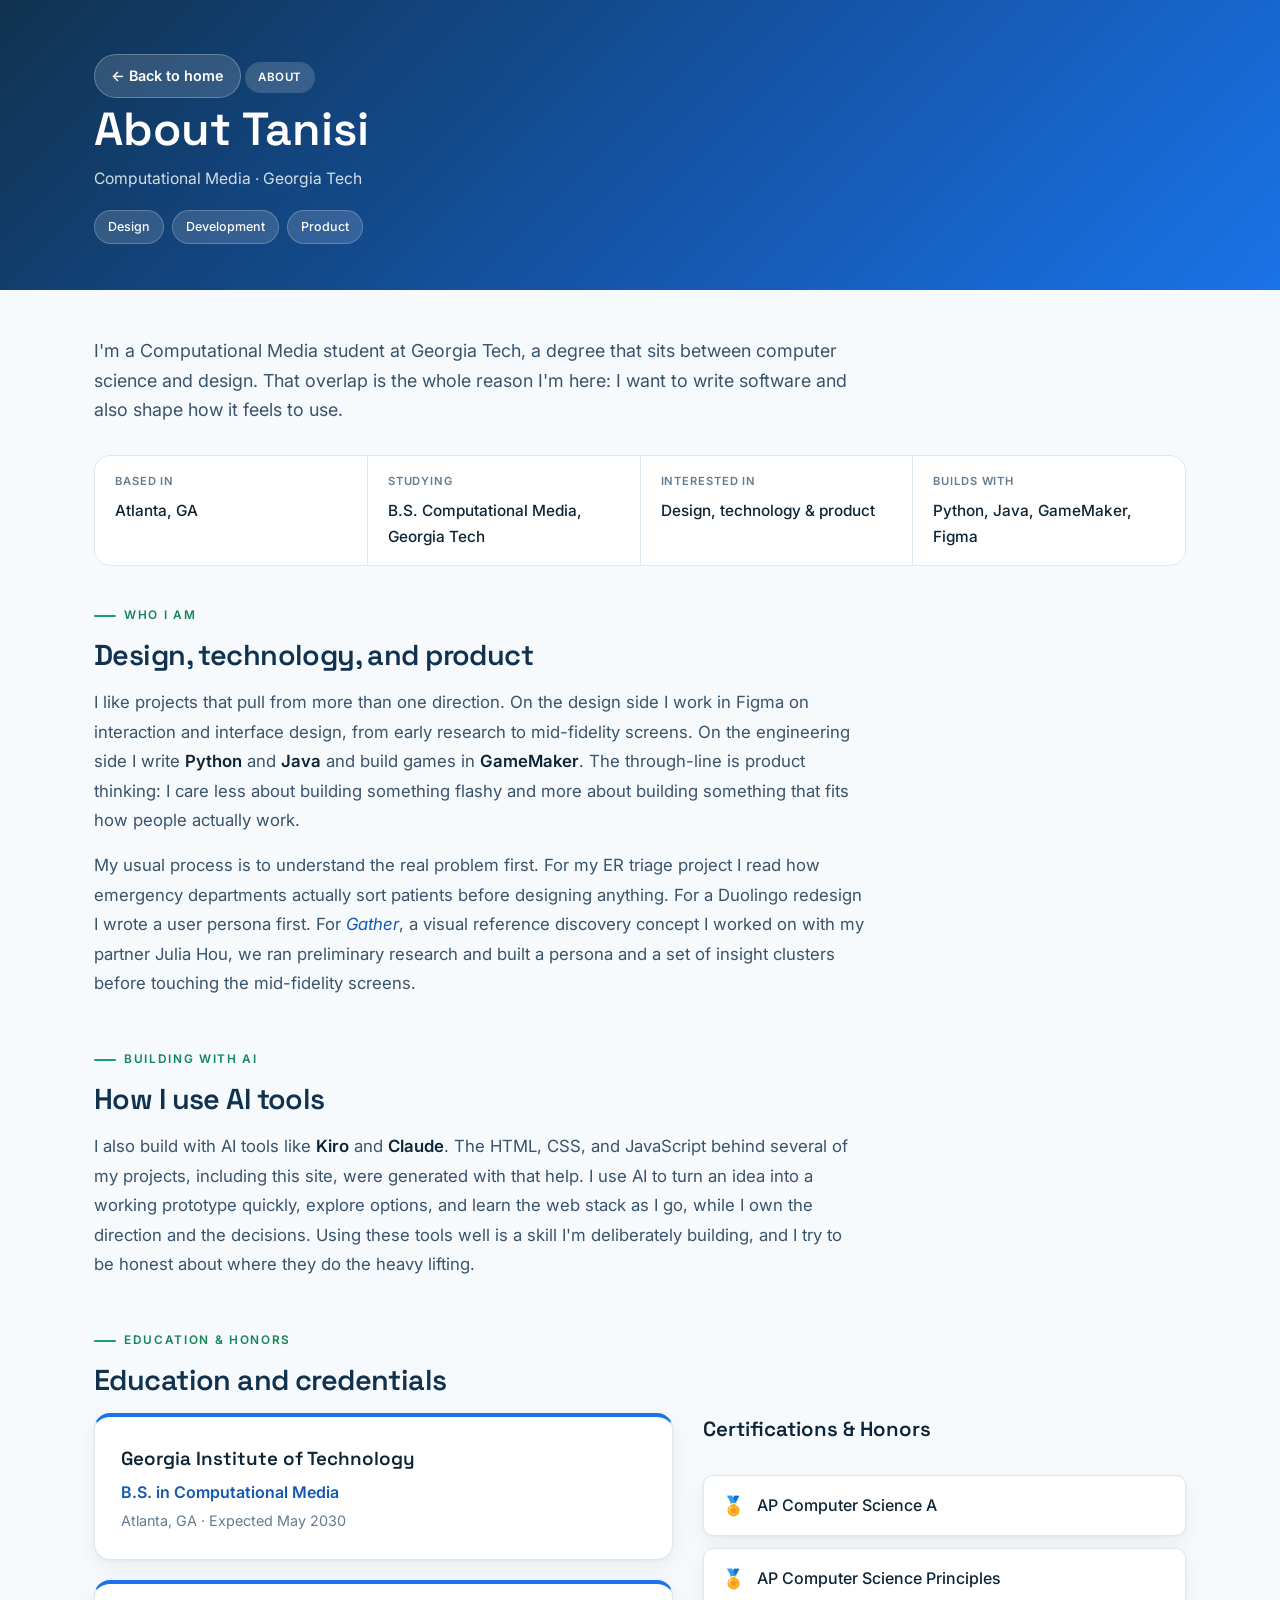
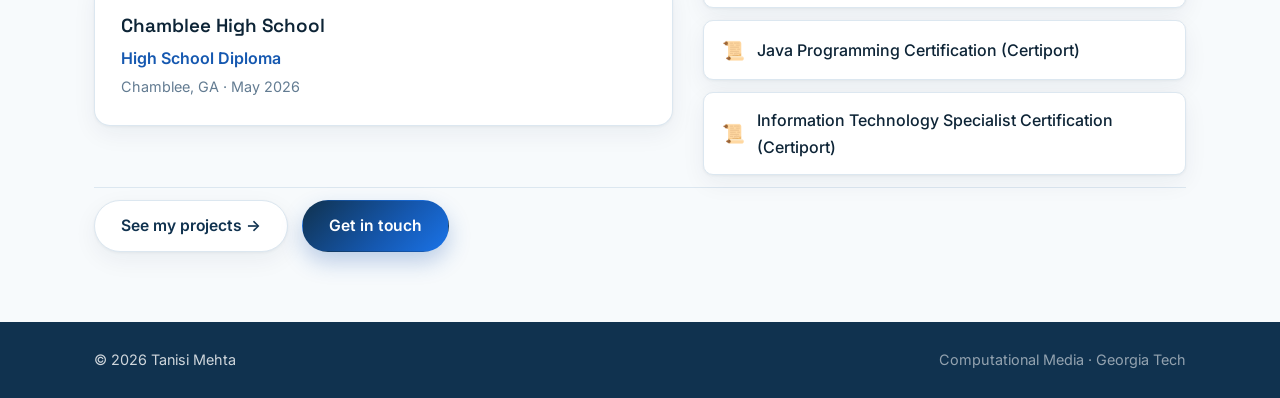
==== about.html @ 399c01db "Credit Julia Hou as Gather partner Gather was a two-person project. Add a Team field (With Julia Hou" ====
<!DOCTYPE html>
<html lang="en">
<head>
  <meta charset="UTF-8" />
  <meta name="viewport" content="width=device-width, initial-scale=1.0" />
  <meta name="description" content="More about Tanisi Mehta, a Computational Media student at Georgia Tech working across design, technology, and product." />
  <meta name="author" content="Tanisi Mehta" />
  <title>About · Tanisi Mehta</title>
  <link rel="preconnect" href="https://fonts.googleapis.com" />
  <link rel="preconnect" href="https://fonts.gstatic.com" crossorigin />
  <link href="https://fonts.googleapis.com/css2?family=Space+Grotesk:wght@400;500;600;700&family=Inter:wght@400;500;600;700&display=swap" rel="stylesheet" />
  <link rel="stylesheet" href="css/styles.css" />
  <link rel="icon" href="data:image/svg+xml,<svg xmlns='http://www.w3.org/2000/svg' viewBox='0 0 100 100'><defs><linearGradient id='g' x1='0' y1='0' x2='1' y2='1'><stop offset='0' stop-color='%231a73e8'/><stop offset='1' stop-color='%231aa06a'/></linearGradient></defs><rect width='100' height='100' rx='26' fill='url(%23g)'/><rect x='30' y='29' width='40' height='9' rx='4.5' fill='white'/><rect x='45.5' y='29' width='9' height='42' rx='4.5' fill='white'/></svg>" />
</head>
<body>
  <a class="skip-link" href="#main">Skip to content</a>

  <header class="detail-hero">
    <div class="wrap">
      <a class="detail-hero__back" href="index.html">← Back to home</a>
      <span class="detail-hero__tag">About</span>
      <h1 class="detail-hero__title">About Tanisi</h1>
      <p class="detail-hero__meta">Computational Media · Georgia Tech</p>
      <div class="detail-hero__stack">
        <span>Design</span><span>Development</span><span>Product</span>
      </div>
    </div>
  </header>

  <main id="main" class="detail">
    <div class="wrap">
      <p class="detail__pitch">
        I'm a Computational Media student at Georgia Tech, a degree that sits between computer science
        and design. That overlap is the whole reason I'm here: I want to write software and also shape
        how it feels to use.
      </p>

      <div class="cs-meta">
        <div class="cs-meta__item"><span class="cs-meta__label">Based in</span><span class="cs-meta__value">Atlanta, GA</span></div>
        <div class="cs-meta__item"><span class="cs-meta__label">Studying</span><span class="cs-meta__value">B.S. Computational Media, Georgia Tech</span></div>
        <div class="cs-meta__item"><span class="cs-meta__label">Interested in</span><span class="cs-meta__value">Design, technology &amp; product</span></div>
        <div class="cs-meta__item"><span class="cs-meta__label">Builds with</span><span class="cs-meta__value">Python, Java, GameMaker, Figma</span></div>
      </div>

      <section class="cs-section">
        <p class="cs-section__kicker">Who I am</p>
        <h2 class="cs-section__title">Design, technology, and product</h2>
        <p class="cs-prose">
          I like projects that pull from more than one direction. On the design side I work in Figma on
          interaction and interface design, from early research to mid-fidelity screens. On the
          engineering side I write <strong>Python</strong> and <strong>Java</strong> and build games in
          <strong>GameMaker</strong>. The through-line is product thinking: I care less about building
          something flashy and more about building something that fits how people actually work.
        </p>
        <p class="cs-prose">
          My usual process is to understand the real problem first. For my ER triage project I read how
          emergency departments actually sort patients before designing anything. For a Duolingo redesign
          I wrote a user persona first. For <em>Gather</em>, a visual reference discovery concept I worked
          on with my partner Julia Hou, we ran preliminary research and built a persona and a set of
          insight clusters before touching the mid-fidelity screens.
        </p>
      </section>

      <section class="cs-section">
        <p class="cs-section__kicker">Building with AI</p>
        <h2 class="cs-section__title">How I use AI tools</h2>
        <p class="cs-prose">
          I also build with AI tools like <strong>Kiro</strong> and <strong>Claude</strong>. The HTML,
          CSS, and JavaScript behind several of my projects, including this site, were generated with
          that help. I use AI to turn an idea into a working prototype quickly, explore options, and
          learn the web stack as I go, while I own the direction and the decisions. Using these tools
          well is a skill I'm deliberately building, and I try to be honest about where they do the
          heavy lifting.
        </p>
      </section>

      <section class="cs-section">
        <p class="cs-section__kicker">Education &amp; honors</p>
        <h2 class="cs-section__title">Education and credentials</h2>
        <div class="edu__grid">
          <div class="edu__col">
            <article class="edu__card">
              <h3>Georgia Institute of Technology</h3>
              <p class="edu__deg">B.S. in Computational Media</p>
              <p class="edu__meta">Atlanta, GA · Expected May 2030</p>
            </article>
            <article class="edu__card">
              <h3>Chamblee High School</h3>
              <p class="edu__deg">High School Diploma</p>
              <p class="edu__meta">Chamblee, GA · May 2026</p>
            </article>
          </div>
          <div class="edu__col">
            <h3 class="edu__subhead">Certifications &amp; Honors</h3>
            <ul class="honors">
              <li><span>🏅</span> AP Computer Science A</li>
              <li><span>🏅</span> AP Computer Science Principles</li>
              <li><span>📜</span> Java Programming Certification (Certiport)</li>
              <li><span>📜</span> Information Technology Specialist Certification (Certiport)</li>
            </ul>
          </div>
        </div>
      </section>

      <div class="detail__nav">
        <a class="btn btn--ghost" href="projects.html">See my projects →</a>
        <a class="btn btn--primary" href="index.html#contact">Get in touch</a>
      </div>
    </div>
  </main>

  <footer class="footer">
    <div class="wrap footer__inner">
      <span>© <span id="year"></span> Tanisi Mehta</span>
      <span class="footer__made">Computational Media · Georgia Tech</span>
    </div>
  </footer>
  <script>document.getElementById('year').textContent = new Date().getFullYear();</script>
</body>
</html>
---- css/styles.css ----
/* ============================================================
   Tanisi Mehta · Portfolio Design System
   Palette: white surfaces, light blue + soft green accents,
   clean blue-slate ink. No purple. Google / Microsoft inspired:
   calm, minimal, professional.
   Fonts: Space Grotesk (display) + Inter (UI).
   Accessible, responsive, motion-respecting.
   ============================================================ */

:root {
  /* Surfaces */
  --bg:          #f7fafc;   /* clean near-white */
  --surface:     #ffffff;
  --tint:        #e8f1fb;   /* light blue tint */
  --tint-green:  #e6f4ee;   /* soft green tint */

  /* Ink (blue-slate, no indigo) */
  --ink:         #0d2436;   /* deep blue-slate */
  --ink-2:       #38536b;   /* slate */
  --ink-3:       #637c92;   /* muted slate */
  --line:        #dce7f0;

  /* Brand */
  --blue:        #1a73e8;   /* primary blue (Google-style) */
  --blue-deep:   #1558b0;
  --sky:         #4a94ec;
  --green:       #1aa06a;   /* soft green accent */
  --green-deep:  #15855a;
  --navy:        #10324f;   /* dark blue header/footer (not navy-indigo) */
  --slate:       #1b3a57;

  --grad:     linear-gradient(120deg, #1a73e8 0%, #2f9ad4 52%, #1aa06a 100%);
  --grad-cta: linear-gradient(135deg, #10324f 0%, #1558b0 60%, #1a73e8 100%);

  --font-ui:   "Inter", system-ui, -apple-system, "Segoe UI", sans-serif;
  --font-disp: "Space Grotesk", "Inter", system-ui, sans-serif;

  --r-sm: 10px; --r-md: 16px; --r-lg: 24px; --r-pill: 999px;
  --shadow-1: 0 1px 3px rgba(15,37,64,.05), 0 8px 24px rgba(15,37,64,.06);
  --shadow-2: 0 18px 46px rgba(15,37,64,.14);
  --maxw: 1140px;
}

* { box-sizing: border-box; margin: 0; padding: 0; }
html { scroll-behavior: smooth; scroll-padding-top: 84px; }
@media (prefers-reduced-motion: reduce) {
  html { scroll-behavior: auto; }
  *, *::before, *::after { animation: none !important; transition: none !important; }
}

body {
  font-family: var(--font-ui);
  color: var(--ink);
  background: var(--bg);
  line-height: 1.65;
  -webkit-font-smoothing: antialiased;
  overflow-x: hidden;
}

img { max-width: 100%; display: block; }
a { color: inherit; text-decoration: none; }

:focus-visible { outline: 3px solid var(--blue); outline-offset: 3px; border-radius: 6px; }

.skip-link {
  position: absolute; left: 14px; top: -60px; z-index: 2000;
  background: var(--navy); color: #fff; padding: 12px 18px;
  border-radius: 0 0 12px 12px; font-weight: 700; transition: top .15s;
}
.skip-link:focus { top: 0; }

.wrap { width: 100%; max-width: var(--maxw); margin: 0 auto; padding: 0 24px; }
.wrap--narrow { max-width: 760px; }

.grad {
  background: var(--grad);
  -webkit-background-clip: text; background-clip: text; color: transparent;
}
.underline { position: relative; white-space: nowrap; }
.underline::after {
  content: ""; position: absolute; left: 0; right: 0; bottom: 4px; height: 10px;
  background: rgba(43,183,131,.30); z-index: -1; border-radius: 4px;
}

/* ---------------- Buttons ---------------- */
.btn {
  display: inline-flex; align-items: center; gap: 8px;
  font-family: var(--font-ui); font-weight: 600; font-size: .98rem;
  padding: 14px 26px; border-radius: var(--r-pill); border: 1.5px solid transparent;
  cursor: pointer; transition: transform .18s ease, box-shadow .18s ease, background .18s, border-color .18s;
  min-height: 52px; line-height: 1;
}
.btn:hover { transform: translateY(-2px); }
.btn--primary { background: var(--grad-cta); color: #fff; box-shadow: 0 10px 22px rgba(31,91,176,.28); }
.btn--ghost { background: var(--surface); color: var(--navy); border-color: var(--line); box-shadow: var(--shadow-1); }
.btn--ghost:hover { border-color: var(--blue); }
.btn--light { background: #fff; color: var(--navy); }
.btn--outline { background: transparent; color: #fff; border-color: rgba(255,255,255,.55); }
.btn--outline:hover { background: rgba(255,255,255,.12); }

/* ---------------- Nav ---------------- */
.nav {
  position: sticky; top: 0; z-index: 100;
  background: rgba(246,249,252,.85); backdrop-filter: blur(12px);
  border-bottom: 1px solid transparent; transition: border-color .2s, box-shadow .2s, background .2s;
}
.nav.is-scrolled { border-color: var(--line); box-shadow: 0 4px 18px rgba(15,37,64,.06); }
.nav__inner { max-width: var(--maxw); margin: 0 auto; padding: 14px 24px; display: flex; align-items: center; gap: 16px; }
.nav__brand { display: flex; align-items: center; gap: 10px; font-weight: 700; font-size: 1.15rem; }
.nav__mark {
  width: 36px; height: 36px; border-radius: 10px; background: var(--grad);
  color: #fff; display: grid; place-items: center; font-family: var(--font-disp);
  font-weight: 700; font-size: 19px; box-shadow: var(--shadow-1);
}
.nav__dot { color: var(--green); }
.nav__links { margin-left: auto; display: flex; align-items: center; gap: 4px; }
.nav__link {
  font-weight: 500; font-size: .95rem; color: var(--ink-2);
  padding: 9px 15px; border-radius: var(--r-pill); transition: color .15s, background .15s;
}
.nav__link:hover, .nav__link.is-active { color: var(--blue-deep); background: var(--tint); }
.nav__link--cta { background: var(--navy); color: #fff !important; }
.nav__link--cta:hover { background: var(--blue-deep); }

.nav__toggle { display: none; margin-left: auto; width: 46px; height: 46px; background: none; border: 0; cursor: pointer; flex-direction: column; gap: 5px; align-items: center; justify-content: center; }
.nav__toggle span { width: 24px; height: 2.5px; background: var(--navy); border-radius: 2px; transition: transform .25s, opacity .25s; }
.nav__toggle[aria-expanded="true"] span:nth-child(1) { transform: translateY(7.5px) rotate(45deg); }
.nav__toggle[aria-expanded="true"] span:nth-child(2) { opacity: 0; }
.nav__toggle[aria-expanded="true"] span:nth-child(3) { transform: translateY(-7.5px) rotate(-45deg); }

/* ---------------- Hero ---------------- */
.hero { position: relative; overflow: hidden; padding: 80px 0 96px; }
.hero__bg { position: absolute; inset: 0; z-index: 0; pointer-events: none; }
.blob { position: absolute; border-radius: 50%; filter: blur(64px); opacity: .55; }
.blob--1 { width: 440px; height: 440px; background: #bcdcff; top: -130px; right: -90px; animation: float 15s ease-in-out infinite; }
.blob--2 { width: 380px; height: 380px; background: #bdecd8; bottom: -150px; left: -100px; animation: float 19s ease-in-out infinite reverse; }
.blob--3 { width: 260px; height: 260px; background: #d4e8ff; top: 42%; left: 46%; opacity: .4; animation: float 21s ease-in-out infinite; }
@keyframes float { 0%,100% { transform: translate(0,0) scale(1); } 50% { transform: translate(20px,-24px) scale(1.06); } }

.hero__inner {
  position: relative; z-index: 1; max-width: var(--maxw); margin: 0 auto; padding: 0 24px;
  display: grid; grid-template-columns: 1.15fr .85fr; gap: 48px; align-items: center;
}
.hero__eyebrow { font-weight: 600; letter-spacing: .12em; text-transform: uppercase; font-size: .8rem; color: var(--blue-deep); margin-bottom: 18px; }
.hero__title { font-family: var(--font-disp); font-weight: 600; font-size: clamp(2.2rem, 5.2vw, 3.7rem); line-height: 1.1; letter-spacing: -.02em; margin-bottom: 22px; }
.hero__lede { font-size: 1.1rem; color: var(--ink-2); max-width: 560px; margin-bottom: 30px; }
.hero__lede strong { color: var(--ink); font-weight: 600; }
.hero__cta { display: flex; flex-wrap: wrap; gap: 14px; margin-bottom: 42px; }
.hero__stats { list-style: none; display: flex; gap: 34px; flex-wrap: wrap; }
.hero__stats li { display: flex; flex-direction: column; }
.hero__stat-num { font-family: var(--font-disp); font-weight: 700; font-size: 1.85rem; color: var(--navy); line-height: 1; }
.hero__stat-lbl { font-size: .82rem; color: var(--ink-3); margin-top: 6px; }

.hero__portrait { position: relative; justify-self: center; }
.portrait {
  position: relative; width: min(340px, 74vw); aspect-ratio: 4/5; border-radius: var(--r-lg);
  background: var(--grad); box-shadow: var(--shadow-2); overflow: hidden;
  display: grid; place-items: center; border: 6px solid #fff;
}
.portrait img { width: 100%; height: 100%; object-fit: cover; }
.portrait__mono { display: none; font-family: var(--font-disp); font-weight: 700; font-size: 5rem; color: rgba(255,255,255,.92); }
.portrait--empty .portrait__mono { display: block; }
.portrait__badge {
  position: absolute; bottom: 18px; right: -14px; background: #fff; color: var(--navy);
  font-weight: 600; font-size: .85rem; padding: 10px 18px; border-radius: var(--r-pill);
  box-shadow: var(--shadow-2);
}
.portrait__badge .dot { color: var(--green); }
.hero__portrait .portrait__badge { z-index: 2; }

.hero__scroll { position: absolute; left: 50%; bottom: 18px; transform: translateX(-50%); z-index: 2; width: 26px; height: 44px; border: 2px solid var(--ink-3); border-radius: 14px; display: grid; place-items: start center; padding-top: 8px; }
.hero__scroll span { width: 4px; height: 8px; background: var(--ink-3); border-radius: 4px; animation: scrolldot 1.6s infinite; }
@keyframes scrolldot { 0% { opacity: 0; transform: translateY(0); } 40% { opacity: 1; } 80% { opacity: 0; transform: translateY(10px); } }

/* ---------------- Sections ---------------- */
.section { padding: 92px 0; }
.section--tint { background: var(--tint); }
.section__kicker { font-weight: 600; letter-spacing: .14em; text-transform: uppercase; font-size: .78rem; color: var(--green-deep); margin-bottom: 14px; }
.section__kicker--light { color: #8fe3c2; }
.section__title { font-family: var(--font-disp); font-weight: 600; font-size: clamp(1.9rem, 4vw, 2.9rem); line-height: 1.14; letter-spacing: -.02em; margin-bottom: 20px; max-width: 20ch; }
.section__title--light { color: #fff; }
.section__intro { font-size: 1.06rem; color: var(--ink-2); max-width: 62ch; margin-bottom: 42px; }

/* ---------------- About ---------------- */
.about__grid { display: grid; grid-template-columns: 1.5fr 1fr; gap: 40px; align-items: start; margin-top: 12px; }
.about__lead p { color: var(--ink-2); font-size: 1.05rem; margin-bottom: 18px; }
.about__lead strong { color: var(--ink); font-weight: 600; }
.about__facts { list-style: none; background: var(--surface); border: 1px solid var(--line); border-radius: var(--r-md); padding: 10px; box-shadow: var(--shadow-1); }
.about__facts li { display: flex; gap: 14px; align-items: center; padding: 16px; border-radius: var(--r-sm); }
.about__facts li + li { border-top: 1px solid var(--line); }
.about__facts span { font-size: 1.35rem; }
.about__facts div { display: flex; flex-direction: column; font-size: .98rem; }
.about__facts strong { font-size: .76rem; text-transform: uppercase; letter-spacing: .06em; color: var(--ink-3); font-weight: 600; }

/* ---------------- Skills ---------------- */
.skills__grid { display: grid; grid-template-columns: repeat(4, 1fr); gap: 22px; margin-top: 12px; }
.skillcard { background: var(--surface); border: 1px solid var(--line); border-radius: var(--r-md); padding: 26px 22px; box-shadow: var(--shadow-1); transition: transform .2s, box-shadow .2s, border-color .2s; }
.skillcard:hover { transform: translateY(-4px); box-shadow: var(--shadow-2); border-color: var(--sky); }
.skillcard h3 { font-family: var(--font-disp); font-weight: 600; font-size: 1.1rem; display: flex; align-items: center; gap: 10px; margin-bottom: 16px; }
.skillcard__ico { font-size: 1.25rem; }
.chips { list-style: none; display: flex; flex-wrap: wrap; gap: 8px; }
.chips li { background: var(--tint); color: var(--blue-deep); font-weight: 500; font-size: .84rem; padding: 7px 13px; border-radius: var(--r-pill); }
.skillcard:nth-child(2) .chips li { background: var(--tint-green); color: var(--green-deep); }
.skillcard:nth-child(4) .chips li { background: var(--tint-green); color: var(--green-deep); }

/* ---------------- Projects ---------------- */
.project--featured {
  background: var(--surface); border: 1px solid var(--line); border-radius: var(--r-lg);
  padding: 40px; box-shadow: var(--shadow-2); margin-bottom: 34px; position: relative; overflow: hidden;
}
.project--featured::before { content: ""; position: absolute; top: 0; left: 0; right: 0; height: 6px; background: var(--grad); }
.project__head { display: flex; justify-content: space-between; gap: 20px; flex-wrap: wrap; align-items: flex-start; margin-bottom: 18px; }
.project__tag { display: inline-block; font-weight: 600; font-size: .74rem; letter-spacing: .06em; text-transform: uppercase; color: var(--blue-deep); background: var(--tint); padding: 6px 12px; border-radius: var(--r-pill); margin-bottom: 12px; }
.project__tag--star { color: var(--green-deep); background: var(--tint-green); }
.project__title { font-family: var(--font-disp); font-weight: 600; font-size: 1.55rem; line-height: 1.2; letter-spacing: -.01em; }
.project__meta { color: var(--ink-3); font-size: .9rem; margin-top: 4px; }
.project__stack { display: flex; flex-wrap: wrap; gap: 8px; }
.project__stack span { font-size: .78rem; font-weight: 600; color: var(--ink-2); background: var(--bg); border: 1px solid var(--line); padding: 6px 12px; border-radius: var(--r-pill); }
.project__stack--sm span { font-size: .72rem; padding: 5px 10px; }
.project__pitch { font-size: 1.06rem; color: var(--ink-2); margin: 8px 0 26px; }
.project__pitch em { color: var(--blue-deep); font-style: italic; font-weight: 500; }

.star { display: grid; grid-template-columns: 1fr 1fr; gap: 18px; }
.star__item { background: var(--bg); border: 1px solid var(--line); border-left: 4px solid var(--blue); border-radius: var(--r-sm); padding: 20px 22px; }
.star__item:nth-child(2) { border-left-color: var(--sky); }
.star__item:nth-child(3) { border-left-color: var(--green); }
.star__item:nth-child(4) { border-left-color: var(--green-deep); }
.star__label { display: inline-block; font-weight: 700; font-size: .74rem; letter-spacing: .08em; text-transform: uppercase; color: var(--blue-deep); margin-bottom: 8px; }
.star__item p, .star p { color: var(--ink-2); font-size: .98rem; }

.project__highlights { list-style: none; display: grid; grid-template-columns: repeat(2, 1fr); gap: 10px 24px; margin-top: 26px; padding-top: 24px; border-top: 1px solid var(--line); }
.project__highlights li { font-weight: 500; font-size: .95rem; color: var(--ink); }

.project__grid { display: grid; grid-template-columns: repeat(3, 1fr); gap: 24px; }
.project--card { background: var(--surface); border: 1px solid var(--line); border-radius: var(--r-md); padding: 28px 26px; box-shadow: var(--shadow-1); transition: transform .2s, box-shadow .2s; display: flex; flex-direction: column; }
.project--card:hover { transform: translateY(-5px); box-shadow: var(--shadow-2); }
.project--card .project__title { font-size: 1.26rem; margin-top: 4px; }
.star--compact { display: block; margin: 16px 0; }
.star--compact p { margin-bottom: 12px; font-size: .92rem; }
.star--compact .star__label { background: var(--tint); border-radius: 5px; padding: 2px 8px; margin-right: 6px; font-size: .68rem; }
.project--card .project__stack { margin-top: auto; padding-top: 12px; }

/* ---------------- Project media (images / video) ---------------- */
.project__media { margin: 22px 0 0; border-radius: var(--r-md); overflow: hidden; border: 1px solid var(--line); box-shadow: var(--shadow-1); background: var(--surface); }
.project__media img,
.project__media video { display: block; width: 100%; height: auto; }
.project__media--sm { margin-top: 16px; }
.timeline__media { max-width: 420px; margin-top: 14px; }

/* ---------------- Project tiles (grid of cards linking to detail pages) ---------------- */
.tiles {
  display: grid; grid-template-columns: repeat(auto-fill, minmax(300px, 1fr));
  gap: 26px; margin-top: 12px;
}
.tile {
  display: flex; flex-direction: column; background: var(--surface);
  border: 1px solid var(--line); border-radius: var(--r-md); overflow: hidden;
  box-shadow: var(--shadow-1); transition: transform .2s ease, box-shadow .2s ease, border-color .2s ease;
}
.tile:hover { transform: translateY(-6px); box-shadow: var(--shadow-2); border-color: var(--sky); }
.tile__media { position: relative; aspect-ratio: 16 / 10; background: var(--tint); overflow: hidden; }
.tile__media img, .tile__media video { width: 100%; height: 100%; object-fit: cover; display: block; }
.tile__tag {
  position: absolute; top: 12px; left: 12px; z-index: 2;
  background: rgba(15,37,64,.84); color: #fff; font-size: .68rem; font-weight: 600;
  letter-spacing: .04em; text-transform: uppercase; padding: 5px 11px; border-radius: var(--r-pill);
}
.tile__tag--star { background: var(--grad); }
.tile__body { display: flex; flex-direction: column; flex: 1; padding: 22px 22px 24px; }
.tile__title { font-family: var(--font-disp); font-size: 1.22rem; font-weight: 600; line-height: 1.25; color: var(--navy); }
.tile__meta { color: var(--ink-3); font-size: .86rem; margin-top: 6px; }
.tile__desc { color: var(--ink-2); font-size: .94rem; margin-top: 12px; }
.tile__cta { margin-top: auto; padding-top: 18px; }
.tile__btn {
  display: inline-flex; align-items: center; gap: 8px; font-weight: 600; font-size: .92rem;
  padding: 11px 20px; border-radius: var(--r-pill); background: var(--grad-cta); color: #fff;
  box-shadow: 0 8px 18px rgba(31,91,176,.26); transition: transform .18s ease;
}
.tile__btn:hover { transform: translateY(-2px); }

/* ---------------- Project detail pages ---------------- */
.detail-hero {
  background: var(--grad-cta); color: #fff; padding: 40px 0 46px;
}
.detail-hero__back {
  display: inline-flex; align-items: center; gap: 7px; font-weight: 600; font-size: .9rem;
  color: #fff; background: rgba(255,255,255,.14); padding: 9px 16px; border-radius: var(--r-pill);
  border: 1px solid rgba(255,255,255,.25); transition: background .15s;
}
.detail-hero__back:hover { background: rgba(255,255,255,.24); }
.detail-hero__tag {
  display: inline-block; margin: 22px 0 10px; font-size: .72rem; font-weight: 600;
  letter-spacing: .05em; text-transform: uppercase; padding: 6px 13px; border-radius: var(--r-pill);
  background: rgba(255,255,255,.16);
}
.detail-hero__title { font-family: var(--font-disp); font-size: clamp(1.9rem, 4.5vw, 2.9rem); font-weight: 600; line-height: 1.14; }
.detail-hero__titlesuffix {
  font-family: var(--font-ui); font-weight: 500; font-size: .5em;
  color: rgba(255,255,255,.78); white-space: nowrap; margin-left: .3em;
}
@media (max-width: 560px) { .detail-hero__titlesuffix { display: block; margin-left: 0; margin-top: 4px; } }
.detail-hero__meta { margin-top: 10px; color: rgba(255,255,255,.82); font-size: .98rem; }
.detail-hero__stack { display: flex; flex-wrap: wrap; gap: 8px; margin-top: 18px; }
.detail-hero__stack span {
  font-size: .78rem; font-weight: 500; padding: 6px 13px; border-radius: var(--r-pill);
  background: rgba(255,255,255,.14); border: 1px solid rgba(255,255,255,.22);
}
.detail { padding: 46px 0 70px; }
.detail__pitch { font-size: 1.12rem; color: var(--ink-2); max-width: 780px; margin-bottom: 30px; }
.detail__pitch em { color: var(--blue-deep); font-style: italic; }
.detail__pitch strong { color: var(--ink); font-weight: 600; }
.detail__media { margin: 0 0 36px; border-radius: var(--r-md); overflow: hidden; border: 1px solid var(--line); box-shadow: var(--shadow-1); background: var(--surface); }
.detail__media img, .detail__media video { width: 100%; height: auto; display: block; }

/* ---- Case-study alternating sections (image + description) ---- */
.case {
  display: grid; grid-template-columns: 1fr; gap: 22px;
  align-items: center; margin: 0 0 44px;
}
@media (min-width: 820px) {
  .case { grid-template-columns: 1fr 1fr; gap: 36px; }
  /* Flipped: description on the LEFT, image on the RIGHT */
  .case--flip .case__media { order: 2; }
  .case--flip .case__text { order: 1; }
}
.case__media {
  border-radius: var(--r-md); overflow: hidden; border: 1px solid var(--line);
  box-shadow: var(--shadow-1); background: var(--surface);
}
.case__media img, .case__media video { width: 100%; height: auto; display: block; }
/* Grouped images (e.g. music toggle on/off) share one media column */
.case__media--group { border: 0; box-shadow: none; background: none; display: grid; gap: 16px; }
.case__media--group .case__frame {
  display: block; border-radius: var(--r-md); overflow: hidden; border: 1px solid var(--line);
  box-shadow: var(--shadow-1); background: var(--surface);
}
.case__media--group .case__frame img { width: 100%; height: auto; display: block; }
.case__text { align-self: center; }
/* Text-only case section (no paired image) spans the full content width */
.case--text { grid-template-columns: 1fr; }
@media (min-width: 820px) { .case--text { grid-template-columns: 1fr; } }
.case--text .case__caption { max-width: 820px; }
.case__caption {
  font-size: 1rem; line-height: 1.7; color: var(--ink-2); margin: 0;
}
.case__caption strong { color: var(--blue-deep); font-weight: 600; }

/* Compact caption integrated directly beneath a hero image (pulled up tight) */
.detail__media-note {
  margin: -22px 0 40px; max-width: 820px;
  font-size: 1rem; line-height: 1.7; color: var(--ink-2);
}
.detail__media-note strong { color: var(--blue-deep); font-weight: 600; }

/* Feature section: enlarged media (~68% content width) with description below */
.case--feature { grid-template-columns: 1fr; }
@media (min-width: 820px) {
  .case--feature { grid-template-columns: 1fr; gap: 22px; }
  .case--feature .case__media { width: 68%; margin: 0 auto; }
  .case--feature .case__text { max-width: 820px; margin: 0 auto; }
}

/* Unraveling only: make the grouped supporting (music toggle) images slightly smaller */
.detail--unraveling .case__media--group { max-width: 440px; }
@media (min-width: 820px) {
  .detail--unraveling .case__media--group { max-width: 100%; }
  .detail--unraveling .case__media--group .case__frame { max-width: 420px; margin: 0 auto; }
}

.detail__star { display: grid; gap: 18px; margin-bottom: 34px; }
@media (min-width: 720px) { .detail__star { grid-template-columns: 1fr 1fr; } }
.detail__star .star__item {
  background: var(--surface); border: 1px solid var(--line); border-radius: var(--r-md);
  padding: 22px 24px; box-shadow: var(--shadow-1);
}
.detail__star .star__item p { color: var(--ink-2); }
.detail__star .star__item strong { color: var(--ink); font-weight: 600; }
.detail__star .star__label {
  display: inline-block; font-weight: 700; font-size: .74rem; letter-spacing: .04em;
  text-transform: uppercase; color: var(--blue-deep); background: var(--tint);
  padding: 4px 11px; border-radius: var(--r-pill); margin-bottom: 10px;
}
.detail__highlights { list-style: none; display: grid; gap: 10px; margin: 8px 0 34px; }
.detail__highlights li {
  background: var(--surface); border: 1px solid var(--line); border-radius: var(--r-sm);
  padding: 13px 18px; box-shadow: var(--shadow-1); font-size: .95rem;
}
.detail__actions { margin: 0 0 30px; }
.detail__nav { display: flex; flex-wrap: wrap; gap: 14px; padding-top: 12px; border-top: 1px solid var(--line); }


/* ---------------- Timeline ---------------- */
.timeline { list-style: none; position: relative; margin-top: 20px; padding-left: 28px; }
.timeline::before { content: ""; position: absolute; left: 6px; top: 8px; bottom: 8px; width: 2px; background: linear-gradient(var(--blue), var(--green)); }
.timeline__item { position: relative; padding: 0 0 34px 24px; }
.timeline__item:last-child { padding-bottom: 0; }
.timeline__dot { position: absolute; left: -28px; top: 6px; width: 14px; height: 14px; border-radius: 50%; background: var(--blue); border: 3px solid var(--bg); box-shadow: 0 0 0 3px rgba(47,125,225,.22); }
.timeline__body { background: var(--surface); border: 1px solid var(--line); border-radius: var(--r-md); padding: 22px 26px; box-shadow: var(--shadow-1); }
.timeline__row { display: flex; justify-content: space-between; gap: 12px; flex-wrap: wrap; align-items: baseline; }
.timeline__row h3 { font-family: var(--font-disp); font-weight: 600; font-size: 1.18rem; }
.timeline__when { font-size: .84rem; font-weight: 600; color: var(--green-deep); }
.timeline__org { color: var(--blue-deep); font-weight: 600; font-size: .92rem; margin-bottom: 12px; }
.timeline__body ul { padding-left: 20px; color: var(--ink-2); }
.timeline__body li { margin-bottom: 6px; font-size: .97rem; }

/* ---------------- Education ---------------- */
.edu__grid { display: grid; grid-template-columns: 1.2fr 1fr; gap: 30px; margin-top: 12px; }
.edu__col { display: flex; flex-direction: column; gap: 20px; }
.edu__card { background: var(--surface); border: 1px solid var(--line); border-radius: var(--r-md); padding: 26px; box-shadow: var(--shadow-1); border-top: 4px solid var(--blue); }
.edu__card h3 { font-family: var(--font-disp); font-weight: 600; font-size: 1.18rem; }
.edu__deg { color: var(--blue-deep); font-weight: 600; margin-top: 4px; }
.edu__meta { color: var(--ink-3); font-size: .9rem; margin-top: 4px; }
.edu__subhead { font-family: var(--font-disp); font-weight: 600; font-size: 1.28rem; margin-bottom: 8px; }
.honors { list-style: none; }
.honors li { display: flex; align-items: center; gap: 12px; background: var(--surface); border: 1px solid var(--line); border-radius: var(--r-sm); padding: 14px 18px; margin-bottom: 12px; font-weight: 500; box-shadow: var(--shadow-1); }
.honors span { font-size: 1.15rem; }

/* ---------------- Contact ---------------- */
.section--cta { background: var(--grad-cta); text-align: center; }
.contact__lede { color: rgba(255,255,255,.85); font-size: 1.1rem; max-width: 54ch; margin: 0 auto 32px; }
.contact__actions { display: flex; flex-wrap: wrap; gap: 14px; justify-content: center; }

/* ---------------- Footer ---------------- */
.footer { background: var(--navy); color: rgba(255,255,255,.8); padding: 26px 0; }
.footer__inner { display: flex; justify-content: space-between; gap: 12px; flex-wrap: wrap; font-size: .9rem; }
.footer__made { color: rgba(255,255,255,.55); }

/* ---------------- Reveal animation ---------------- */
.reveal { opacity: 0; transform: translateY(24px); transition: opacity .6s ease, transform .6s ease; }
.reveal.is-visible { opacity: 1; transform: none; }

/* ---------------- Responsive ---------------- */
@media (max-width: 940px) {
  .hero__inner { grid-template-columns: 1fr; gap: 40px; }
  .hero__portrait { order: -1; }
  .about__grid, .edu__grid { grid-template-columns: 1fr; }
  .skills__grid { grid-template-columns: repeat(2, 1fr); }
  .project__grid { grid-template-columns: 1fr; }
  .star { grid-template-columns: 1fr; }
  .project__highlights { grid-template-columns: 1fr; }
}

@media (max-width: 720px) {
  .nav__toggle { display: flex; }
  .nav__links {
    position: fixed; inset: 66px 0 auto 0; flex-direction: column; align-items: stretch;
    background: var(--surface); border-bottom: 1px solid var(--line); padding: 12px 20px 20px;
    gap: 6px; box-shadow: var(--shadow-2); transform: translateY(-140%); transition: transform .3s ease;
  }
  .nav__links.is-open { transform: translateY(0); }
  .nav__link { padding: 14px 16px; font-size: 1rem; }
  .nav__link--cta { text-align: center; }
  .section { padding: 64px 0; }
  .project--featured { padding: 28px 22px; }
  .hero { padding: 48px 0 70px; }
  .hero__stats { gap: 24px; }
}

@media (max-width: 460px) {
  .skills__grid { grid-template-columns: 1fr; }
  .btn { width: 100%; justify-content: center; }
  .hero__cta { flex-direction: column; }
}

/* ============================================================
   Refinements: typing animation, typography, hover polish
   (appended; keeps the base system above untouched)
   ============================================================ */

/* ---- Sleeker display typography & hierarchy ---- */
.hero__title { font-weight: 700; letter-spacing: -.03em; line-height: 1.06; margin-bottom: 12px; }
.section__title { letter-spacing: -.025em; }
.section__kicker { position: relative; padding-left: 30px; }
.section__kicker::before {
  content: ""; position: absolute; left: 0; top: 50%; transform: translateY(-50%);
  width: 22px; height: 2px; background: var(--green); border-radius: 2px;
}
.hero__lede { line-height: 1.7; }

/* ---- Hero typing animation ---- */
/* The typed phrase lives on the supporting line (.hero__typeline) and
   reads at the same size as the surrounding lede. A small min-height
   (one line + a little) keeps the layout from jumping without leaving a
   large gap before the paragraph below. */
.hero__typeline {
  font-size: 1.1rem; color: var(--ink-2); font-weight: 400; line-height: 1.7;
  margin-bottom: 10px; min-height: 1.7em;
}
.type { display: inline; color: var(--blue-deep); }
.type__text {
  background: var(--grad);
  -webkit-background-clip: text; background-clip: text; color: transparent;
  font-weight: 600;
}
.type__caret {
  display: inline-block; width: 2px; height: 1.05em; margin-left: 2px;
  transform: translateY(2px); background: var(--green);
  border-radius: 2px; animation: caret-blink 1s step-end infinite;
}
@keyframes caret-blink { 0%, 100% { opacity: 1; } 50% { opacity: 0; } }
@media (prefers-reduced-motion: reduce) {
  .type__caret { animation: none; opacity: 1; }
}

/* ---- Skill card note + hover accent ---- */
.skillcard { position: relative; overflow: hidden; }
.skillcard::after {
  content: ""; position: absolute; left: 0; right: 0; top: 0; height: 3px;
  background: var(--grad); transform: scaleX(0); transform-origin: left;
  transition: transform .3s ease;
}
.skillcard:hover::after { transform: scaleX(1); }
.skillcard__note {
  margin-top: 14px; font-size: .82rem; line-height: 1.5; color: var(--ink-3);
}
.chips li { transition: transform .15s ease, box-shadow .15s ease; }
.skillcard:hover .chips li { box-shadow: 0 2px 8px rgba(15,37,64,.07); }

/* ---- Subtle, tasteful hover effects ---- */
.nav__link { position: relative; }
.nav__link:not(.nav__link--cta)::after {
  content: ""; position: absolute; left: 15px; right: 15px; bottom: 5px; height: 2px;
  background: var(--green); border-radius: 2px; transform: scaleX(0); transform-origin: center;
  transition: transform .22s ease;
}
.nav__link:not(.nav__link--cta):hover::after,
.nav__link.is-active:not(.nav__link--cta)::after { transform: scaleX(1); }

.tile__media img, .tile__media video { transition: transform .4s ease; }
.tile:hover .tile__media img, .tile:hover .tile__media video { transform: scale(1.04); }
.tile__title { transition: color .2s ease; }
.tile:hover .tile__title { color: var(--blue-deep); }

.about__facts li { transition: background .2s ease; }
.about__facts li:hover { background: var(--tint); }

.edu__card { transition: transform .2s ease, box-shadow .2s ease; }
.edu__card:hover { transform: translateY(-3px); box-shadow: var(--shadow-2); }
.honors li { transition: transform .15s ease, border-color .2s ease; }
.honors li:hover { transform: translateX(3px); border-color: var(--sky); }

.btn--primary { transition: transform .18s ease, box-shadow .18s ease; }
.btn--primary:hover { box-shadow: 0 14px 30px rgba(31,91,176,.34); }

/* ============================================================
   Interactive refinements: cursor glow, section reveals,
   subtle 3D tilt on project previews.
   All effects are decorative and are disabled under
   prefers-reduced-motion by the global rule near the top.
   ============================================================ */

/* ---- Cursor-following glow (subtle, understated) ---- */
.cursor-glow {
  position: fixed;
  top: 0; left: 0;
  width: 460px; height: 460px;
  margin: -230px 0 0 -230px;           /* center on the pointer */
  border-radius: 50%;
  pointer-events: none;
  z-index: 0;                          /* sits behind content, above page bg */
  opacity: 0;
  background: radial-gradient(
    circle at center,
    rgba(26,115,232,.16) 0%,           /* light blue core */
    rgba(26,160,106,.10) 42%,          /* soft green mid */
    rgba(255,255,255,0) 72%            /* fades to nothing */
  );
  filter: blur(14px);
  transform: translate3d(var(--glow-x, 50vw), var(--glow-y, 30vh), 0);
  transition: opacity .5s ease;
  will-change: transform;
}
.cursor-glow.is-active { opacity: 1; }
/* Only enabled on fine pointers (mouse/trackpad); never shown on touch. */
@media (hover: none), (pointer: coarse) {
  .cursor-glow { display: none; }
}
@media (prefers-reduced-motion: reduce) {
  .cursor-glow { display: none; }
}
/* Keep hero content above the glow. */
.hero__inner { position: relative; z-index: 1; }

/* ---- Gentle section entrance transitions ---- */
/* Wrap-level reveal for major sections: a soft fade + lift with easing
   slightly gentler than the element-level .reveal. Staggers children. */
.section-reveal > .wrap { opacity: 0; transform: translateY(32px); }
.section-reveal.is-inview > .wrap {
  opacity: 1; transform: none;
  transition: opacity .8s cubic-bezier(.22,.61,.36,1),
              transform .8s cubic-bezier(.22,.61,.36,1);
}
@media (prefers-reduced-motion: reduce) {
  .section-reveal > .wrap,
  .section-reveal.is-inview > .wrap { opacity: 1; transform: none; }
}

/* ---- Subtle 3D tilt on project previews (genuine fit: image/video tiles) ---- */
@media (hover: hover) and (pointer: fine) {
  .tile {
    transform-style: preserve-3d;
    transition: transform .25s ease, box-shadow .25s ease, border-color .2s ease;
  }
  .tile.tilt {
    transform:
      perspective(900px)
      rotateX(var(--ry, 0deg))
      rotateY(var(--rx, 0deg))
      translateY(-6px);
    box-shadow: var(--shadow-2);
  }
  .tile.tilt .tile__media { transform: translateZ(18px) scale(1.01); }
  .tile__media { transition: transform .25s ease; transform: translateZ(0); }
}

/* ============================================================
   Design gallery carousel (Bits of Good project page)
   One project shown at a time: large screenshot, title, description.
   Scroll-snap track gives native touch/swipe on mobile; JS wires the
   arrows and dot indicators. Matches the site card system.
   ============================================================ */
.carousel { position: relative; margin: 8px 0 44px; }
.carousel__viewport {
  overflow: hidden;
  border-radius: var(--r-md);
}
.carousel__track {
  list-style: none; margin: 0; padding: 0;
  display: flex;
  scroll-snap-type: x mandatory;
  overflow-x: auto;
  scroll-behavior: smooth;
  -webkit-overflow-scrolling: touch;
  scrollbar-width: none;            /* Firefox: hide scrollbar */
}
.carousel__track::-webkit-scrollbar { display: none; } /* WebKit: hide scrollbar */
.slide {
  flex: 0 0 100%; width: 100%;
  scroll-snap-align: center; scroll-snap-stop: always;
}
.slide__inner {
  margin: 0; display: flex; flex-direction: column;
  background: var(--surface); border: 1px solid var(--line);
  border-radius: var(--r-md); overflow: hidden; box-shadow: var(--shadow-1);
  height: 100%;
}
/* Neutral media box shows each full screenshot without cropping, so
   wide desktop shots and tall mobile shots both read clearly. */
.slide__media {
  display: flex; align-items: center; justify-content: center;
  aspect-ratio: 16 / 9; background: var(--tint); padding: 18px; overflow: hidden;
}
.slide__media img {
  max-width: 100%; max-height: 100%; width: auto; height: auto;
  object-fit: contain; border-radius: 10px; display: block;
}
.slide__body { padding: 22px 26px 26px; }
.slide__title {
  font-family: var(--font-disp); font-size: 1.3rem; font-weight: 600;
  line-height: 1.25; color: var(--navy);
}
.slide__desc { color: var(--ink-2); font-size: 1rem; line-height: 1.65; margin-top: 10px; max-width: 70ch; }

/* Arrows */
.carousel__arrow {
  position: absolute; top: calc(50% - 60px); transform: translateY(-50%);
  z-index: 3; width: 46px; height: 46px; border-radius: 50%;
  background: var(--surface); border: 1px solid var(--line); color: var(--navy);
  box-shadow: var(--shadow-2); cursor: pointer;
  display: grid; place-items: center; font-size: 1.7rem; line-height: 1;
  transition: transform .18s ease, background .18s ease, color .18s ease, border-color .18s ease, opacity .18s ease;
}
.carousel__arrow span { margin-top: -3px; }
.carousel__arrow:hover { background: var(--blue); color: #fff; border-color: var(--blue); }
.carousel__arrow:active { transform: translateY(-50%) scale(.94); }
.carousel__arrow--prev { left: 10px; }
.carousel__arrow--next { right: 10px; }
.carousel__arrow[disabled] { opacity: .4; cursor: not-allowed; }
.carousel__arrow[disabled]:hover { background: var(--surface); color: var(--navy); border-color: var(--line); }

/* Dot indicators */
.carousel__dots {
  display: flex; justify-content: center; gap: 10px; margin-top: 18px;
}
.carousel__dots button {
  width: 9px; height: 9px; padding: 0; border: 0; border-radius: 50%;
  background: var(--line); cursor: pointer; transition: background .2s ease, transform .2s ease;
}
.carousel__dots button:hover { background: var(--sky); }
.carousel__dots button[aria-selected="true"] {
  background: var(--blue); transform: scale(1.35);
}

@media (max-width: 560px) {
  .slide__media { aspect-ratio: 4 / 3; padding: 12px; }
  .slide__body { padding: 18px 18px 20px; }
  .slide__title { font-size: 1.16rem; }
  .slide__desc { font-size: .95rem; }
  /* Move arrows to the bottom corners of the media on narrow screens */
  .carousel__arrow { width: 40px; height: 40px; font-size: 1.5rem; }
  .carousel__arrow--prev { left: 6px; }
  .carousel__arrow--next { right: 6px; }
}

@media (prefers-reduced-motion: reduce) {
  .carousel__track { scroll-behavior: auto; }
  .carousel__arrow { transition: none; }
}

/* ============================================================
   Case-study system (project detail pages)
   Reusable, project-specific building blocks that extend the
   existing .detail system: an at-a-glance meta bar, section
   headers, prose, annotated figures, feature grids, stat
   callouts, a process flow, and an outcome block.
   ============================================================ */

/* At-a-glance meta bar: role / timeline / tools / team */
.cs-meta {
  display: grid; grid-template-columns: repeat(auto-fit, minmax(150px, 1fr));
  gap: 1px; background: var(--line); border: 1px solid var(--line);
  border-radius: var(--r-md); overflow: hidden; margin: 0 0 40px;
}
.cs-meta__item { background: var(--surface); padding: 16px 20px; }
.cs-meta__label {
  display: block; font-size: .7rem; font-weight: 600; letter-spacing: .08em;
  text-transform: uppercase; color: var(--ink-3); margin-bottom: 6px;
}
.cs-meta__value { font-size: .96rem; font-weight: 500; color: var(--ink); line-height: 1.4; }

/* Section header with a kicker, used to break the page into chapters */
.cs-section { margin: 52px 0 0; }
.cs-section:first-of-type { margin-top: 0; }
.cs-section__kicker {
  position: relative; padding-left: 30px; font-weight: 600; letter-spacing: .14em;
  text-transform: uppercase; font-size: .74rem; color: var(--green-deep); margin-bottom: 12px;
}
.cs-section__kicker::before {
  content: ""; position: absolute; left: 0; top: 50%; transform: translateY(-50%);
  width: 22px; height: 2px; background: var(--green); border-radius: 2px;
}
.cs-section__title {
  font-family: var(--font-disp); font-weight: 600; font-size: clamp(1.4rem, 2.6vw, 1.8rem);
  line-height: 1.2; letter-spacing: -.02em; color: var(--navy); margin-bottom: 16px;
}
.cs-prose { color: var(--ink-2); font-size: 1.05rem; line-height: 1.75; max-width: 70ch; }
.cs-prose + .cs-prose { margin-top: 16px; }
.cs-prose strong { color: var(--ink); font-weight: 600; }
.cs-prose em { color: var(--blue-deep); font-style: italic; }

/* Annotated figure: a real screenshot/slide with a caption underneath */
.cs-figure {
  margin: 24px 0 0; border: 1px solid var(--line); border-radius: var(--r-md);
  overflow: hidden; background: var(--surface); box-shadow: var(--shadow-1);
}
.cs-figure__frame {
  display: flex; align-items: center; justify-content: center;
  background: var(--tint); padding: 16px;
}
.cs-figure__frame img, .cs-figure__frame video {
  max-width: 100%; height: auto; display: block; border-radius: 8px;
}
.cs-figure--plain .cs-figure__frame { background: var(--surface); padding: 0; }
.cs-figure__cap {
  padding: 14px 20px; font-size: .9rem; line-height: 1.55; color: var(--ink-2);
  border-top: 1px solid var(--line);
}
.cs-figure__cap strong { color: var(--navy); font-weight: 600; }

/* Feature / systems grid: titled cards for real features */
.cs-grid {
  display: grid; grid-template-columns: repeat(auto-fill, minmax(230px, 1fr));
  gap: 16px; margin-top: 22px;
}
.cs-grid__item {
  background: var(--surface); border: 1px solid var(--line); border-left: 3px solid var(--blue);
  border-radius: var(--r-sm); padding: 18px 20px;
}
.cs-grid__item:nth-child(3n+2) { border-left-color: var(--green); }
.cs-grid__item:nth-child(3n+3) { border-left-color: var(--sky); }
.cs-grid__item h4 {
  font-family: var(--font-disp); font-size: 1rem; font-weight: 600; color: var(--navy); margin-bottom: 6px;
}
.cs-grid__item p { font-size: .92rem; line-height: 1.55; color: var(--ink-2); }

/* Stat callouts: pull real numbers forward */
.cs-stats {
  display: grid; grid-template-columns: repeat(auto-fit, minmax(160px, 1fr));
  gap: 16px; margin-top: 22px;
}
.cs-stat {
  background: var(--surface); border: 1px solid var(--line); border-radius: var(--r-md);
  padding: 22px; box-shadow: var(--shadow-1);
}
.cs-stat__num { font-family: var(--font-disp); font-weight: 700; font-size: 2rem; line-height: 1; color: var(--blue); }
.cs-stat__num--green { color: var(--green-deep); }
.cs-stat__lbl { margin-top: 8px; font-size: .9rem; color: var(--ink-2); line-height: 1.45; }

/* Quote strip: real user quotes */
.cs-quotes { display: grid; gap: 14px; margin-top: 22px; }
@media (min-width: 720px) { .cs-quotes { grid-template-columns: repeat(2, 1fr); } }
.cs-quote {
  background: var(--tint); border-radius: var(--r-md); padding: 20px 22px;
  font-size: .98rem; line-height: 1.6; color: var(--ink); position: relative;
}
.cs-quote::before {
  content: "\201C"; font-family: var(--font-disp); font-size: 2.4rem; line-height: .6;
  color: var(--sky); display: block; margin-bottom: 6px;
}

/* Process flow: left-to-right steps (e.g. patients -> software -> clinicians) */
.cs-flow {
  display: flex; flex-wrap: wrap; align-items: stretch; gap: 10px; margin-top: 22px;
}
.cs-flow__step {
  flex: 1 1 180px; background: var(--surface); border: 1px solid var(--line);
  border-top: 3px solid var(--blue); border-radius: var(--r-sm); padding: 18px 20px;
}
.cs-flow__step:nth-child(3) { border-top-color: var(--sky); }
.cs-flow__step:nth-child(5) { border-top-color: var(--green); }
.cs-flow__step h4 { font-family: var(--font-disp); font-size: .98rem; color: var(--navy); margin-bottom: 6px; }
.cs-flow__step p { font-size: .88rem; line-height: 1.5; color: var(--ink-2); }
.cs-flow__arrow {
  flex: 0 0 auto; align-self: center; color: var(--ink-3); font-size: 1.4rem; font-weight: 700;
}
@media (max-width: 640px) {
  .cs-flow { flex-direction: column; }
  .cs-flow__arrow { transform: rotate(90deg); align-self: center; }
}

/* Timeline of steps / process */
.cs-steps { list-style: none; counter-reset: step; margin-top: 22px; padding: 0; display: grid; gap: 14px; }
.cs-steps li {
  position: relative; background: var(--surface); border: 1px solid var(--line);
  border-radius: var(--r-sm); padding: 16px 20px 16px 58px;
}
.cs-steps li::before {
  counter-increment: step; content: counter(step);
  position: absolute; left: 16px; top: 16px; width: 28px; height: 28px; border-radius: 50%;
  background: var(--grad); color: #fff; display: grid; place-items: center;
  font-family: var(--font-disp); font-weight: 700; font-size: .9rem;
}
.cs-steps h4 { font-size: .98rem; font-weight: 600; color: var(--navy); margin-bottom: 3px; }
.cs-steps p { font-size: .92rem; line-height: 1.55; color: var(--ink-2); }

/* Outcome / learnings block */
.cs-outcome {
  margin-top: 26px; background: var(--tint-green); border: 1px solid #cfe9dd;
  border-radius: var(--r-md); padding: 24px 26px;
}
.cs-outcome .cs-prose { max-width: none; color: var(--slate); }
.cs-outcome .cs-prose strong { color: var(--green-deep); }

/* Two-up figure row (e.g. toggle states, before/after) */
.cs-duo { display: grid; gap: 16px; margin-top: 22px; }
@media (min-width: 640px) { .cs-duo { grid-template-columns: 1fr 1fr; } }

@media (max-width: 560px) {
  .cs-section { margin-top: 40px; }
  .cs-prose { font-size: 1rem; }
}

/* ---- The Flower: animated Ruby sprite (6-frame walk cycle, 32x32 each) ---- */
.sprite-demo {
  display: flex; align-items: center; gap: 18px; flex-wrap: wrap;
  margin-top: 22px; padding: 22px 24px; background: var(--surface);
  border: 1px solid var(--line); border-radius: var(--r-md); box-shadow: var(--shadow-1);
}
.sprite {
  width: 32px; height: 32px; image-rendering: pixelated;
  background-image: url("../images/RubyWalk_strip6.png");
  background-repeat: no-repeat; background-size: 192px 32px;
  transform: scale(3); transform-origin: left center; margin-right: 40px;
  animation: ruby-walk .7s steps(6) infinite;
}
@keyframes ruby-walk { from { background-position: 0 0; } to { background-position: -192px 0; } }
.sprite-demo__note { font-size: .92rem; color: var(--ink-2); line-height: 1.55; flex: 1 1 260px; }
.sprite-demo__note strong { color: var(--navy); font-weight: 600; }
@media (prefers-reduced-motion: reduce) {
  .sprite { animation: none; background-position: 0 0; }
}

/* ============================================================
   Homepage overhaul: nav indicator, hero particles, magnetic
   headline, featured tiles, compact skill tabs, liquid/mask
   image reveals, and small layout helpers.
   Palette unchanged (blue / green / white). Motion-respecting.
   ============================================================ */

/* ---- Animated nav indicator (desktop) ---- */
.nav__links { position: relative; }
.nav__indicator {
  position: absolute; top: 50%; left: 0; height: 34px; width: 0;
  transform: translateY(-50%); border-radius: var(--r-pill);
  background: var(--tint); opacity: 0; z-index: 0;
  transition: left .32s cubic-bezier(.22,.61,.36,1), width .32s cubic-bezier(.22,.61,.36,1), opacity .2s ease;
  pointer-events: none;
}
.nav__link { position: relative; z-index: 1; }

/* ---- Hero particles canvas (generative floating shapes) ---- */
.hero__particles { position: absolute; inset: 0; width: 100%; height: 100%; display: block; }

/* ---- Magnetic headline ---- */
.magnetic-line { display: inline-block; will-change: transform; }
.hero__title .char {
  display: inline-block; will-change: transform;
  transition: transform .25s cubic-bezier(.22,.61,.36,1);
}
.hero__title .char--space { width: .28em; }
/* When the magnetic script splits the gradient name into per-letter spans,
   each letter must carry the gradient itself (background does not inherit),
   otherwise the transparent-clipped letters render invisible. */
.hero__title .grad .char {
  background: var(--grad);
  -webkit-background-clip: text; background-clip: text;
  -webkit-text-fill-color: transparent; color: transparent;
}

/* ---- Featured tiles: 3-up, a touch larger ---- */
.tiles--featured { grid-template-columns: repeat(3, 1fr); }
@media (max-width: 920px) { .tiles--featured { grid-template-columns: repeat(2, 1fr); } }
@media (max-width: 620px) { .tiles--featured { grid-template-columns: 1fr; } }

.section__more { margin-top: 34px; }

/* ---- Liquid image reveal + hover (mask + subtle ripple) ---- */
/* Each tile image starts clipped, then wipes open when revealed. */
.tile__media img, .tile__media video {
  clip-path: inset(0 0 0 0);
}
.tile.reveal .tile__media img,
.tile.reveal .tile__media video { }
.tile.mask-hidden .tile__media img,
.tile.mask-hidden .tile__media video {
  clip-path: inset(0 0 100% 0);
}
.tile.mask-shown .tile__media img,
.tile.mask-shown .tile__media video {
  clip-path: inset(0 0 0 0);
  transition: clip-path .7s cubic-bezier(.76,0,.24,1), transform .4s ease;
}
/* Liquid sheen that sweeps across the image on hover */
.tile__media::after {
  content: ""; position: absolute; inset: 0; z-index: 1; pointer-events: none;
  background: linear-gradient(115deg, transparent 30%, rgba(255,255,255,.28) 48%, rgba(74,148,236,.12) 56%, transparent 74%);
  background-size: 250% 100%; background-position: 150% 0; opacity: 0;
  transition: opacity .2s ease;
}
.tile:hover .tile__media::after { opacity: 1; animation: sheen 1.1s ease forwards; }
@keyframes sheen { from { background-position: 150% 0; } to { background-position: -120% 0; } }

/* ---- Compact, interactive skills ---- */
.skills { margin-top: 14px; }
.skills__tabs {
  position: relative; display: inline-flex; gap: 4px; padding: 5px;
  background: var(--surface); border: 1px solid var(--line); border-radius: var(--r-pill);
  box-shadow: var(--shadow-1); flex-wrap: wrap;
}
.skills__tab {
  position: relative; z-index: 1; border: 0; background: transparent; cursor: pointer;
  font-family: var(--font-ui); font-weight: 600; font-size: .95rem; color: var(--ink-2);
  padding: 10px 20px; border-radius: var(--r-pill); transition: color .2s ease;
}
.skills__tab.is-active { color: #fff; }
.skills__tabline {
  position: absolute; top: 5px; bottom: 5px; left: 5px; width: 0;
  border-radius: var(--r-pill); background: var(--grad); z-index: 0;
  transition: left .3s cubic-bezier(.22,.61,.36,1), width .3s cubic-bezier(.22,.61,.36,1);
}
.skills__panels { margin-top: 22px; min-height: 48px; }
.skills__panel { display: none; }
.skills__panel.is-active { display: flex; animation: panel-in .35s ease; }
@keyframes panel-in { from { opacity: 0; transform: translateY(8px); } to { opacity: 1; transform: none; } }
.skills .chips li { font-size: .92rem; padding: 9px 16px; }
.chip-note { color: var(--ink-3); font-weight: 400; font-size: .82em; }
@media (prefers-reduced-motion: reduce) {
  .skills__panel.is-active { animation: none; }
  .skills__tabline, .nav__indicator { transition: none; }
}

/* ---- Short about + link arrow ---- */
.about__short { max-width: 70ch; }
.about__short p { color: var(--ink-2); font-size: 1.08rem; line-height: 1.75; margin-bottom: 16px; }
.about__short strong { color: var(--ink); font-weight: 600; }
.link-arrow {
  display: inline-flex; align-items: center; gap: 6px; font-weight: 600; color: var(--blue-deep);
  position: relative;
}
.link-arrow::after {
  content: ""; position: absolute; left: 0; right: 0; bottom: -2px; height: 2px;
  background: var(--green); transform: scaleX(0); transform-origin: left; transition: transform .22s ease;
}
.link-arrow:hover::after { transform: scaleX(1); }

/* Hide the desktop nav indicator on mobile (vertical panel) */
@media (max-width: 720px) {
  .nav__indicator { display: none; }
  .tiles--featured { grid-template-columns: 1fr; }
}
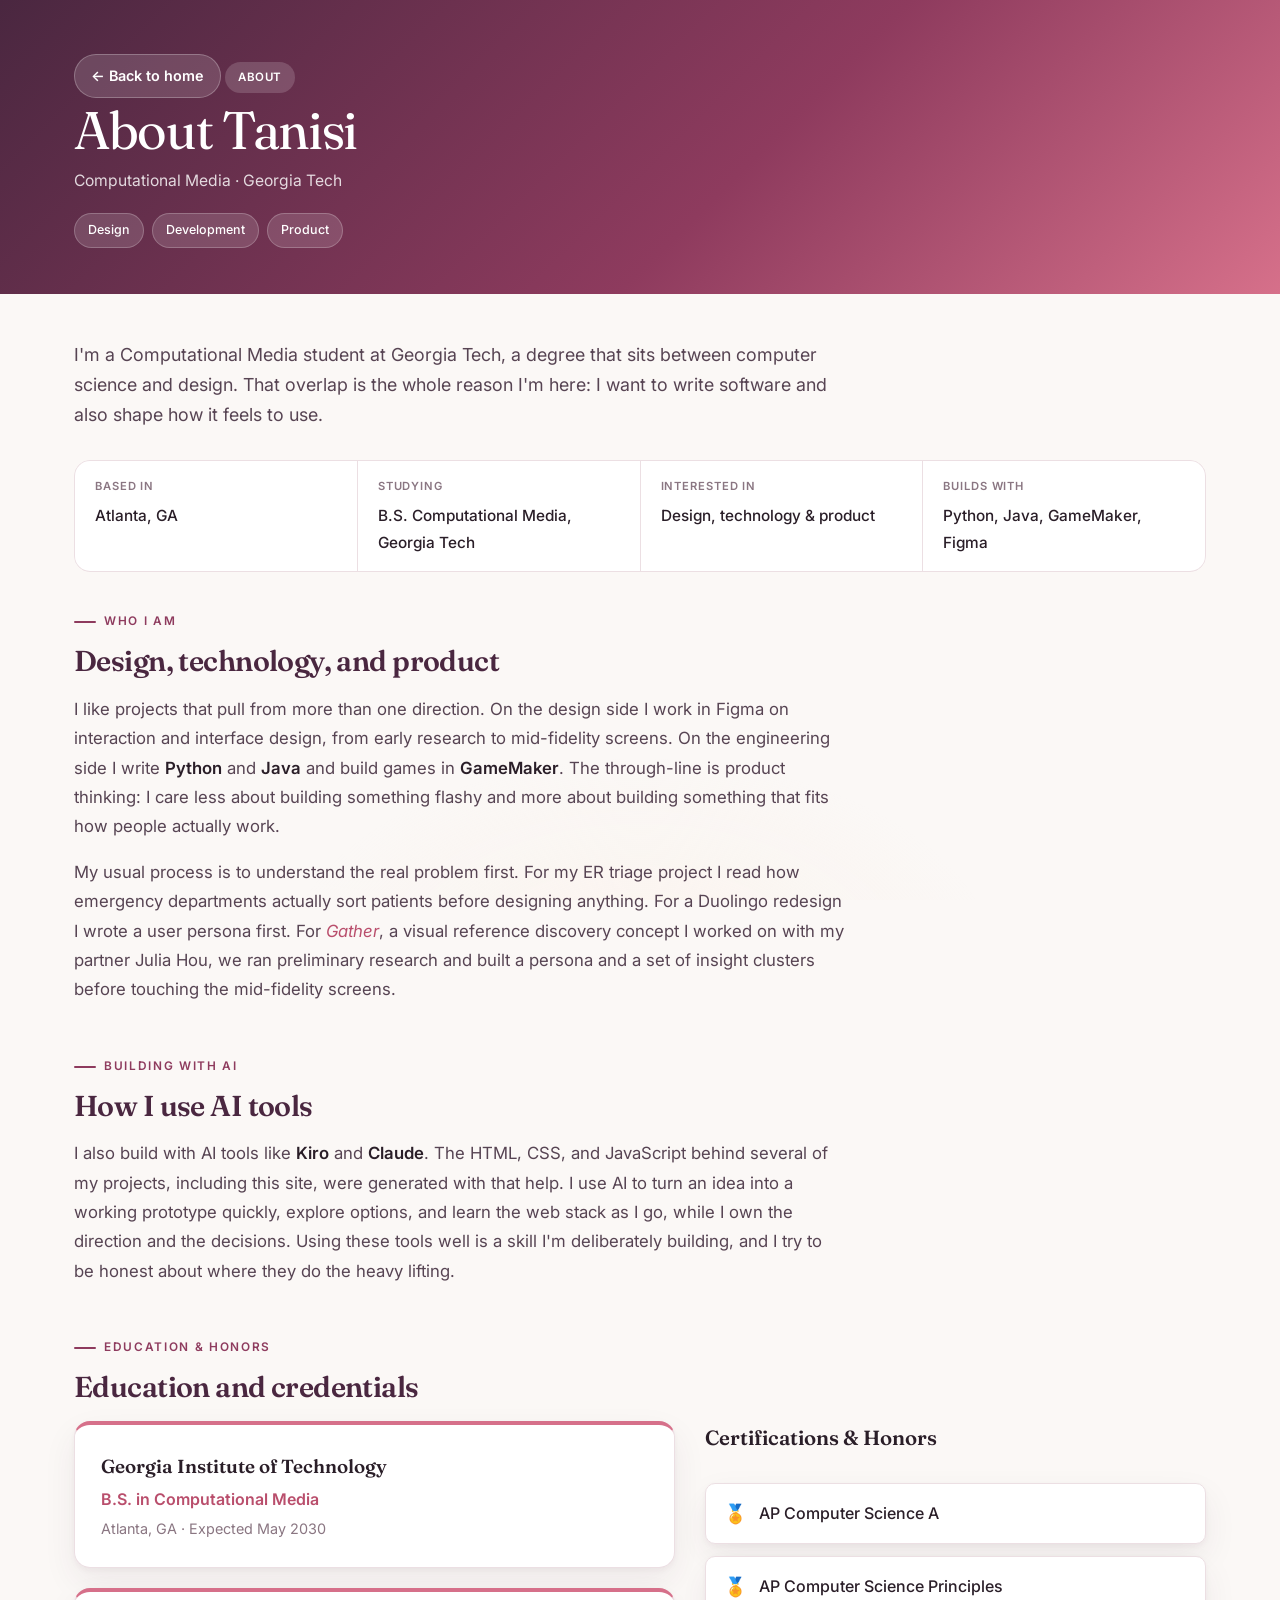
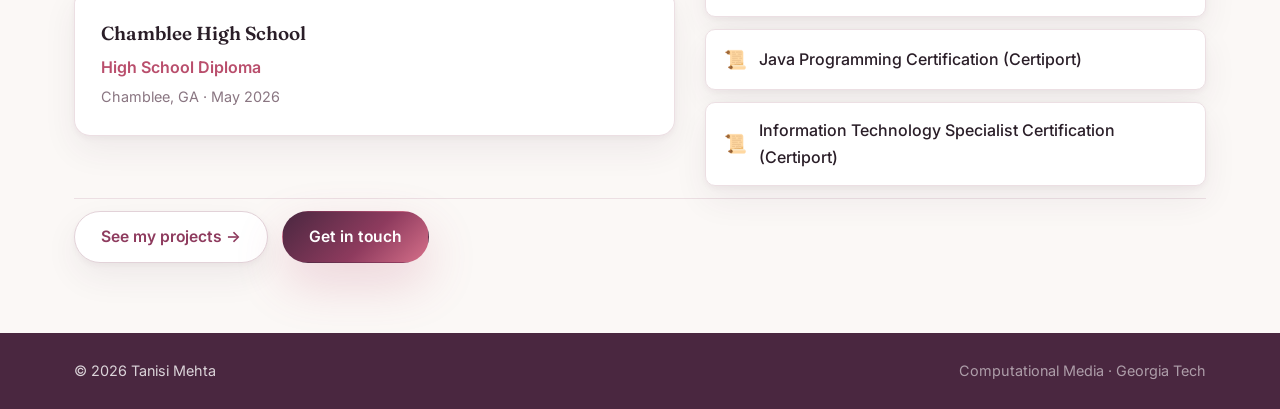
==== commit f1d96bdf: "Redesign: Blush Studio theme — editorial palette, Fraunces display, asymmetric hero, layered project" ====
--- a/about.html
+++ b/about.html
@@ -8,9 +8,9 @@
   <title>About · Tanisi Mehta</title>
   <link rel="preconnect" href="https://fonts.googleapis.com" />
   <link rel="preconnect" href="https://fonts.gstatic.com" crossorigin />
-  <link href="https://fonts.googleapis.com/css2?family=Space+Grotesk:wght@400;500;600;700&family=Inter:wght@400;500;600;700&display=swap" rel="stylesheet" />
+  <link href="https://fonts.googleapis.com/css2?family=Fraunces:ital,opsz,wght@0,9..144,400;0,9..144,500;0,9..144,600;1,9..144,400;1,9..144,500&family=Space+Grotesk:wght@400;500;600;700&family=Inter:wght@400;500;600;700&display=swap" rel="stylesheet" />
   <link rel="stylesheet" href="css/styles.css" />
-  <link rel="icon" href="data:image/svg+xml,<svg xmlns='http://www.w3.org/2000/svg' viewBox='0 0 100 100'><defs><linearGradient id='g' x1='0' y1='0' x2='1' y2='1'><stop offset='0' stop-color='%231a73e8'/><stop offset='1' stop-color='%231aa06a'/></linearGradient></defs><rect width='100' height='100' rx='26' fill='url(%23g)'/><rect x='30' y='29' width='40' height='9' rx='4.5' fill='white'/><rect x='45.5' y='29' width='9' height='42' rx='4.5' fill='white'/></svg>" />
+  <link rel="icon" href="data:image/svg+xml,<svg xmlns='http://www.w3.org/2000/svg' viewBox='0 0 100 100'><defs><linearGradient id='g' x1='0' y1='0' x2='1' y2='1'><stop offset='0' stop-color='%23e8a7b8'/><stop offset='1' stop-color='%238e3b5e'/></linearGradient></defs><rect width='100' height='100' rx='26' fill='url(%23g)'/><rect x='30' y='29' width='40' height='9' rx='4.5' fill='white'/><rect x='45.5' y='29' width='9' height='42' rx='4.5' fill='white'/></svg>" />
 </head>
 <body>
   <a class="skip-link" href="#main">Skip to content</a>
--- a/css/styles.css
+++ b/css/styles.css
@@ -1,44 +1,59 @@
 /* ============================================================
-   Tanisi Mehta · Portfolio Design System
-   Palette: white surfaces, light blue + soft green accents,
-   clean blue-slate ink. No purple. Google / Microsoft inspired:
-   calm, minimal, professional.
-   Fonts: Space Grotesk (display) + Inter (UI).
+   Tanisi Mehta · Portfolio Design System — "Blush Studio"
+   An experimental editorial direction: warm blush + dusty rose
+   accents on light neutral paper, muted plum/berry for contrast,
+   with touches of lavender and pale peach. Asymmetric layout,
+   oversized display type, translucent layers, intentional motion.
+   Fonts: Fraunces (editorial display) + Inter (UI).
    Accessible, responsive, motion-respecting.
    ============================================================ */
 
 :root {
-  /* Surfaces */
-  --bg:          #f7fafc;   /* clean near-white */
+  /* Surfaces — warm light neutrals, not pink-washed */
+  --bg:          #fbf8f6;   /* warm paper */
+  --bg-2:        #f6eef0;   /* faint blush paper (sections) */
   --surface:     #ffffff;
-  --tint:        #e8f1fb;   /* light blue tint */
-  --tint-green:  #e6f4ee;   /* soft green tint */
-
-  /* Ink (blue-slate, no indigo) */
-  --ink:         #0d2436;   /* deep blue-slate */
-  --ink-2:       #38536b;   /* slate */
-  --ink-3:       #637c92;   /* muted slate */
-  --line:        #dce7f0;
-
-  /* Brand */
-  --blue:        #1a73e8;   /* primary blue (Google-style) */
-  --blue-deep:   #1558b0;
-  --sky:         #4a94ec;
-  --green:       #1aa06a;   /* soft green accent */
-  --green-deep:  #15855a;
-  --navy:        #10324f;   /* dark blue header/footer (not navy-indigo) */
-  --slate:       #1b3a57;
-
-  --grad:     linear-gradient(120deg, #1a73e8 0%, #2f9ad4 52%, #1aa06a 100%);
-  --grad-cta: linear-gradient(135deg, #10324f 0%, #1558b0 60%, #1a73e8 100%);
+  --tint:        #fbe9ee;   /* soft blush tint */
+  --tint-green:  #efe9f4;   /* pale lavender tint (2nd accent surface) */
+  --peach:       #fcefe3;   /* pale peach */
+  --lav:         #efe7f6;   /* lavender wash */
+
+  /* Ink — warm plum-charcoal, readable on paper */
+  --ink:         #2a1e28;   /* deep plum-charcoal */
+  --ink-2:       #574453;   /* muted plum-grey */
+  --ink-3:       #8a7682;   /* soft mauve-grey */
+  --line:        #ecdfe3;   /* hairline, warm */
+  --line-2:      #e2d2d8;
+
+  /* Brand accents — blush → rose → berry, with plum for contrast.
+     Legacy token names (--blue/--green/--navy...) are remapped so every
+     existing component recolors cohesively without markup changes. */
+  --blush:       #e8a7b8;   /* soft blush */
+  --rose:        #d6708a;   /* dusty rose (primary accent) */
+  --rose-deep:   #b94e6c;
+  --berry:       #8e3b5e;   /* muted berry/plum contrast */
+  --plum:        #4a2740;   /* deep plum (dark surfaces, ink on accents) */
+
+  --blue:        var(--rose);        /* primary accent */
+  --blue-deep:   var(--rose-deep);
+  --sky:         var(--blush);
+  --green:       var(--berry);       /* secondary/contrast accent */
+  --green-deep:  var(--berry);
+  --navy:        var(--plum);        /* dark header/footer/CTA */
+  --slate:       #3a2333;
+
+  --grad:     linear-gradient(118deg, #e8a7b8 0%, #d6708a 46%, #8e3b5e 100%);
+  --grad-cta: linear-gradient(135deg, #4a2740 0%, #8e3b5e 58%, #d6708a 100%);
+  --grad-soft: linear-gradient(120deg, #fbe9ee 0%, #efe7f6 55%, #fcefe3 100%);
 
   --font-ui:   "Inter", system-ui, -apple-system, "Segoe UI", sans-serif;
-  --font-disp: "Space Grotesk", "Inter", system-ui, sans-serif;
-
-  --r-sm: 10px; --r-md: 16px; --r-lg: 24px; --r-pill: 999px;
-  --shadow-1: 0 1px 3px rgba(15,37,64,.05), 0 8px 24px rgba(15,37,64,.06);
-  --shadow-2: 0 18px 46px rgba(15,37,64,.14);
-  --maxw: 1140px;
+  --font-disp: "Fraunces", "Space Grotesk", Georgia, serif;
+
+  --r-sm: 10px; --r-md: 16px; --r-lg: 26px; --r-pill: 999px;
+  --shadow-1: 0 2px 6px rgba(74,39,64,.05), 0 14px 34px rgba(74,39,64,.07);
+  --shadow-2: 0 26px 60px rgba(74,39,64,.16);
+  --shadow-rose: 0 20px 50px rgba(185,78,108,.22);
+  --maxw: 1180px;
 }
 
 * { box-sizing: border-box; margin: 0; padding: 0; }
@@ -52,15 +67,26 @@
   font-family: var(--font-ui);
   color: var(--ink);
   background: var(--bg);
-  line-height: 1.65;
+  line-height: 1.68;
   -webkit-font-smoothing: antialiased;
   overflow-x: hidden;
+  position: relative;
+}
+/* Barely-there grain + warm radial washes for depth on the paper. */
+body::before {
+  content: ""; position: fixed; inset: 0; z-index: -2; pointer-events: none;
+  background:
+    radial-gradient(42% 32% at 88% -4%, rgba(232,167,184,.20), transparent 70%),
+    radial-gradient(38% 30% at -6% 12%, rgba(239,231,246,.45), transparent 72%),
+    radial-gradient(40% 34% at 50% 108%, rgba(252,239,227,.40), transparent 70%);
 }
 
 img { max-width: 100%; display: block; }
 a { color: inherit; text-decoration: none; }
 
-:focus-visible { outline: 3px solid var(--blue); outline-offset: 3px; border-radius: 6px; }
+::selection { background: var(--blush); color: var(--plum); }
+
+:focus-visible { outline: 3px solid var(--rose); outline-offset: 3px; border-radius: 6px; }
 
 .skip-link {
   position: absolute; left: 14px; top: -60px; z-index: 2000;
@@ -79,8 +105,10 @@
 .underline { position: relative; white-space: nowrap; }
 .underline::after {
   content: ""; position: absolute; left: 0; right: 0; bottom: 4px; height: 10px;
-  background: rgba(43,183,131,.30); z-index: -1; border-radius: 4px;
-}
+  background: rgba(214,112,138,.32); z-index: -1; border-radius: 4px;
+}
+/* The hero accent word is set in italic display for an editorial feel. */
+.hero__title .grad { font-style: italic; font-weight: 500; }
 
 /* ---------------- Buttons ---------------- */
 .btn {
@@ -91,20 +119,20 @@
   min-height: 52px; line-height: 1;
 }
 .btn:hover { transform: translateY(-2px); }
-.btn--primary { background: var(--grad-cta); color: #fff; box-shadow: 0 10px 22px rgba(31,91,176,.28); }
-.btn--ghost { background: var(--surface); color: var(--navy); border-color: var(--line); box-shadow: var(--shadow-1); }
-.btn--ghost:hover { border-color: var(--blue); }
-.btn--light { background: #fff; color: var(--navy); }
+.btn--primary { background: var(--grad-cta); color: #fff; box-shadow: var(--shadow-rose); }
+.btn--ghost { background: var(--surface); color: var(--berry); border-color: var(--line-2); box-shadow: var(--shadow-1); }
+.btn--ghost:hover { border-color: var(--rose); color: var(--rose-deep); }
+.btn--light { background: #fff; color: var(--berry); }
 .btn--outline { background: transparent; color: #fff; border-color: rgba(255,255,255,.55); }
 .btn--outline:hover { background: rgba(255,255,255,.12); }
 
 /* ---------------- Nav ---------------- */
 .nav {
   position: sticky; top: 0; z-index: 100;
-  background: rgba(246,249,252,.85); backdrop-filter: blur(12px);
+  background: rgba(251,248,246,.78); backdrop-filter: blur(14px) saturate(1.3);
   border-bottom: 1px solid transparent; transition: border-color .2s, box-shadow .2s, background .2s;
 }
-.nav.is-scrolled { border-color: var(--line); box-shadow: 0 4px 18px rgba(15,37,64,.06); }
+.nav.is-scrolled { border-color: var(--line); box-shadow: 0 6px 22px rgba(74,39,64,.07); }
 .nav__inner { max-width: var(--maxw); margin: 0 auto; padding: 14px 24px; display: flex; align-items: center; gap: 16px; }
 .nav__brand { display: flex; align-items: center; gap: 10px; font-weight: 700; font-size: 1.15rem; }
 .nav__mark {
@@ -129,57 +157,98 @@
 .nav__toggle[aria-expanded="true"] span:nth-child(3) { transform: translateY(-7.5px) rotate(-45deg); }
 
 /* ---------------- Hero ---------------- */
-.hero { position: relative; overflow: hidden; padding: 80px 0 96px; }
+.hero { position: relative; overflow: hidden; padding: 72px 0 104px; }
 .hero__bg { position: absolute; inset: 0; z-index: 0; pointer-events: none; }
-.blob { position: absolute; border-radius: 50%; filter: blur(64px); opacity: .55; }
-.blob--1 { width: 440px; height: 440px; background: #bcdcff; top: -130px; right: -90px; animation: float 15s ease-in-out infinite; }
-.blob--2 { width: 380px; height: 380px; background: #bdecd8; bottom: -150px; left: -100px; animation: float 19s ease-in-out infinite reverse; }
-.blob--3 { width: 260px; height: 260px; background: #d4e8ff; top: 42%; left: 46%; opacity: .4; animation: float 21s ease-in-out infinite; }
-@keyframes float { 0%,100% { transform: translate(0,0) scale(1); } 50% { transform: translate(20px,-24px) scale(1.06); } }
-
+.blob { position: absolute; border-radius: 50%; filter: blur(70px); opacity: .6; }
+.blob--1 { width: 460px; height: 460px; background: var(--blush); top: -140px; right: -70px; animation: float 16s ease-in-out infinite; }
+.blob--2 { width: 400px; height: 400px; background: var(--lav); bottom: -170px; left: -110px; animation: float 20s ease-in-out infinite reverse; }
+.blob--3 { width: 300px; height: 300px; background: var(--peach); top: 40%; left: 50%; opacity: .5; animation: float 22s ease-in-out infinite; }
+@keyframes float { 0%,100% { transform: translate(0,0) scale(1); } 50% { transform: translate(24px,-28px) scale(1.07); } }
+
+/* Asymmetric editorial hero: wide text column + offset portrait, with an
+   oversized outlined "studio" word-mark floating behind as a layer. */
 .hero__inner {
   position: relative; z-index: 1; max-width: var(--maxw); margin: 0 auto; padding: 0 24px;
-  display: grid; grid-template-columns: 1.15fr .85fr; gap: 48px; align-items: center;
-}
-.hero__eyebrow { font-weight: 600; letter-spacing: .12em; text-transform: uppercase; font-size: .8rem; color: var(--blue-deep); margin-bottom: 18px; }
-.hero__title { font-family: var(--font-disp); font-weight: 600; font-size: clamp(2.2rem, 5.2vw, 3.7rem); line-height: 1.1; letter-spacing: -.02em; margin-bottom: 22px; }
-.hero__lede { font-size: 1.1rem; color: var(--ink-2); max-width: 560px; margin-bottom: 30px; }
+  display: grid; grid-template-columns: 1.25fr .75fr; gap: 56px; align-items: center;
+}
+.hero__eyebrow {
+  font-weight: 600; letter-spacing: .22em; text-transform: uppercase; font-size: .76rem;
+  color: var(--rose-deep); margin-bottom: 20px; display: inline-flex; align-items: center; gap: 12px;
+}
+.hero__eyebrow::before { content: ""; width: 34px; height: 1.5px; background: var(--rose); display: inline-block; }
+.hero__title {
+  font-family: var(--font-disp); font-weight: 400; font-size: clamp(2.6rem, 7vw, 5.1rem);
+  line-height: .98; letter-spacing: -.03em; margin-bottom: 20px; font-optical-sizing: auto;
+}
+.hero__lede { font-size: 1.12rem; color: var(--ink-2); max-width: 500px; margin-bottom: 32px; }
 .hero__lede strong { color: var(--ink); font-weight: 600; }
 .hero__cta { display: flex; flex-wrap: wrap; gap: 14px; margin-bottom: 42px; }
 .hero__stats { list-style: none; display: flex; gap: 34px; flex-wrap: wrap; }
 .hero__stats li { display: flex; flex-direction: column; }
-.hero__stat-num { font-family: var(--font-disp); font-weight: 700; font-size: 1.85rem; color: var(--navy); line-height: 1; }
+.hero__stat-num { font-family: var(--font-disp); font-weight: 700; font-size: 1.85rem; color: var(--berry); line-height: 1; }
 .hero__stat-lbl { font-size: .82rem; color: var(--ink-3); margin-top: 6px; }
 
+/* Portrait: offset, rotated frame with a layered blush plate behind it. */
 .hero__portrait { position: relative; justify-self: center; }
 .portrait {
-  position: relative; width: min(340px, 74vw); aspect-ratio: 4/5; border-radius: var(--r-lg);
-  background: var(--grad); box-shadow: var(--shadow-2); overflow: hidden;
-  display: grid; place-items: center; border: 6px solid #fff;
-}
+  position: relative; width: min(330px, 72vw); aspect-ratio: 4/5;
+  border-radius: 160px 160px 20px 20px;
+  background: var(--grad); box-shadow: var(--shadow-rose); overflow: hidden;
+  display: grid; place-items: center; border: 7px solid #fff;
+  transform: rotate(2.5deg); transition: transform .5s cubic-bezier(.22,.61,.36,1);
+}
+.hero__portrait::before {
+  content: ""; position: absolute; inset: -14px -14px 18px 18px; z-index: -1;
+  border: 1.5px solid var(--rose); border-radius: 160px 160px 20px 20px;
+  transform: rotate(-3deg); opacity: .6;
+}
+.hero__portrait:hover .portrait { transform: rotate(0deg) scale(1.01); }
 .portrait img { width: 100%; height: 100%; object-fit: cover; }
-.portrait__mono { display: none; font-family: var(--font-disp); font-weight: 700; font-size: 5rem; color: rgba(255,255,255,.92); }
+.portrait__mono { display: none; font-family: var(--font-disp); font-weight: 600; font-size: 5rem; color: rgba(255,255,255,.95); }
 .portrait--empty .portrait__mono { display: block; }
 .portrait__badge {
-  position: absolute; bottom: 18px; right: -14px; background: #fff; color: var(--navy);
+  position: absolute; bottom: 20px; right: -16px; background: #fff; color: var(--berry);
   font-weight: 600; font-size: .85rem; padding: 10px 18px; border-radius: var(--r-pill);
-  box-shadow: var(--shadow-2);
-}
-.portrait__badge .dot { color: var(--green); }
+  box-shadow: var(--shadow-2); z-index: 2;
+}
+.portrait__badge .dot { color: var(--rose); animation: pulse-dot 2.4s ease-in-out infinite; }
+@keyframes pulse-dot { 0%,100% { opacity: 1; } 50% { opacity: .4; } }
 .hero__portrait .portrait__badge { z-index: 2; }
 
-.hero__scroll { position: absolute; left: 50%; bottom: 18px; transform: translateX(-50%); z-index: 2; width: 26px; height: 44px; border: 2px solid var(--ink-3); border-radius: 14px; display: grid; place-items: start center; padding-top: 8px; }
-.hero__scroll span { width: 4px; height: 8px; background: var(--ink-3); border-radius: 4px; animation: scrolldot 1.6s infinite; }
+/* Oversized outlined word floating behind the hero, bleeding off the edge. */
+.hero__ghostword {
+  position: absolute; z-index: 0; right: -2vw; bottom: -2.5vw; pointer-events: none;
+  font-family: var(--font-disp); font-style: italic; font-weight: 500;
+  font-size: clamp(7rem, 20vw, 17rem); line-height: .8; letter-spacing: -.04em;
+  color: transparent; -webkit-text-stroke: 1.5px rgba(214,112,138,.26);
+  text-stroke: 1.5px rgba(214,112,138,.26); user-select: none;
+}
+@media (max-width: 760px) { .hero__ghostword { display: none; } }
+
+.hero__scroll { position: absolute; left: 50%; bottom: 20px; transform: translateX(-50%); z-index: 2; width: 26px; height: 44px; border: 2px solid var(--ink-3); border-radius: 14px; display: grid; place-items: start center; padding-top: 8px; }
+.hero__scroll span { width: 4px; height: 8px; background: var(--rose); border-radius: 4px; animation: scrolldot 1.6s infinite; }
 @keyframes scrolldot { 0% { opacity: 0; transform: translateY(0); } 40% { opacity: 1; } 80% { opacity: 0; transform: translateY(10px); } }
 
 /* ---------------- Sections ---------------- */
-.section { padding: 92px 0; }
-.section--tint { background: var(--tint); }
-.section__kicker { font-weight: 600; letter-spacing: .14em; text-transform: uppercase; font-size: .78rem; color: var(--green-deep); margin-bottom: 14px; }
-.section__kicker--light { color: #8fe3c2; }
-.section__title { font-family: var(--font-disp); font-weight: 600; font-size: clamp(1.9rem, 4vw, 2.9rem); line-height: 1.14; letter-spacing: -.02em; margin-bottom: 20px; max-width: 20ch; }
+.section { padding: 104px 0; position: relative; }
+.section--tint { background: var(--bg-2); }
+.section--tint::before, .section--tint::after {
+  content: ""; position: absolute; left: 0; right: 0; height: 1px;
+  background: linear-gradient(90deg, transparent, var(--line-2) 20%, var(--line-2) 80%, transparent);
+}
+.section--tint::before { top: 0; } .section--tint::after { bottom: 0; }
+.section__kicker {
+  font-weight: 600; letter-spacing: .2em; text-transform: uppercase; font-size: .74rem;
+  color: var(--rose-deep); margin-bottom: 16px;
+}
+.section__kicker--light { color: var(--blush); }
+.section__title {
+  font-family: var(--font-disp); font-weight: 400; font-size: clamp(2rem, 4.6vw, 3.3rem);
+  line-height: 1.06; letter-spacing: -.025em; margin-bottom: 20px; max-width: 18ch;
+}
+.section__title em { font-style: italic; color: var(--rose-deep); }
 .section__title--light { color: #fff; }
-.section__intro { font-size: 1.06rem; color: var(--ink-2); max-width: 62ch; margin-bottom: 42px; }
+.section__intro { font-size: 1.08rem; color: var(--ink-2); max-width: 58ch; margin-bottom: 48px; }
 
 /* ---------------- About ---------------- */
 .about__grid { display: grid; grid-template-columns: 1.5fr 1fr; gap: 40px; align-items: start; margin-top: 12px; }
@@ -248,35 +317,77 @@
 .timeline__media { max-width: 420px; margin-top: 14px; }
 
 /* ---------------- Project tiles (grid of cards linking to detail pages) ---------------- */
+/* ---------------- Project tiles — layered editorial previews ----------
+   Each tile gets its own accent (cycled via --accent) so projects read as
+   distinct, not a repeating card grid. The media sits on a tinted plate
+   with a soft colored glow that blooms on hover; the whole tile lifts and
+   the image zooms gently. Per-project accents set with nth-child. */
 .tiles {
   display: grid; grid-template-columns: repeat(auto-fill, minmax(300px, 1fr));
-  gap: 26px; margin-top: 12px;
+  gap: 30px 28px; margin-top: 16px;
 }
 .tile {
-  display: flex; flex-direction: column; background: var(--surface);
-  border: 1px solid var(--line); border-radius: var(--r-md); overflow: hidden;
-  box-shadow: var(--shadow-1); transition: transform .2s ease, box-shadow .2s ease, border-color .2s ease;
-}
-.tile:hover { transform: translateY(-6px); box-shadow: var(--shadow-2); border-color: var(--sky); }
-.tile__media { position: relative; aspect-ratio: 16 / 10; background: var(--tint); overflow: hidden; }
+  --accent: var(--rose); --accent-soft: var(--tint);
+  position: relative; display: flex; flex-direction: column; background: var(--surface);
+  border: 1px solid var(--line); border-radius: 4px 4px 22px 22px; overflow: hidden;
+  box-shadow: var(--shadow-1);
+  transition: transform .35s cubic-bezier(.22,.61,.36,1), box-shadow .35s ease, border-color .25s ease;
+}
+/* A thin accent rule across the top — the tile's "spine". */
+.tile::before {
+  content: ""; position: absolute; top: 0; left: 0; right: 0; height: 4px; z-index: 3;
+  background: var(--accent); transform: scaleX(0); transform-origin: left;
+  transition: transform .4s cubic-bezier(.22,.61,.36,1);
+}
+.tile:hover { transform: translateY(-8px); box-shadow: var(--shadow-2); border-color: var(--accent); }
+.tile:hover::before { transform: scaleX(1); }
+
+/* Per-project accent identity (cycles for any number of tiles). */
+.tile:nth-child(6n+1) { --accent: var(--rose);      --accent-soft: #fbe9ee; }
+.tile:nth-child(6n+2) { --accent: var(--berry);     --accent-soft: #efe4ea; }
+.tile:nth-child(6n+3) { --accent: #c98a5e;          --accent-soft: var(--peach); }
+.tile:nth-child(6n+4) { --accent: #8f7bb3;          --accent-soft: var(--lav); }
+.tile:nth-child(6n+5) { --accent: var(--rose-deep); --accent-soft: #f7e3e9; }
+.tile:nth-child(6n+6) { --accent: #b06a86;          --accent-soft: #f3e6ec; }
+
+.tile__media {
+  position: relative; aspect-ratio: 16 / 10; overflow: hidden;
+  background:
+    radial-gradient(120% 120% at 70% -10%, color-mix(in srgb, var(--accent) 16%, transparent), transparent 60%),
+    var(--accent-soft);
+}
 .tile__media img, .tile__media video { width: 100%; height: 100%; object-fit: cover; display: block; }
+/* A soft accent glow that blooms from a corner on hover. */
+.tile__media::after {
+  content: ""; position: absolute; inset: 0; z-index: 1; pointer-events: none;
+  background: radial-gradient(60% 60% at 85% 110%, color-mix(in srgb, var(--accent) 34%, transparent), transparent 70%);
+  opacity: 0; transition: opacity .4s ease;
+}
+.tile:hover .tile__media::after { opacity: 1; }
+.tile__media--contain img { object-fit: contain; object-position: center; padding: 12px; }
 .tile__tag {
-  position: absolute; top: 12px; left: 12px; z-index: 2;
-  background: rgba(15,37,64,.84); color: #fff; font-size: .68rem; font-weight: 600;
-  letter-spacing: .04em; text-transform: uppercase; padding: 5px 11px; border-radius: var(--r-pill);
-}
-.tile__tag--star { background: var(--grad); }
-.tile__body { display: flex; flex-direction: column; flex: 1; padding: 22px 22px 24px; }
-.tile__title { font-family: var(--font-disp); font-size: 1.22rem; font-weight: 600; line-height: 1.25; color: var(--navy); }
-.tile__meta { color: var(--ink-3); font-size: .86rem; margin-top: 6px; }
+  position: absolute; top: 14px; left: 14px; z-index: 2;
+  background: rgba(255,255,255,.92); color: var(--berry); font-size: .66rem; font-weight: 700;
+  letter-spacing: .08em; text-transform: uppercase; padding: 6px 12px; border-radius: var(--r-pill);
+  box-shadow: 0 4px 12px rgba(74,39,64,.1); backdrop-filter: blur(4px);
+}
+.tile__tag--star { background: var(--grad); color: #fff; }
+.tile__body { position: relative; display: flex; flex-direction: column; flex: 1; padding: 24px 24px 26px; }
+.tile__title {
+  font-family: var(--font-disp); font-size: 1.5rem; font-weight: 400; line-height: 1.12;
+  letter-spacing: -.02em; color: var(--ink); transition: color .2s ease;
+}
+.tile:hover .tile__title { color: var(--accent); }
+.tile__meta { color: var(--ink-3); font-size: .86rem; margin-top: 8px; }
 .tile__desc { color: var(--ink-2); font-size: .94rem; margin-top: 12px; }
-.tile__cta { margin-top: auto; padding-top: 18px; }
+.tile__cta { margin-top: auto; padding-top: 20px; }
+/* Text-link CTA with an arrow that slides — lighter than a filled button. */
 .tile__btn {
   display: inline-flex; align-items: center; gap: 8px; font-weight: 600; font-size: .92rem;
-  padding: 11px 20px; border-radius: var(--r-pill); background: var(--grad-cta); color: #fff;
-  box-shadow: 0 8px 18px rgba(31,91,176,.26); transition: transform .18s ease;
-}
-.tile__btn:hover { transform: translateY(-2px); }
+  color: var(--berry); padding: 2px 0; border-bottom: 1.5px solid transparent;
+  transition: gap .25s ease, color .2s ease, border-color .2s ease;
+}
+.tile:hover .tile__btn { color: var(--accent); border-color: var(--accent); gap: 12px; }
 
 /* ---------------- Project detail pages ---------------- */
 .detail-hero {
@@ -293,7 +404,7 @@
   letter-spacing: .05em; text-transform: uppercase; padding: 6px 13px; border-radius: var(--r-pill);
   background: rgba(255,255,255,.16);
 }
-.detail-hero__title { font-family: var(--font-disp); font-size: clamp(1.9rem, 4.5vw, 2.9rem); font-weight: 600; line-height: 1.14; }
+.detail-hero__title { font-family: var(--font-disp); font-size: clamp(2.1rem, 5vw, 3.3rem); font-weight: 400; line-height: 1.04; letter-spacing: -.025em; }
 .detail-hero__titlesuffix {
   font-family: var(--font-ui); font-weight: 500; font-size: .5em;
   color: rgba(255,255,255,.78); white-space: nowrap; margin-left: .3em;
@@ -394,7 +505,7 @@
 .timeline::before { content: ""; position: absolute; left: 6px; top: 8px; bottom: 8px; width: 2px; background: linear-gradient(var(--blue), var(--green)); }
 .timeline__item { position: relative; padding: 0 0 34px 24px; }
 .timeline__item:last-child { padding-bottom: 0; }
-.timeline__dot { position: absolute; left: -28px; top: 6px; width: 14px; height: 14px; border-radius: 50%; background: var(--blue); border: 3px solid var(--bg); box-shadow: 0 0 0 3px rgba(47,125,225,.22); }
+.timeline__dot { position: absolute; left: -28px; top: 6px; width: 14px; height: 14px; border-radius: 50%; background: var(--rose); border: 3px solid var(--bg); box-shadow: 0 0 0 3px rgba(214,112,138,.22); }
 .timeline__body { background: var(--surface); border: 1px solid var(--line); border-radius: var(--r-md); padding: 22px 26px; box-shadow: var(--shadow-1); }
 .timeline__row { display: flex; justify-content: space-between; gap: 12px; flex-wrap: wrap; align-items: baseline; }
 .timeline__row h3 { font-family: var(--font-disp); font-weight: 600; font-size: 1.18rem; }
@@ -467,14 +578,11 @@
    (appended; keeps the base system above untouched)
    ============================================================ */
 
-/* ---- Sleeker display typography & hierarchy ---- */
-.hero__title { font-weight: 700; letter-spacing: -.03em; line-height: 1.06; margin-bottom: 12px; }
+/* ---- Editorial display typography & hierarchy ---- */
+.hero__title { font-weight: 400; letter-spacing: -.03em; line-height: .98; margin-bottom: 18px; }
 .section__title { letter-spacing: -.025em; }
-.section__kicker { position: relative; padding-left: 30px; }
-.section__kicker::before {
-  content: ""; position: absolute; left: 0; top: 50%; transform: translateY(-50%);
-  width: 22px; height: 2px; background: var(--green); border-radius: 2px;
-}
+.section__kicker { position: relative; padding-left: 0; }
+.section__kicker::before { content: none; }
 .hero__lede { line-height: 1.7; }
 
 /* ---- Hero typing animation ---- */
@@ -527,9 +635,9 @@
 .nav__link.is-active:not(.nav__link--cta)::after { transform: scaleX(1); }
 
 .tile__media img, .tile__media video { transition: transform .4s ease; }
-.tile:hover .tile__media img, .tile:hover .tile__media video { transform: scale(1.04); }
+.tile:hover .tile__media img, .tile:hover .tile__media video { transform: scale(1.05); }
 .tile__title { transition: color .2s ease; }
-.tile:hover .tile__title { color: var(--blue-deep); }
+.tile:hover .tile__title { color: var(--accent); }
 
 .about__facts li { transition: background .2s ease; }
 .about__facts li:hover { background: var(--tint); }
@@ -537,10 +645,10 @@
 .edu__card { transition: transform .2s ease, box-shadow .2s ease; }
 .edu__card:hover { transform: translateY(-3px); box-shadow: var(--shadow-2); }
 .honors li { transition: transform .15s ease, border-color .2s ease; }
-.honors li:hover { transform: translateX(3px); border-color: var(--sky); }
+.honors li:hover { transform: translateX(3px); border-color: var(--rose); }
 
 .btn--primary { transition: transform .18s ease, box-shadow .18s ease; }
-.btn--primary:hover { box-shadow: 0 14px 30px rgba(31,91,176,.34); }
+.btn--primary:hover { box-shadow: 0 18px 38px rgba(185,78,108,.3); }
 
 /* ============================================================
    Interactive refinements: cursor glow, section reveals,
@@ -561,8 +669,8 @@
   opacity: 0;
   background: radial-gradient(
     circle at center,
-    rgba(26,115,232,.16) 0%,           /* light blue core */
-    rgba(26,160,106,.10) 42%,          /* soft green mid */
+    rgba(214,112,138,.16) 0%,          /* dusty rose core */
+    rgba(239,231,246,.12) 42%,         /* lavender mid */
     rgba(255,255,255,0) 72%            /* fades to nothing */
   );
   filter: blur(14px);
@@ -845,7 +953,7 @@
 
 /* Outcome / learnings block */
 .cs-outcome {
-  margin-top: 26px; background: var(--tint-green); border: 1px solid #cfe9dd;
+  margin-top: 26px; background: var(--lav); border: 1px solid var(--line-2);
   border-radius: var(--r-md); padding: 24px 26px;
 }
 .cs-outcome .cs-prose { max-width: none; color: var(--slate); }
@@ -917,12 +1025,23 @@
   -webkit-text-fill-color: transparent; color: transparent;
 }
 
-/* ---- Featured tiles: 3-up, a touch larger ---- */
-.tiles--featured { grid-template-columns: repeat(3, 1fr); }
-@media (max-width: 920px) { .tiles--featured { grid-template-columns: repeat(2, 1fr); } }
-@media (max-width: 620px) { .tiles--featured { grid-template-columns: 1fr; } }
-
-.section__more { margin-top: 34px; }
+/* ---- Featured tiles: asymmetric editorial layout ----
+   The first (hero) project spans two columns and taller media, the next
+   two stack beside it, so the grid reads as a composition, not 3 clones. */
+.tiles--featured { grid-template-columns: repeat(3, 1fr); grid-auto-rows: 1fr; }
+.tiles--featured .tile:first-child { grid-column: span 2; }
+.tiles--featured .tile:first-child .tile__media { aspect-ratio: 16 / 9; }
+.tiles--featured .tile:first-child .tile__title { font-size: 1.95rem; }
+@media (max-width: 920px) {
+  .tiles--featured { grid-template-columns: repeat(2, 1fr); }
+  .tiles--featured .tile:first-child { grid-column: span 2; }
+}
+@media (max-width: 620px) {
+  .tiles--featured { grid-template-columns: 1fr; }
+  .tiles--featured .tile:first-child { grid-column: span 1; }
+}
+
+.section__more { margin-top: 42px; }
 
 /* ---- Liquid image reveal + hover (mask + subtle ripple) ---- */
 /* Each tile image starts clipped, then wipes open when revealed. */
@@ -998,3 +1117,121 @@
   .nav__indicator { display: none; }
   .tiles--featured { grid-template-columns: 1fr; }
 }
+
+/* ============================================================
+   Gather case study
+   Gather uses the shared .detail / .cs-* case-study template
+   (same as Ignition Portal): same content width, margins,
+   section rhythm, figure frames, grid accents, meta bar, and
+   typography. Only the two Gather-specific components below
+   (the mid-fi/hi-fi evolution and the hi-fi gallery) need
+   styling, and they reuse the same base tokens so they match
+   the rest of the system.
+   ============================================================ */
+
+/* ============================================================
+   Consistent content column + alignment
+   Everything in the Gather case study, text and images alike,
+   is centered inside one shared column of the same width, so
+   every heading, paragraph, figure, and section lines up on the
+   same left and right margins.
+   ============================================================ */
+:root { --gather-col: 900px; }
+
+.detail--gather .detail__pitch,
+.detail--gather .cs-meta,
+.detail--gather .cs-section__kicker,
+.detail--gather .cs-section__title,
+.detail--gather .cs-prose,
+.detail--gather .cs-grid,
+.detail--gather .cs-figure,
+.detail--gather .cs-outcome,
+.detail--gather .detail__nav,
+.detail--gather .hifi {
+  max-width: var(--gather-col);
+  margin-left: auto; margin-right: auto;
+}
+/* Prose keeps a comfortable reading measure but shares the column's left
+   edge, so text never sits awkwardly inside or beyond the image bounds. */
+.detail--gather .cs-prose { max-width: var(--gather-col); }
+.detail--gather .detail__pitch { max-width: var(--gather-col); }
+
+/* ---- Screenshot gallery (Mid-Fi and Hi-Fi sections) ----------------
+   One shared layout for both sections: each screen is a full-column,
+   stacked figure (never side by side), framed like .cs-figure (surface,
+   hairline --line border, --r-md radius, --shadow-1), with a labelled
+   caption below. Width, alignment, borders, spacing, and typography are
+   identical across both sections and the rest of the page. */
+.hifi { margin: 44px auto 0; }
+.hifi:first-of-type { margin-top: 24px; }
+.hifi img {
+  width: 100%; height: auto; display: block;
+  border-radius: var(--r-md); overflow: hidden;
+  border: 1px solid var(--line); box-shadow: var(--shadow-1); background: var(--surface);
+  transition: transform .4s cubic-bezier(.22,.61,.36,1),
+              box-shadow .4s cubic-bezier(.22,.61,.36,1);
+}
+/* Gentle hover lift on screenshots. */
+@media (hover: hover) and (pointer: fine) {
+  .hifi img:hover, .detail--gather .cs-figure:hover {
+    transform: translateY(-4px);
+    box-shadow: 0 18px 46px rgba(15,37,64,.14);
+  }
+  .detail--gather .cs-figure { transition: transform .4s cubic-bezier(.22,.61,.36,1), box-shadow .4s cubic-bezier(.22,.61,.36,1); }
+}
+/* Caption block: a label/index, a clear heading, and a readable
+   description, set off by a soft green accent bar on the left. */
+.hifi__cap {
+  margin-top: 16px; padding-left: 16px; border-left: 2px solid var(--green);
+}
+.hifi__num {
+  display: inline-block; font-family: var(--font-disp); font-weight: 700;
+  font-size: .78rem; letter-spacing: .08em; color: var(--green-deep); margin-bottom: 4px;
+}
+/* Mid-Fi badge: a neutral slate chip, so it reads as context rather than
+   one of the numbered hi-fi screens. */
+.hifi__num--mid {
+  color: var(--ink-3); background: var(--tint); border-radius: var(--r-pill);
+  padding: 3px 10px; letter-spacing: .06em; text-transform: uppercase; font-size: .68rem;
+}
+.hifi__title {
+  font-family: var(--font-disp); font-weight: 600; font-size: 1.14rem;
+  line-height: 1.25; letter-spacing: -.01em; color: var(--navy); margin: 6px 0 8px;
+}
+.hifi__desc { font-size: 1rem; line-height: 1.7; color: var(--ink-2); margin: 0; }
+
+/* ============================================================
+   Tasteful decoration & motion (restrained, palette-consistent)
+   ============================================================ */
+
+/* A soft blue-to-green wash behind the page, barely-there, to add depth
+   without competing with the content. */
+.detail--gather {
+  position: relative;
+  background:
+    radial-gradient(60% 40% at 85% 0%, rgba(214,112,138,.06), transparent 70%),
+    radial-gradient(50% 35% at 0% 20%, rgba(142,59,94,.05), transparent 70%);
+}
+
+/* Section dividers: a thin gradient rule above each chapter (not the first),
+   tying sections together with the blue/green accent. */
+.detail--gather .cs-section { position: relative; }
+.detail--gather .cs-section + .cs-section::before {
+  content: ""; display: block; width: 100%; max-width: var(--gather-col);
+  height: 1px; margin: 0 auto 52px;
+  background: linear-gradient(90deg, transparent, var(--line) 15%, var(--line) 85%, transparent);
+}
+
+/* Kicker accent bar picks up the blue→green gradient for a small, cohesive
+   detail that matches the portfolio's brand. */
+.detail--gather .cs-section__kicker::before { background: var(--grad); width: 26px; }
+
+/* Scroll-reveal for Gather figures and grids: reuse the existing .reveal
+   system (toggled by the shared IntersectionObserver). Subtle fade + lift. */
+.detail--gather .reveal { opacity: 0; transform: translateY(22px); transition: opacity .7s cubic-bezier(.22,.61,.36,1), transform .7s cubic-bezier(.22,.61,.36,1); }
+.detail--gather .reveal.is-visible { opacity: 1; transform: none; }
+@media (prefers-reduced-motion: reduce) {
+  .detail--gather .reveal,
+  .detail--gather .reveal.is-visible { opacity: 1; transform: none; transition: none; }
+  .hifi img { transition: none; }
+}
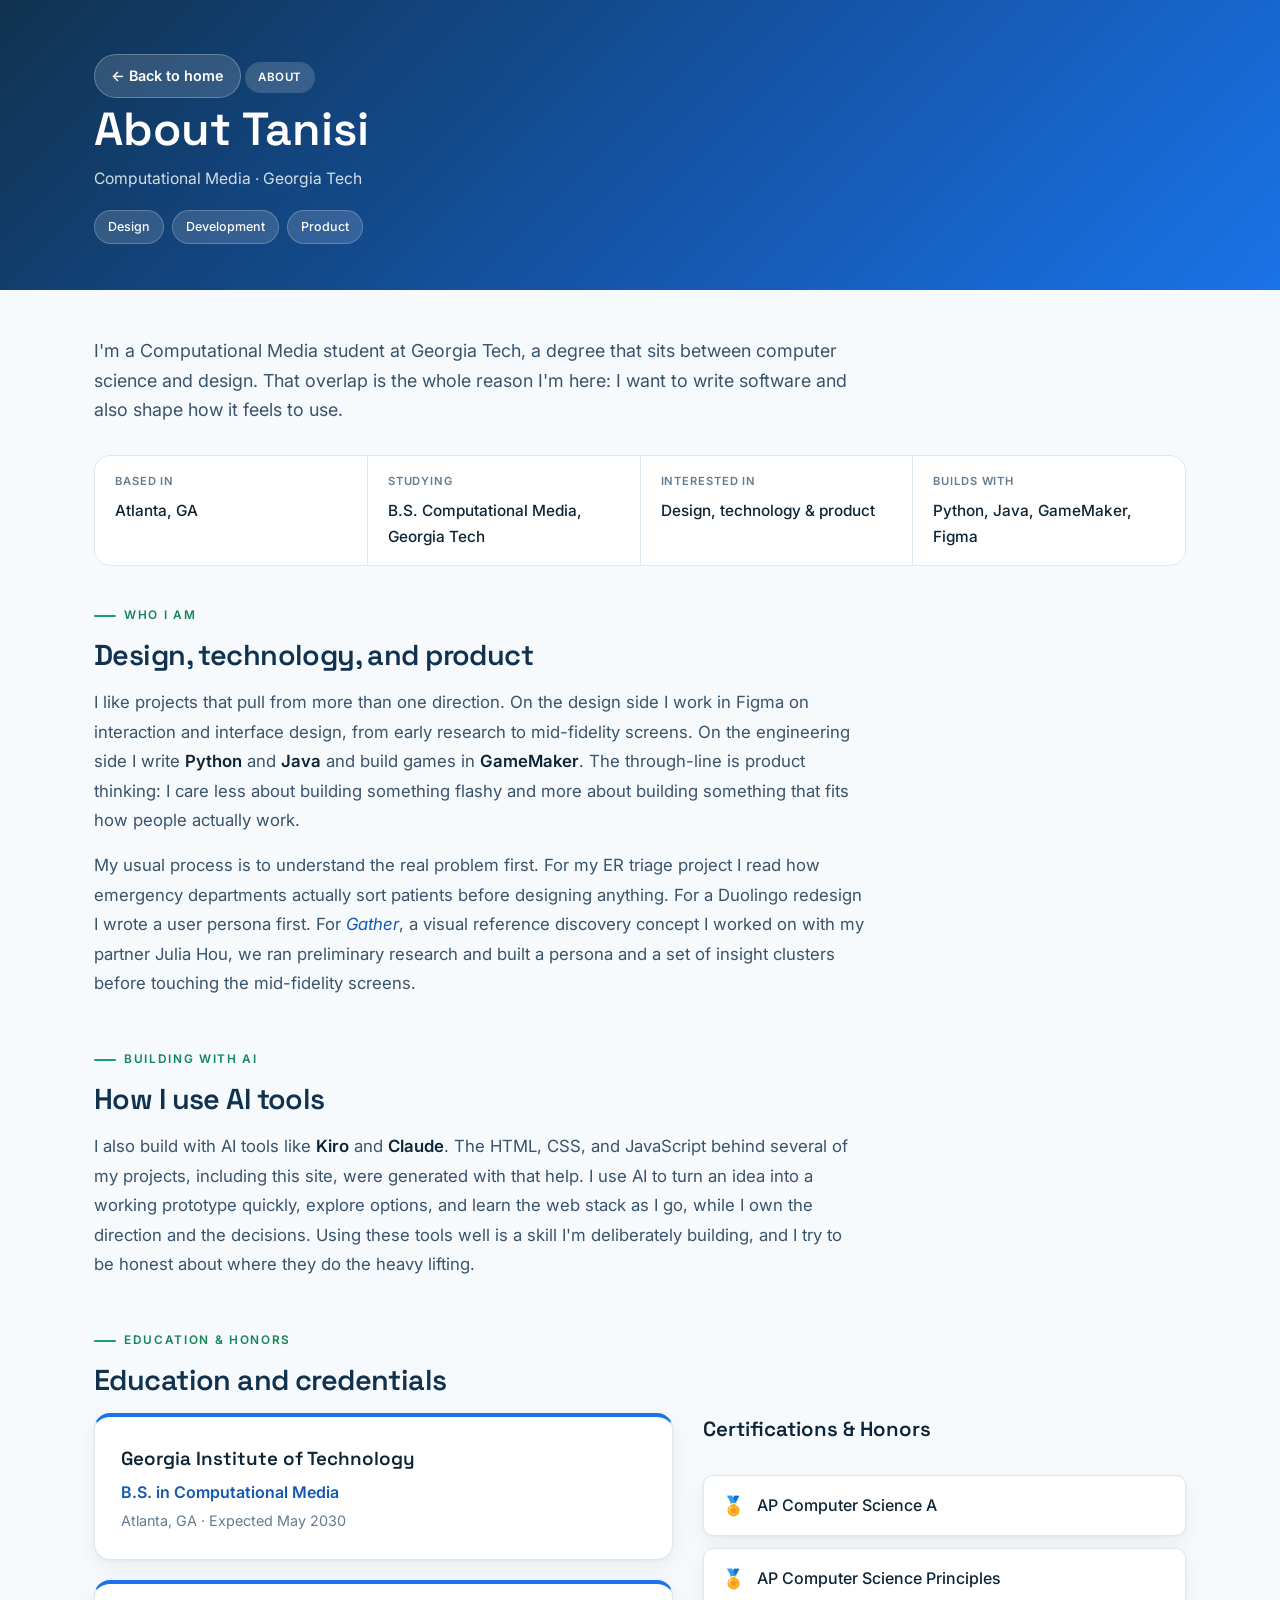
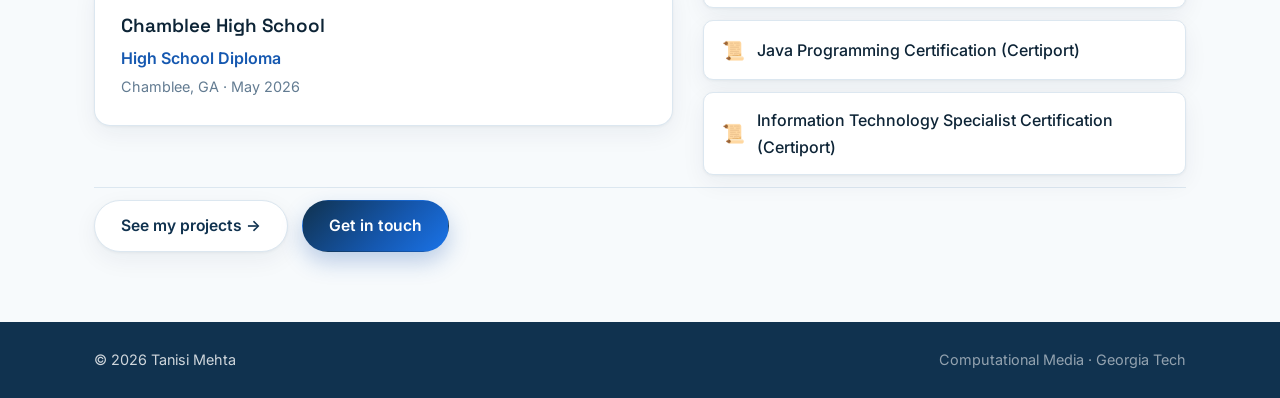
==== commit 7cc5b27e: "Revert to original portfolio design (restore pre-redesign site)" ====
--- a/about.html
+++ b/about.html
@@ -8,9 +8,9 @@
   <title>About · Tanisi Mehta</title>
   <link rel="preconnect" href="https://fonts.googleapis.com" />
   <link rel="preconnect" href="https://fonts.gstatic.com" crossorigin />
-  <link href="https://fonts.googleapis.com/css2?family=Fraunces:ital,opsz,wght@0,9..144,400;0,9..144,500;0,9..144,600;1,9..144,400;1,9..144,500&family=Space+Grotesk:wght@400;500;600;700&family=Inter:wght@400;500;600;700&display=swap" rel="stylesheet" />
+  <link href="https://fonts.googleapis.com/css2?family=Space+Grotesk:wght@400;500;600;700&family=Inter:wght@400;500;600;700&display=swap" rel="stylesheet" />
   <link rel="stylesheet" href="css/styles.css" />
-  <link rel="icon" href="data:image/svg+xml,<svg xmlns='http://www.w3.org/2000/svg' viewBox='0 0 100 100'><defs><linearGradient id='g' x1='0' y1='0' x2='1' y2='1'><stop offset='0' stop-color='%23e8a7b8'/><stop offset='1' stop-color='%238e3b5e'/></linearGradient></defs><rect width='100' height='100' rx='26' fill='url(%23g)'/><rect x='30' y='29' width='40' height='9' rx='4.5' fill='white'/><rect x='45.5' y='29' width='9' height='42' rx='4.5' fill='white'/></svg>" />
+  <link rel="icon" href="data:image/svg+xml,<svg xmlns='http://www.w3.org/2000/svg' viewBox='0 0 100 100'><defs><linearGradient id='g' x1='0' y1='0' x2='1' y2='1'><stop offset='0' stop-color='%231a73e8'/><stop offset='1' stop-color='%231aa06a'/></linearGradient></defs><rect width='100' height='100' rx='26' fill='url(%23g)'/><rect x='30' y='29' width='40' height='9' rx='4.5' fill='white'/><rect x='45.5' y='29' width='9' height='42' rx='4.5' fill='white'/></svg>" />
 </head>
 <body>
   <a class="skip-link" href="#main">Skip to content</a>
--- a/css/styles.css
+++ b/css/styles.css
@@ -1,59 +1,44 @@
 /* ============================================================
-   Tanisi Mehta · Portfolio Design System — "Blush Studio"
-   An experimental editorial direction: warm blush + dusty rose
-   accents on light neutral paper, muted plum/berry for contrast,
-   with touches of lavender and pale peach. Asymmetric layout,
-   oversized display type, translucent layers, intentional motion.
-   Fonts: Fraunces (editorial display) + Inter (UI).
+   Tanisi Mehta · Portfolio Design System
+   Palette: white surfaces, light blue + soft green accents,
+   clean blue-slate ink. No purple. Google / Microsoft inspired:
+   calm, minimal, professional.
+   Fonts: Space Grotesk (display) + Inter (UI).
    Accessible, responsive, motion-respecting.
    ============================================================ */
 
 :root {
-  /* Surfaces — warm light neutrals, not pink-washed */
-  --bg:          #fbf8f6;   /* warm paper */
-  --bg-2:        #f6eef0;   /* faint blush paper (sections) */
+  /* Surfaces */
+  --bg:          #f7fafc;   /* clean near-white */
   --surface:     #ffffff;
-  --tint:        #fbe9ee;   /* soft blush tint */
-  --tint-green:  #efe9f4;   /* pale lavender tint (2nd accent surface) */
-  --peach:       #fcefe3;   /* pale peach */
-  --lav:         #efe7f6;   /* lavender wash */
-
-  /* Ink — warm plum-charcoal, readable on paper */
-  --ink:         #2a1e28;   /* deep plum-charcoal */
-  --ink-2:       #574453;   /* muted plum-grey */
-  --ink-3:       #8a7682;   /* soft mauve-grey */
-  --line:        #ecdfe3;   /* hairline, warm */
-  --line-2:      #e2d2d8;
-
-  /* Brand accents — blush → rose → berry, with plum for contrast.
-     Legacy token names (--blue/--green/--navy...) are remapped so every
-     existing component recolors cohesively without markup changes. */
-  --blush:       #e8a7b8;   /* soft blush */
-  --rose:        #d6708a;   /* dusty rose (primary accent) */
-  --rose-deep:   #b94e6c;
-  --berry:       #8e3b5e;   /* muted berry/plum contrast */
-  --plum:        #4a2740;   /* deep plum (dark surfaces, ink on accents) */
-
-  --blue:        var(--rose);        /* primary accent */
-  --blue-deep:   var(--rose-deep);
-  --sky:         var(--blush);
-  --green:       var(--berry);       /* secondary/contrast accent */
-  --green-deep:  var(--berry);
-  --navy:        var(--plum);        /* dark header/footer/CTA */
-  --slate:       #3a2333;
-
-  --grad:     linear-gradient(118deg, #e8a7b8 0%, #d6708a 46%, #8e3b5e 100%);
-  --grad-cta: linear-gradient(135deg, #4a2740 0%, #8e3b5e 58%, #d6708a 100%);
-  --grad-soft: linear-gradient(120deg, #fbe9ee 0%, #efe7f6 55%, #fcefe3 100%);
+  --tint:        #e8f1fb;   /* light blue tint */
+  --tint-green:  #e6f4ee;   /* soft green tint */
+
+  /* Ink (blue-slate, no indigo) */
+  --ink:         #0d2436;   /* deep blue-slate */
+  --ink-2:       #38536b;   /* slate */
+  --ink-3:       #637c92;   /* muted slate */
+  --line:        #dce7f0;
+
+  /* Brand */
+  --blue:        #1a73e8;   /* primary blue (Google-style) */
+  --blue-deep:   #1558b0;
+  --sky:         #4a94ec;
+  --green:       #1aa06a;   /* soft green accent */
+  --green-deep:  #15855a;
+  --navy:        #10324f;   /* dark blue header/footer (not navy-indigo) */
+  --slate:       #1b3a57;
+
+  --grad:     linear-gradient(120deg, #1a73e8 0%, #2f9ad4 52%, #1aa06a 100%);
+  --grad-cta: linear-gradient(135deg, #10324f 0%, #1558b0 60%, #1a73e8 100%);
 
   --font-ui:   "Inter", system-ui, -apple-system, "Segoe UI", sans-serif;
-  --font-disp: "Fraunces", "Space Grotesk", Georgia, serif;
-
-  --r-sm: 10px; --r-md: 16px; --r-lg: 26px; --r-pill: 999px;
-  --shadow-1: 0 2px 6px rgba(74,39,64,.05), 0 14px 34px rgba(74,39,64,.07);
-  --shadow-2: 0 26px 60px rgba(74,39,64,.16);
-  --shadow-rose: 0 20px 50px rgba(185,78,108,.22);
-  --maxw: 1180px;
+  --font-disp: "Space Grotesk", "Inter", system-ui, sans-serif;
+
+  --r-sm: 10px; --r-md: 16px; --r-lg: 24px; --r-pill: 999px;
+  --shadow-1: 0 1px 3px rgba(15,37,64,.05), 0 8px 24px rgba(15,37,64,.06);
+  --shadow-2: 0 18px 46px rgba(15,37,64,.14);
+  --maxw: 1140px;
 }
 
 * { box-sizing: border-box; margin: 0; padding: 0; }
@@ -67,26 +52,15 @@
   font-family: var(--font-ui);
   color: var(--ink);
   background: var(--bg);
-  line-height: 1.68;
+  line-height: 1.65;
   -webkit-font-smoothing: antialiased;
   overflow-x: hidden;
-  position: relative;
-}
-/* Barely-there grain + warm radial washes for depth on the paper. */
-body::before {
-  content: ""; position: fixed; inset: 0; z-index: -2; pointer-events: none;
-  background:
-    radial-gradient(42% 32% at 88% -4%, rgba(232,167,184,.20), transparent 70%),
-    radial-gradient(38% 30% at -6% 12%, rgba(239,231,246,.45), transparent 72%),
-    radial-gradient(40% 34% at 50% 108%, rgba(252,239,227,.40), transparent 70%);
 }
 
 img { max-width: 100%; display: block; }
 a { color: inherit; text-decoration: none; }
 
-::selection { background: var(--blush); color: var(--plum); }
-
-:focus-visible { outline: 3px solid var(--rose); outline-offset: 3px; border-radius: 6px; }
+:focus-visible { outline: 3px solid var(--blue); outline-offset: 3px; border-radius: 6px; }
 
 .skip-link {
   position: absolute; left: 14px; top: -60px; z-index: 2000;
@@ -105,10 +79,8 @@
 .underline { position: relative; white-space: nowrap; }
 .underline::after {
   content: ""; position: absolute; left: 0; right: 0; bottom: 4px; height: 10px;
-  background: rgba(214,112,138,.32); z-index: -1; border-radius: 4px;
-}
-/* The hero accent word is set in italic display for an editorial feel. */
-.hero__title .grad { font-style: italic; font-weight: 500; }
+  background: rgba(43,183,131,.30); z-index: -1; border-radius: 4px;
+}
 
 /* ---------------- Buttons ---------------- */
 .btn {
@@ -119,20 +91,20 @@
   min-height: 52px; line-height: 1;
 }
 .btn:hover { transform: translateY(-2px); }
-.btn--primary { background: var(--grad-cta); color: #fff; box-shadow: var(--shadow-rose); }
-.btn--ghost { background: var(--surface); color: var(--berry); border-color: var(--line-2); box-shadow: var(--shadow-1); }
-.btn--ghost:hover { border-color: var(--rose); color: var(--rose-deep); }
-.btn--light { background: #fff; color: var(--berry); }
+.btn--primary { background: var(--grad-cta); color: #fff; box-shadow: 0 10px 22px rgba(31,91,176,.28); }
+.btn--ghost { background: var(--surface); color: var(--navy); border-color: var(--line); box-shadow: var(--shadow-1); }
+.btn--ghost:hover { border-color: var(--blue); }
+.btn--light { background: #fff; color: var(--navy); }
 .btn--outline { background: transparent; color: #fff; border-color: rgba(255,255,255,.55); }
 .btn--outline:hover { background: rgba(255,255,255,.12); }
 
 /* ---------------- Nav ---------------- */
 .nav {
   position: sticky; top: 0; z-index: 100;
-  background: rgba(251,248,246,.78); backdrop-filter: blur(14px) saturate(1.3);
+  background: rgba(246,249,252,.85); backdrop-filter: blur(12px);
   border-bottom: 1px solid transparent; transition: border-color .2s, box-shadow .2s, background .2s;
 }
-.nav.is-scrolled { border-color: var(--line); box-shadow: 0 6px 22px rgba(74,39,64,.07); }
+.nav.is-scrolled { border-color: var(--line); box-shadow: 0 4px 18px rgba(15,37,64,.06); }
 .nav__inner { max-width: var(--maxw); margin: 0 auto; padding: 14px 24px; display: flex; align-items: center; gap: 16px; }
 .nav__brand { display: flex; align-items: center; gap: 10px; font-weight: 700; font-size: 1.15rem; }
 .nav__mark {
@@ -157,98 +129,57 @@
 .nav__toggle[aria-expanded="true"] span:nth-child(3) { transform: translateY(-7.5px) rotate(-45deg); }
 
 /* ---------------- Hero ---------------- */
-.hero { position: relative; overflow: hidden; padding: 72px 0 104px; }
+.hero { position: relative; overflow: hidden; padding: 80px 0 96px; }
 .hero__bg { position: absolute; inset: 0; z-index: 0; pointer-events: none; }
-.blob { position: absolute; border-radius: 50%; filter: blur(70px); opacity: .6; }
-.blob--1 { width: 460px; height: 460px; background: var(--blush); top: -140px; right: -70px; animation: float 16s ease-in-out infinite; }
-.blob--2 { width: 400px; height: 400px; background: var(--lav); bottom: -170px; left: -110px; animation: float 20s ease-in-out infinite reverse; }
-.blob--3 { width: 300px; height: 300px; background: var(--peach); top: 40%; left: 50%; opacity: .5; animation: float 22s ease-in-out infinite; }
-@keyframes float { 0%,100% { transform: translate(0,0) scale(1); } 50% { transform: translate(24px,-28px) scale(1.07); } }
-
-/* Asymmetric editorial hero: wide text column + offset portrait, with an
-   oversized outlined "studio" word-mark floating behind as a layer. */
+.blob { position: absolute; border-radius: 50%; filter: blur(64px); opacity: .55; }
+.blob--1 { width: 440px; height: 440px; background: #bcdcff; top: -130px; right: -90px; animation: float 15s ease-in-out infinite; }
+.blob--2 { width: 380px; height: 380px; background: #bdecd8; bottom: -150px; left: -100px; animation: float 19s ease-in-out infinite reverse; }
+.blob--3 { width: 260px; height: 260px; background: #d4e8ff; top: 42%; left: 46%; opacity: .4; animation: float 21s ease-in-out infinite; }
+@keyframes float { 0%,100% { transform: translate(0,0) scale(1); } 50% { transform: translate(20px,-24px) scale(1.06); } }
+
 .hero__inner {
   position: relative; z-index: 1; max-width: var(--maxw); margin: 0 auto; padding: 0 24px;
-  display: grid; grid-template-columns: 1.25fr .75fr; gap: 56px; align-items: center;
-}
-.hero__eyebrow {
-  font-weight: 600; letter-spacing: .22em; text-transform: uppercase; font-size: .76rem;
-  color: var(--rose-deep); margin-bottom: 20px; display: inline-flex; align-items: center; gap: 12px;
-}
-.hero__eyebrow::before { content: ""; width: 34px; height: 1.5px; background: var(--rose); display: inline-block; }
-.hero__title {
-  font-family: var(--font-disp); font-weight: 400; font-size: clamp(2.6rem, 7vw, 5.1rem);
-  line-height: .98; letter-spacing: -.03em; margin-bottom: 20px; font-optical-sizing: auto;
-}
-.hero__lede { font-size: 1.12rem; color: var(--ink-2); max-width: 500px; margin-bottom: 32px; }
+  display: grid; grid-template-columns: 1.15fr .85fr; gap: 48px; align-items: center;
+}
+.hero__eyebrow { font-weight: 600; letter-spacing: .12em; text-transform: uppercase; font-size: .8rem; color: var(--blue-deep); margin-bottom: 18px; }
+.hero__title { font-family: var(--font-disp); font-weight: 600; font-size: clamp(2.2rem, 5.2vw, 3.7rem); line-height: 1.1; letter-spacing: -.02em; margin-bottom: 22px; }
+.hero__lede { font-size: 1.1rem; color: var(--ink-2); max-width: 560px; margin-bottom: 30px; }
 .hero__lede strong { color: var(--ink); font-weight: 600; }
 .hero__cta { display: flex; flex-wrap: wrap; gap: 14px; margin-bottom: 42px; }
 .hero__stats { list-style: none; display: flex; gap: 34px; flex-wrap: wrap; }
 .hero__stats li { display: flex; flex-direction: column; }
-.hero__stat-num { font-family: var(--font-disp); font-weight: 700; font-size: 1.85rem; color: var(--berry); line-height: 1; }
+.hero__stat-num { font-family: var(--font-disp); font-weight: 700; font-size: 1.85rem; color: var(--navy); line-height: 1; }
 .hero__stat-lbl { font-size: .82rem; color: var(--ink-3); margin-top: 6px; }
 
-/* Portrait: offset, rotated frame with a layered blush plate behind it. */
 .hero__portrait { position: relative; justify-self: center; }
 .portrait {
-  position: relative; width: min(330px, 72vw); aspect-ratio: 4/5;
-  border-radius: 160px 160px 20px 20px;
-  background: var(--grad); box-shadow: var(--shadow-rose); overflow: hidden;
-  display: grid; place-items: center; border: 7px solid #fff;
-  transform: rotate(2.5deg); transition: transform .5s cubic-bezier(.22,.61,.36,1);
-}
-.hero__portrait::before {
-  content: ""; position: absolute; inset: -14px -14px 18px 18px; z-index: -1;
-  border: 1.5px solid var(--rose); border-radius: 160px 160px 20px 20px;
-  transform: rotate(-3deg); opacity: .6;
-}
-.hero__portrait:hover .portrait { transform: rotate(0deg) scale(1.01); }
+  position: relative; width: min(340px, 74vw); aspect-ratio: 4/5; border-radius: var(--r-lg);
+  background: var(--grad); box-shadow: var(--shadow-2); overflow: hidden;
+  display: grid; place-items: center; border: 6px solid #fff;
+}
 .portrait img { width: 100%; height: 100%; object-fit: cover; }
-.portrait__mono { display: none; font-family: var(--font-disp); font-weight: 600; font-size: 5rem; color: rgba(255,255,255,.95); }
+.portrait__mono { display: none; font-family: var(--font-disp); font-weight: 700; font-size: 5rem; color: rgba(255,255,255,.92); }
 .portrait--empty .portrait__mono { display: block; }
 .portrait__badge {
-  position: absolute; bottom: 20px; right: -16px; background: #fff; color: var(--berry);
+  position: absolute; bottom: 18px; right: -14px; background: #fff; color: var(--navy);
   font-weight: 600; font-size: .85rem; padding: 10px 18px; border-radius: var(--r-pill);
-  box-shadow: var(--shadow-2); z-index: 2;
-}
-.portrait__badge .dot { color: var(--rose); animation: pulse-dot 2.4s ease-in-out infinite; }
-@keyframes pulse-dot { 0%,100% { opacity: 1; } 50% { opacity: .4; } }
+  box-shadow: var(--shadow-2);
+}
+.portrait__badge .dot { color: var(--green); }
 .hero__portrait .portrait__badge { z-index: 2; }
 
-/* Oversized outlined word floating behind the hero, bleeding off the edge. */
-.hero__ghostword {
-  position: absolute; z-index: 0; right: -2vw; bottom: -2.5vw; pointer-events: none;
-  font-family: var(--font-disp); font-style: italic; font-weight: 500;
-  font-size: clamp(7rem, 20vw, 17rem); line-height: .8; letter-spacing: -.04em;
-  color: transparent; -webkit-text-stroke: 1.5px rgba(214,112,138,.26);
-  text-stroke: 1.5px rgba(214,112,138,.26); user-select: none;
-}
-@media (max-width: 760px) { .hero__ghostword { display: none; } }
-
-.hero__scroll { position: absolute; left: 50%; bottom: 20px; transform: translateX(-50%); z-index: 2; width: 26px; height: 44px; border: 2px solid var(--ink-3); border-radius: 14px; display: grid; place-items: start center; padding-top: 8px; }
-.hero__scroll span { width: 4px; height: 8px; background: var(--rose); border-radius: 4px; animation: scrolldot 1.6s infinite; }
+.hero__scroll { position: absolute; left: 50%; bottom: 18px; transform: translateX(-50%); z-index: 2; width: 26px; height: 44px; border: 2px solid var(--ink-3); border-radius: 14px; display: grid; place-items: start center; padding-top: 8px; }
+.hero__scroll span { width: 4px; height: 8px; background: var(--ink-3); border-radius: 4px; animation: scrolldot 1.6s infinite; }
 @keyframes scrolldot { 0% { opacity: 0; transform: translateY(0); } 40% { opacity: 1; } 80% { opacity: 0; transform: translateY(10px); } }
 
 /* ---------------- Sections ---------------- */
-.section { padding: 104px 0; position: relative; }
-.section--tint { background: var(--bg-2); }
-.section--tint::before, .section--tint::after {
-  content: ""; position: absolute; left: 0; right: 0; height: 1px;
-  background: linear-gradient(90deg, transparent, var(--line-2) 20%, var(--line-2) 80%, transparent);
-}
-.section--tint::before { top: 0; } .section--tint::after { bottom: 0; }
-.section__kicker {
-  font-weight: 600; letter-spacing: .2em; text-transform: uppercase; font-size: .74rem;
-  color: var(--rose-deep); margin-bottom: 16px;
-}
-.section__kicker--light { color: var(--blush); }
-.section__title {
-  font-family: var(--font-disp); font-weight: 400; font-size: clamp(2rem, 4.6vw, 3.3rem);
-  line-height: 1.06; letter-spacing: -.025em; margin-bottom: 20px; max-width: 18ch;
-}
-.section__title em { font-style: italic; color: var(--rose-deep); }
+.section { padding: 92px 0; }
+.section--tint { background: var(--tint); }
+.section__kicker { font-weight: 600; letter-spacing: .14em; text-transform: uppercase; font-size: .78rem; color: var(--green-deep); margin-bottom: 14px; }
+.section__kicker--light { color: #8fe3c2; }
+.section__title { font-family: var(--font-disp); font-weight: 600; font-size: clamp(1.9rem, 4vw, 2.9rem); line-height: 1.14; letter-spacing: -.02em; margin-bottom: 20px; max-width: 20ch; }
 .section__title--light { color: #fff; }
-.section__intro { font-size: 1.08rem; color: var(--ink-2); max-width: 58ch; margin-bottom: 48px; }
+.section__intro { font-size: 1.06rem; color: var(--ink-2); max-width: 62ch; margin-bottom: 42px; }
 
 /* ---------------- About ---------------- */
 .about__grid { display: grid; grid-template-columns: 1.5fr 1fr; gap: 40px; align-items: start; margin-top: 12px; }
@@ -317,77 +248,38 @@
 .timeline__media { max-width: 420px; margin-top: 14px; }
 
 /* ---------------- Project tiles (grid of cards linking to detail pages) ---------------- */
-/* ---------------- Project tiles — layered editorial previews ----------
-   Each tile gets its own accent (cycled via --accent) so projects read as
-   distinct, not a repeating card grid. The media sits on a tinted plate
-   with a soft colored glow that blooms on hover; the whole tile lifts and
-   the image zooms gently. Per-project accents set with nth-child. */
 .tiles {
   display: grid; grid-template-columns: repeat(auto-fill, minmax(300px, 1fr));
-  gap: 30px 28px; margin-top: 16px;
+  gap: 26px; margin-top: 12px;
 }
 .tile {
-  --accent: var(--rose); --accent-soft: var(--tint);
-  position: relative; display: flex; flex-direction: column; background: var(--surface);
-  border: 1px solid var(--line); border-radius: 4px 4px 22px 22px; overflow: hidden;
-  box-shadow: var(--shadow-1);
-  transition: transform .35s cubic-bezier(.22,.61,.36,1), box-shadow .35s ease, border-color .25s ease;
-}
-/* A thin accent rule across the top — the tile's "spine". */
-.tile::before {
-  content: ""; position: absolute; top: 0; left: 0; right: 0; height: 4px; z-index: 3;
-  background: var(--accent); transform: scaleX(0); transform-origin: left;
-  transition: transform .4s cubic-bezier(.22,.61,.36,1);
-}
-.tile:hover { transform: translateY(-8px); box-shadow: var(--shadow-2); border-color: var(--accent); }
-.tile:hover::before { transform: scaleX(1); }
-
-/* Per-project accent identity (cycles for any number of tiles). */
-.tile:nth-child(6n+1) { --accent: var(--rose);      --accent-soft: #fbe9ee; }
-.tile:nth-child(6n+2) { --accent: var(--berry);     --accent-soft: #efe4ea; }
-.tile:nth-child(6n+3) { --accent: #c98a5e;          --accent-soft: var(--peach); }
-.tile:nth-child(6n+4) { --accent: #8f7bb3;          --accent-soft: var(--lav); }
-.tile:nth-child(6n+5) { --accent: var(--rose-deep); --accent-soft: #f7e3e9; }
-.tile:nth-child(6n+6) { --accent: #b06a86;          --accent-soft: #f3e6ec; }
-
-.tile__media {
-  position: relative; aspect-ratio: 16 / 10; overflow: hidden;
-  background:
-    radial-gradient(120% 120% at 70% -10%, color-mix(in srgb, var(--accent) 16%, transparent), transparent 60%),
-    var(--accent-soft);
-}
+  display: flex; flex-direction: column; background: var(--surface);
+  border: 1px solid var(--line); border-radius: var(--r-md); overflow: hidden;
+  box-shadow: var(--shadow-1); transition: transform .2s ease, box-shadow .2s ease, border-color .2s ease;
+}
+.tile:hover { transform: translateY(-6px); box-shadow: var(--shadow-2); border-color: var(--sky); }
+.tile__media { position: relative; aspect-ratio: 16 / 10; background: var(--tint); overflow: hidden; }
 .tile__media img, .tile__media video { width: 100%; height: 100%; object-fit: cover; display: block; }
-/* A soft accent glow that blooms from a corner on hover. */
-.tile__media::after {
-  content: ""; position: absolute; inset: 0; z-index: 1; pointer-events: none;
-  background: radial-gradient(60% 60% at 85% 110%, color-mix(in srgb, var(--accent) 34%, transparent), transparent 70%);
-  opacity: 0; transition: opacity .4s ease;
-}
-.tile:hover .tile__media::after { opacity: 1; }
-.tile__media--contain img { object-fit: contain; object-position: center; padding: 12px; }
+/* Wide UI screenshots: show the whole screen (less zoomed) on the tint
+   backing instead of cropping hard. Scoped to cards that opt in. */
+.tile__media--contain img { object-fit: contain; object-position: center; padding: 10px; }
 .tile__tag {
-  position: absolute; top: 14px; left: 14px; z-index: 2;
-  background: rgba(255,255,255,.92); color: var(--berry); font-size: .66rem; font-weight: 700;
-  letter-spacing: .08em; text-transform: uppercase; padding: 6px 12px; border-radius: var(--r-pill);
-  box-shadow: 0 4px 12px rgba(74,39,64,.1); backdrop-filter: blur(4px);
-}
-.tile__tag--star { background: var(--grad); color: #fff; }
-.tile__body { position: relative; display: flex; flex-direction: column; flex: 1; padding: 24px 24px 26px; }
-.tile__title {
-  font-family: var(--font-disp); font-size: 1.5rem; font-weight: 400; line-height: 1.12;
-  letter-spacing: -.02em; color: var(--ink); transition: color .2s ease;
-}
-.tile:hover .tile__title { color: var(--accent); }
-.tile__meta { color: var(--ink-3); font-size: .86rem; margin-top: 8px; }
+  position: absolute; top: 12px; left: 12px; z-index: 2;
+  background: rgba(15,37,64,.84); color: #fff; font-size: .68rem; font-weight: 600;
+  letter-spacing: .04em; text-transform: uppercase; padding: 5px 11px; border-radius: var(--r-pill);
+}
+.tile__tag--star { background: var(--grad); }
+.tile__body { display: flex; flex-direction: column; flex: 1; padding: 22px 22px 24px; }
+.tile__title { font-family: var(--font-disp); font-size: 1.22rem; font-weight: 600; line-height: 1.25; color: var(--navy); }
+.tile__meta { color: var(--ink-3); font-size: .86rem; margin-top: 6px; }
 .tile__desc { color: var(--ink-2); font-size: .94rem; margin-top: 12px; }
-.tile__cta { margin-top: auto; padding-top: 20px; }
-/* Text-link CTA with an arrow that slides — lighter than a filled button. */
+.tile__cta { margin-top: auto; padding-top: 18px; }
 .tile__btn {
   display: inline-flex; align-items: center; gap: 8px; font-weight: 600; font-size: .92rem;
-  color: var(--berry); padding: 2px 0; border-bottom: 1.5px solid transparent;
-  transition: gap .25s ease, color .2s ease, border-color .2s ease;
-}
-.tile:hover .tile__btn { color: var(--accent); border-color: var(--accent); gap: 12px; }
+  padding: 11px 20px; border-radius: var(--r-pill); background: var(--grad-cta); color: #fff;
+  box-shadow: 0 8px 18px rgba(31,91,176,.26); transition: transform .18s ease;
+}
+.tile__btn:hover { transform: translateY(-2px); }
 
 /* ---------------- Project detail pages ---------------- */
 .detail-hero {
@@ -404,7 +296,7 @@
   letter-spacing: .05em; text-transform: uppercase; padding: 6px 13px; border-radius: var(--r-pill);
   background: rgba(255,255,255,.16);
 }
-.detail-hero__title { font-family: var(--font-disp); font-size: clamp(2.1rem, 5vw, 3.3rem); font-weight: 400; line-height: 1.04; letter-spacing: -.025em; }
+.detail-hero__title { font-family: var(--font-disp); font-size: clamp(1.9rem, 4.5vw, 2.9rem); font-weight: 600; line-height: 1.14; }
 .detail-hero__titlesuffix {
   font-family: var(--font-ui); font-weight: 500; font-size: .5em;
   color: rgba(255,255,255,.78); white-space: nowrap; margin-left: .3em;
@@ -505,7 +397,7 @@
 .timeline::before { content: ""; position: absolute; left: 6px; top: 8px; bottom: 8px; width: 2px; background: linear-gradient(var(--blue), var(--green)); }
 .timeline__item { position: relative; padding: 0 0 34px 24px; }
 .timeline__item:last-child { padding-bottom: 0; }
-.timeline__dot { position: absolute; left: -28px; top: 6px; width: 14px; height: 14px; border-radius: 50%; background: var(--rose); border: 3px solid var(--bg); box-shadow: 0 0 0 3px rgba(214,112,138,.22); }
+.timeline__dot { position: absolute; left: -28px; top: 6px; width: 14px; height: 14px; border-radius: 50%; background: var(--blue); border: 3px solid var(--bg); box-shadow: 0 0 0 3px rgba(47,125,225,.22); }
 .timeline__body { background: var(--surface); border: 1px solid var(--line); border-radius: var(--r-md); padding: 22px 26px; box-shadow: var(--shadow-1); }
 .timeline__row { display: flex; justify-content: space-between; gap: 12px; flex-wrap: wrap; align-items: baseline; }
 .timeline__row h3 { font-family: var(--font-disp); font-weight: 600; font-size: 1.18rem; }
@@ -578,11 +470,14 @@
    (appended; keeps the base system above untouched)
    ============================================================ */
 
-/* ---- Editorial display typography & hierarchy ---- */
-.hero__title { font-weight: 400; letter-spacing: -.03em; line-height: .98; margin-bottom: 18px; }
+/* ---- Sleeker display typography & hierarchy ---- */
+.hero__title { font-weight: 700; letter-spacing: -.03em; line-height: 1.06; margin-bottom: 12px; }
 .section__title { letter-spacing: -.025em; }
-.section__kicker { position: relative; padding-left: 0; }
-.section__kicker::before { content: none; }
+.section__kicker { position: relative; padding-left: 30px; }
+.section__kicker::before {
+  content: ""; position: absolute; left: 0; top: 50%; transform: translateY(-50%);
+  width: 22px; height: 2px; background: var(--green); border-radius: 2px;
+}
 .hero__lede { line-height: 1.7; }
 
 /* ---- Hero typing animation ---- */
@@ -635,9 +530,9 @@
 .nav__link.is-active:not(.nav__link--cta)::after { transform: scaleX(1); }
 
 .tile__media img, .tile__media video { transition: transform .4s ease; }
-.tile:hover .tile__media img, .tile:hover .tile__media video { transform: scale(1.05); }
+.tile:hover .tile__media img, .tile:hover .tile__media video { transform: scale(1.04); }
 .tile__title { transition: color .2s ease; }
-.tile:hover .tile__title { color: var(--accent); }
+.tile:hover .tile__title { color: var(--blue-deep); }
 
 .about__facts li { transition: background .2s ease; }
 .about__facts li:hover { background: var(--tint); }
@@ -645,10 +540,10 @@
 .edu__card { transition: transform .2s ease, box-shadow .2s ease; }
 .edu__card:hover { transform: translateY(-3px); box-shadow: var(--shadow-2); }
 .honors li { transition: transform .15s ease, border-color .2s ease; }
-.honors li:hover { transform: translateX(3px); border-color: var(--rose); }
+.honors li:hover { transform: translateX(3px); border-color: var(--sky); }
 
 .btn--primary { transition: transform .18s ease, box-shadow .18s ease; }
-.btn--primary:hover { box-shadow: 0 18px 38px rgba(185,78,108,.3); }
+.btn--primary:hover { box-shadow: 0 14px 30px rgba(31,91,176,.34); }
 
 /* ============================================================
    Interactive refinements: cursor glow, section reveals,
@@ -669,8 +564,8 @@
   opacity: 0;
   background: radial-gradient(
     circle at center,
-    rgba(214,112,138,.16) 0%,          /* dusty rose core */
-    rgba(239,231,246,.12) 42%,         /* lavender mid */
+    rgba(26,115,232,.16) 0%,           /* light blue core */
+    rgba(26,160,106,.10) 42%,          /* soft green mid */
     rgba(255,255,255,0) 72%            /* fades to nothing */
   );
   filter: blur(14px);
@@ -953,7 +848,7 @@
 
 /* Outcome / learnings block */
 .cs-outcome {
-  margin-top: 26px; background: var(--lav); border: 1px solid var(--line-2);
+  margin-top: 26px; background: var(--tint-green); border: 1px solid #cfe9dd;
   border-radius: var(--r-md); padding: 24px 26px;
 }
 .cs-outcome .cs-prose { max-width: none; color: var(--slate); }
@@ -1025,23 +920,12 @@
   -webkit-text-fill-color: transparent; color: transparent;
 }
 
-/* ---- Featured tiles: asymmetric editorial layout ----
-   The first (hero) project spans two columns and taller media, the next
-   two stack beside it, so the grid reads as a composition, not 3 clones. */
-.tiles--featured { grid-template-columns: repeat(3, 1fr); grid-auto-rows: 1fr; }
-.tiles--featured .tile:first-child { grid-column: span 2; }
-.tiles--featured .tile:first-child .tile__media { aspect-ratio: 16 / 9; }
-.tiles--featured .tile:first-child .tile__title { font-size: 1.95rem; }
-@media (max-width: 920px) {
-  .tiles--featured { grid-template-columns: repeat(2, 1fr); }
-  .tiles--featured .tile:first-child { grid-column: span 2; }
-}
-@media (max-width: 620px) {
-  .tiles--featured { grid-template-columns: 1fr; }
-  .tiles--featured .tile:first-child { grid-column: span 1; }
-}
-
-.section__more { margin-top: 42px; }
+/* ---- Featured tiles: 3-up, a touch larger ---- */
+.tiles--featured { grid-template-columns: repeat(3, 1fr); }
+@media (max-width: 920px) { .tiles--featured { grid-template-columns: repeat(2, 1fr); } }
+@media (max-width: 620px) { .tiles--featured { grid-template-columns: 1fr; } }
+
+.section__more { margin-top: 34px; }
 
 /* ---- Liquid image reveal + hover (mask + subtle ripple) ---- */
 /* Each tile image starts clipped, then wipes open when revealed. */
@@ -1209,8 +1093,8 @@
 .detail--gather {
   position: relative;
   background:
-    radial-gradient(60% 40% at 85% 0%, rgba(214,112,138,.06), transparent 70%),
-    radial-gradient(50% 35% at 0% 20%, rgba(142,59,94,.05), transparent 70%);
+    radial-gradient(60% 40% at 85% 0%, rgba(26,115,232,.05), transparent 70%),
+    radial-gradient(50% 35% at 0% 20%, rgba(26,160,106,.05), transparent 70%);
 }
 
 /* Section dividers: a thin gradient rule above each chapter (not the first),
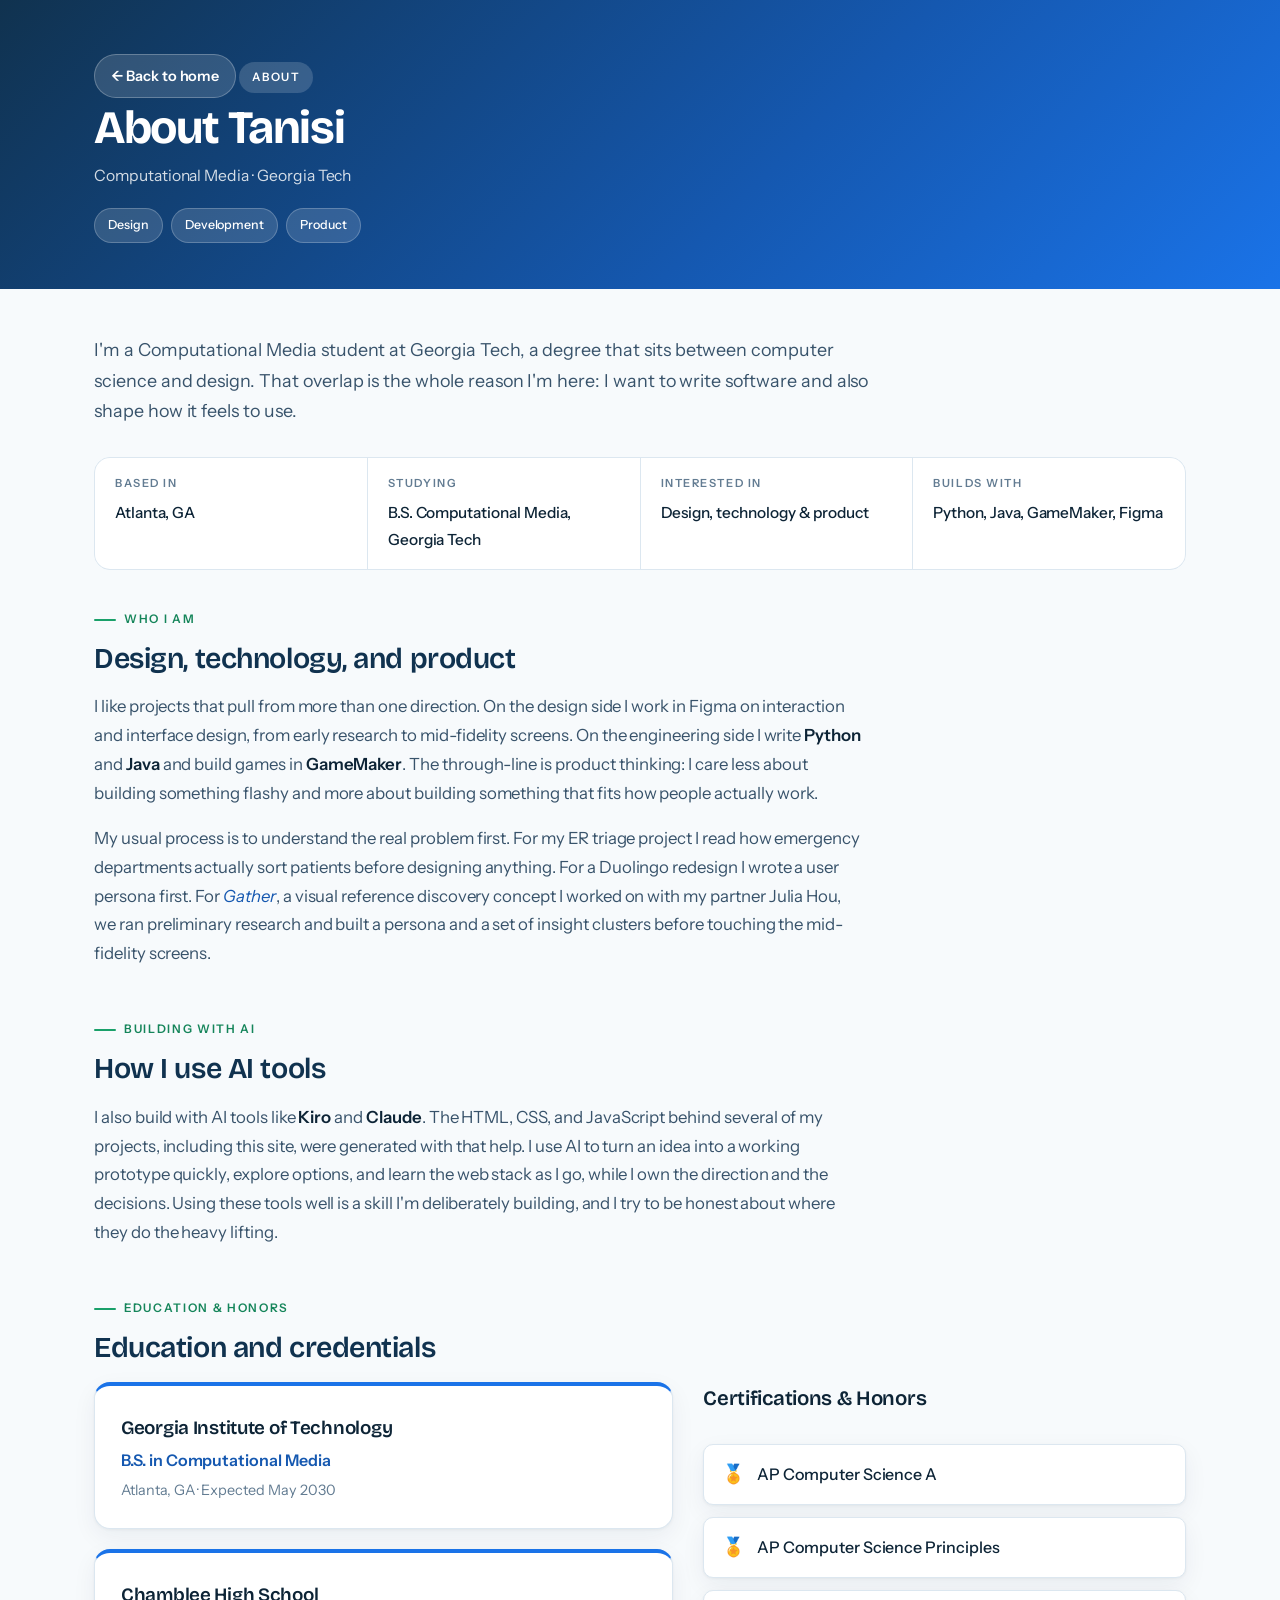
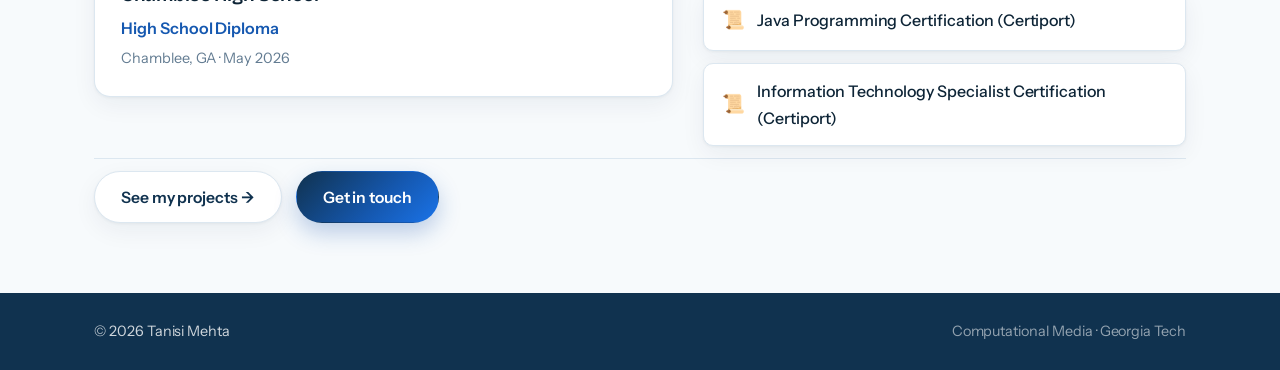
==== commit f8b95a9d: "Typography refinement: Bricolage Grotesque (display) + Instrument Sans (body), tuned weights/trackin" ====
--- a/about.html
+++ b/about.html
@@ -8,7 +8,7 @@
   <title>About · Tanisi Mehta</title>
   <link rel="preconnect" href="https://fonts.googleapis.com" />
   <link rel="preconnect" href="https://fonts.gstatic.com" crossorigin />
-  <link href="https://fonts.googleapis.com/css2?family=Space+Grotesk:wght@400;500;600;700&family=Inter:wght@400;500;600;700&display=swap" rel="stylesheet" />
+  <link href="https://fonts.googleapis.com/css2?family=Bricolage+Grotesque:opsz,wght@12..96,400;12..96,500;12..96,600;12..96,700&family=Instrument+Sans:ital,wght@0,400;0,500;0,600;0,700;1,400;1,500&display=swap" rel="stylesheet" />
   <link rel="stylesheet" href="css/styles.css" />
   <link rel="icon" href="data:image/svg+xml,<svg xmlns='http://www.w3.org/2000/svg' viewBox='0 0 100 100'><defs><linearGradient id='g' x1='0' y1='0' x2='1' y2='1'><stop offset='0' stop-color='%231a73e8'/><stop offset='1' stop-color='%231aa06a'/></linearGradient></defs><rect width='100' height='100' rx='26' fill='url(%23g)'/><rect x='30' y='29' width='40' height='9' rx='4.5' fill='white'/><rect x='45.5' y='29' width='9' height='42' rx='4.5' fill='white'/></svg>" />
 </head>
--- a/css/styles.css
+++ b/css/styles.css
@@ -3,7 +3,7 @@
    Palette: white surfaces, light blue + soft green accents,
    clean blue-slate ink. No purple. Google / Microsoft inspired:
    calm, minimal, professional.
-   Fonts: Space Grotesk (display) + Inter (UI).
+   Fonts: Bricolage Grotesque (display) + Instrument Sans (UI).
    Accessible, responsive, motion-respecting.
    ============================================================ */
 
@@ -32,8 +32,10 @@
   --grad:     linear-gradient(120deg, #1a73e8 0%, #2f9ad4 52%, #1aa06a 100%);
   --grad-cta: linear-gradient(135deg, #10324f 0%, #1558b0 60%, #1a73e8 100%);
 
-  --font-ui:   "Inter", system-ui, -apple-system, "Segoe UI", sans-serif;
-  --font-disp: "Space Grotesk", "Inter", system-ui, sans-serif;
+  /* Typography: Bricolage Grotesque (display, with personality) +
+     Instrument Sans (clean editorial neo-grotesque body). */
+  --font-ui:   "Instrument Sans", system-ui, -apple-system, "Segoe UI", sans-serif;
+  --font-disp: "Bricolage Grotesque", "Instrument Sans", system-ui, sans-serif;
 
   --r-sm: 10px; --r-md: 16px; --r-lg: 24px; --r-pill: 999px;
   --shadow-1: 0 1px 3px rgba(15,37,64,.05), 0 8px 24px rgba(15,37,64,.06);
@@ -52,8 +54,10 @@
   font-family: var(--font-ui);
   color: var(--ink);
   background: var(--bg);
-  line-height: 1.65;
+  line-height: 1.68;
+  letter-spacing: -.003em;
   -webkit-font-smoothing: antialiased;
+  text-rendering: optimizeLegibility;
   overflow-x: hidden;
 }
 
@@ -1119,3 +1123,68 @@
   .detail--gather .reveal.is-visible { opacity: 1; transform: none; transition: none; }
   .hifi img { transition: none; }
 }
+
+/* ============================================================
+   Typography refinement (Bricolage Grotesque + Instrument Sans)
+   Weight / letter-spacing / line-height tuning only — no layout,
+   color, size-structure, or content changes. Applied consistently
+   across hero, sections, nav, project cards, and case studies.
+   ============================================================ */
+
+/* Display headings: Bricolage has real presence; a slightly heavier
+   weight and tighter tracking give it a confident, editorial feel. */
+.hero__title {
+  font-weight: 700; letter-spacing: -.035em; line-height: 1.02;
+}
+.section__title,
+.detail-hero__title {
+  font-weight: 700; letter-spacing: -.03em;
+}
+.detail-hero__title { line-height: 1.08; }
+
+/* Mid-level display headings (cards, timeline, education, case-study
+   section titles, carousel, sprite note) — balanced weight + tracking. */
+.tile__title,
+.project__title,
+.timeline__row h3,
+.edu__card h3,
+.edu__subhead,
+.skillcard h3,
+.cs-section__title,
+.carousel .slide__title {
+  font-weight: 600; letter-spacing: -.015em;
+}
+
+/* Nav brand/wordmark and the small "T" mark read best a touch tighter. */
+.nav__brand { letter-spacing: -.01em; }
+.nav__name { font-family: var(--font-disp); font-weight: 600; }
+
+/* Body / UI text: Instrument Sans. Keep nav and buttons crisp with a
+   hair of negative tracking; keep long-form prose comfortable. */
+.nav__link,
+.btn,
+.tile__meta,
+.section__kicker,
+.detail-hero__tag { letter-spacing: -.005em; }
+
+.hero__lede,
+.section__intro,
+.detail__pitch,
+.cs-prose,
+.tile__desc,
+.project__pitch,
+.timeline__body li,
+.contact__lede { line-height: 1.72; }
+
+/* Eyebrows / kickers / labels: Instrument Sans at a confident uppercase
+   tracking so small caps-style labels feel deliberate. */
+.hero__eyebrow,
+.section__kicker,
+.detail-hero__tag,
+.cs-section__kicker,
+.star__label,
+.cs-meta__label { letter-spacing: .14em; }
+
+/* Numeric display accents (stats) look sharp in the display face. */
+.hero__stat-num,
+.cs-stat__num { font-weight: 700; letter-spacing: -.02em; }
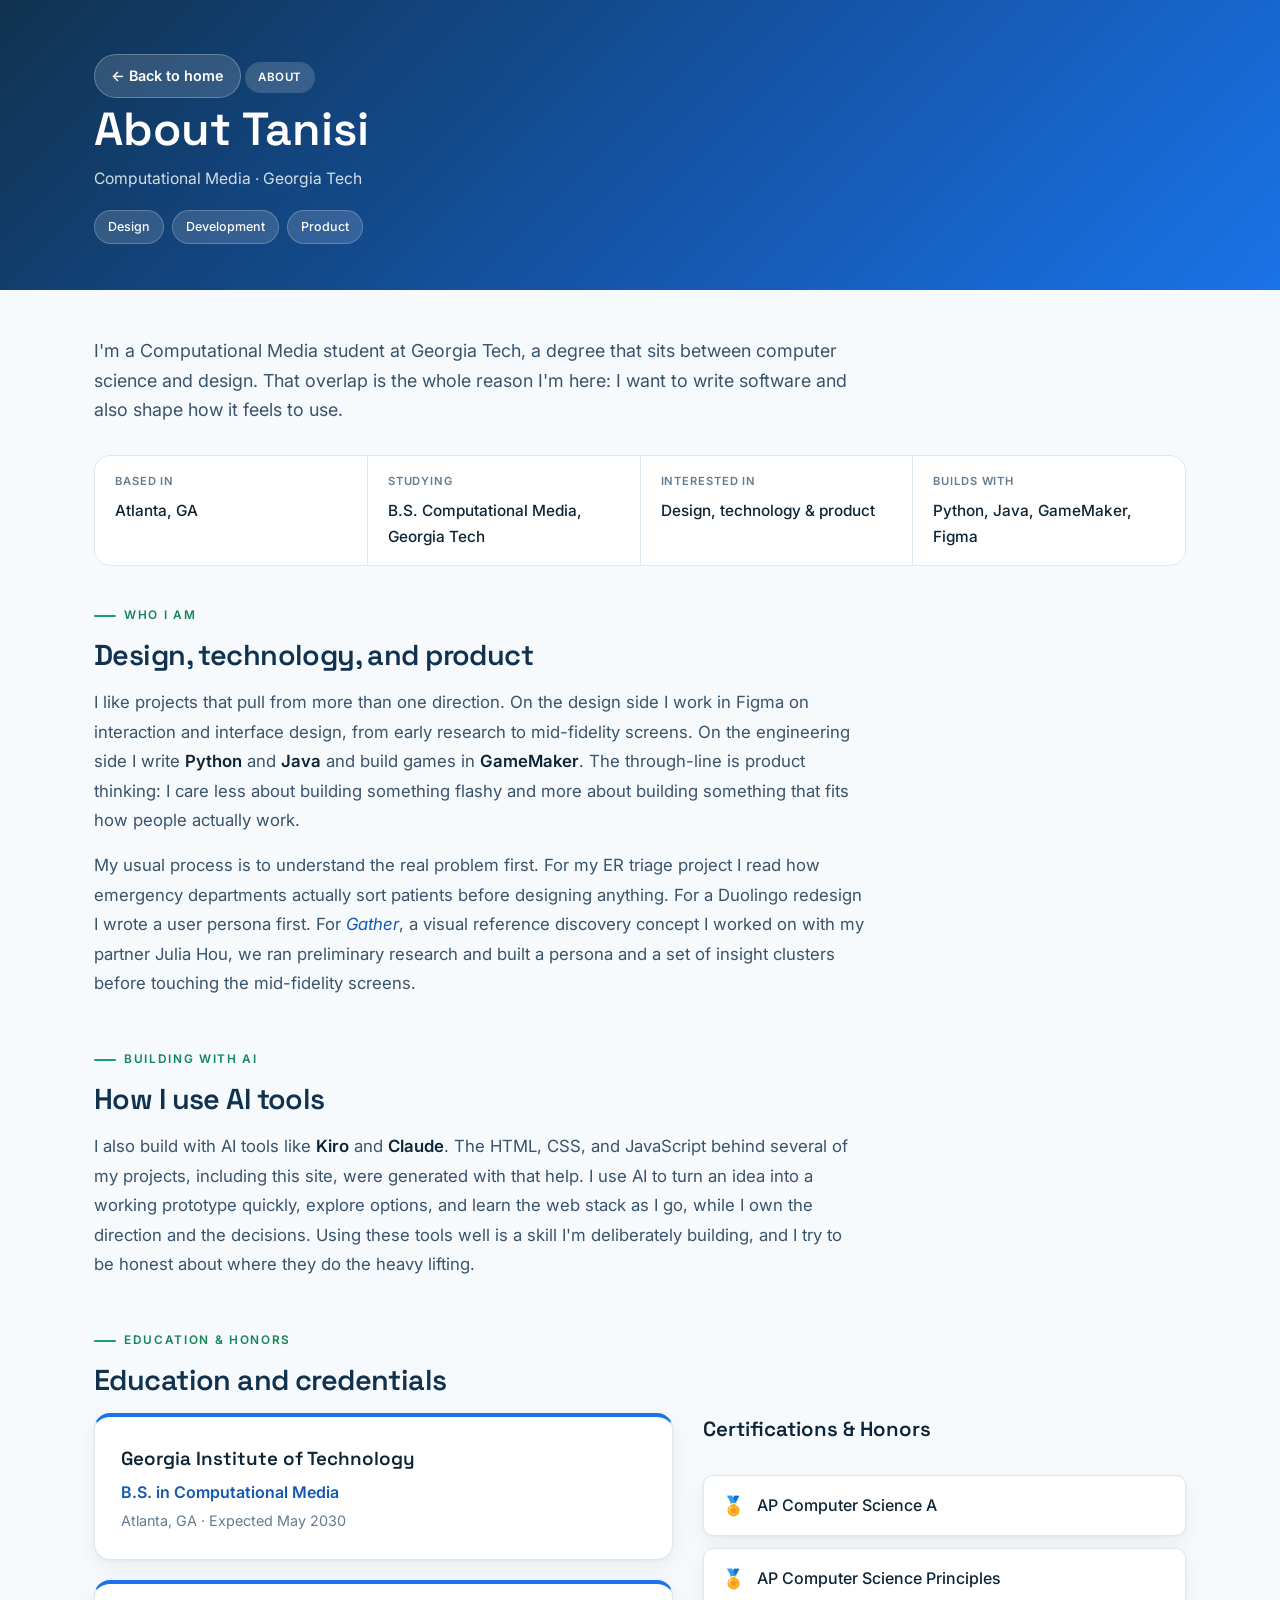
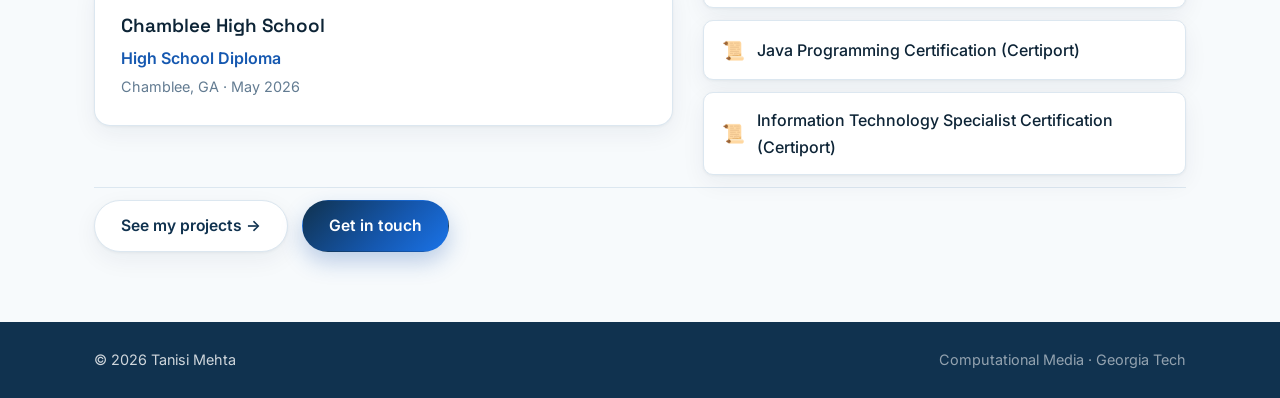
==== commit 15b55623: "Revert typography update (restore portfolio-current-backup state)" ====
--- a/about.html
+++ b/about.html
@@ -8,7 +8,7 @@
   <title>About · Tanisi Mehta</title>
   <link rel="preconnect" href="https://fonts.googleapis.com" />
   <link rel="preconnect" href="https://fonts.gstatic.com" crossorigin />
-  <link href="https://fonts.googleapis.com/css2?family=Bricolage+Grotesque:opsz,wght@12..96,400;12..96,500;12..96,600;12..96,700&family=Instrument+Sans:ital,wght@0,400;0,500;0,600;0,700;1,400;1,500&display=swap" rel="stylesheet" />
+  <link href="https://fonts.googleapis.com/css2?family=Space+Grotesk:wght@400;500;600;700&family=Inter:wght@400;500;600;700&display=swap" rel="stylesheet" />
   <link rel="stylesheet" href="css/styles.css" />
   <link rel="icon" href="data:image/svg+xml,<svg xmlns='http://www.w3.org/2000/svg' viewBox='0 0 100 100'><defs><linearGradient id='g' x1='0' y1='0' x2='1' y2='1'><stop offset='0' stop-color='%231a73e8'/><stop offset='1' stop-color='%231aa06a'/></linearGradient></defs><rect width='100' height='100' rx='26' fill='url(%23g)'/><rect x='30' y='29' width='40' height='9' rx='4.5' fill='white'/><rect x='45.5' y='29' width='9' height='42' rx='4.5' fill='white'/></svg>" />
 </head>
--- a/css/styles.css
+++ b/css/styles.css
@@ -3,7 +3,7 @@
    Palette: white surfaces, light blue + soft green accents,
    clean blue-slate ink. No purple. Google / Microsoft inspired:
    calm, minimal, professional.
-   Fonts: Bricolage Grotesque (display) + Instrument Sans (UI).
+   Fonts: Space Grotesk (display) + Inter (UI).
    Accessible, responsive, motion-respecting.
    ============================================================ */
 
@@ -32,10 +32,8 @@
   --grad:     linear-gradient(120deg, #1a73e8 0%, #2f9ad4 52%, #1aa06a 100%);
   --grad-cta: linear-gradient(135deg, #10324f 0%, #1558b0 60%, #1a73e8 100%);
 
-  /* Typography: Bricolage Grotesque (display, with personality) +
-     Instrument Sans (clean editorial neo-grotesque body). */
-  --font-ui:   "Instrument Sans", system-ui, -apple-system, "Segoe UI", sans-serif;
-  --font-disp: "Bricolage Grotesque", "Instrument Sans", system-ui, sans-serif;
+  --font-ui:   "Inter", system-ui, -apple-system, "Segoe UI", sans-serif;
+  --font-disp: "Space Grotesk", "Inter", system-ui, sans-serif;
 
   --r-sm: 10px; --r-md: 16px; --r-lg: 24px; --r-pill: 999px;
   --shadow-1: 0 1px 3px rgba(15,37,64,.05), 0 8px 24px rgba(15,37,64,.06);
@@ -54,10 +52,8 @@
   font-family: var(--font-ui);
   color: var(--ink);
   background: var(--bg);
-  line-height: 1.68;
-  letter-spacing: -.003em;
+  line-height: 1.65;
   -webkit-font-smoothing: antialiased;
-  text-rendering: optimizeLegibility;
   overflow-x: hidden;
 }
 
@@ -1123,68 +1119,3 @@
   .detail--gather .reveal.is-visible { opacity: 1; transform: none; transition: none; }
   .hifi img { transition: none; }
 }
-
-/* ============================================================
-   Typography refinement (Bricolage Grotesque + Instrument Sans)
-   Weight / letter-spacing / line-height tuning only — no layout,
-   color, size-structure, or content changes. Applied consistently
-   across hero, sections, nav, project cards, and case studies.
-   ============================================================ */
-
-/* Display headings: Bricolage has real presence; a slightly heavier
-   weight and tighter tracking give it a confident, editorial feel. */
-.hero__title {
-  font-weight: 700; letter-spacing: -.035em; line-height: 1.02;
-}
-.section__title,
-.detail-hero__title {
-  font-weight: 700; letter-spacing: -.03em;
-}
-.detail-hero__title { line-height: 1.08; }
-
-/* Mid-level display headings (cards, timeline, education, case-study
-   section titles, carousel, sprite note) — balanced weight + tracking. */
-.tile__title,
-.project__title,
-.timeline__row h3,
-.edu__card h3,
-.edu__subhead,
-.skillcard h3,
-.cs-section__title,
-.carousel .slide__title {
-  font-weight: 600; letter-spacing: -.015em;
-}
-
-/* Nav brand/wordmark and the small "T" mark read best a touch tighter. */
-.nav__brand { letter-spacing: -.01em; }
-.nav__name { font-family: var(--font-disp); font-weight: 600; }
-
-/* Body / UI text: Instrument Sans. Keep nav and buttons crisp with a
-   hair of negative tracking; keep long-form prose comfortable. */
-.nav__link,
-.btn,
-.tile__meta,
-.section__kicker,
-.detail-hero__tag { letter-spacing: -.005em; }
-
-.hero__lede,
-.section__intro,
-.detail__pitch,
-.cs-prose,
-.tile__desc,
-.project__pitch,
-.timeline__body li,
-.contact__lede { line-height: 1.72; }
-
-/* Eyebrows / kickers / labels: Instrument Sans at a confident uppercase
-   tracking so small caps-style labels feel deliberate. */
-.hero__eyebrow,
-.section__kicker,
-.detail-hero__tag,
-.cs-section__kicker,
-.star__label,
-.cs-meta__label { letter-spacing: .14em; }
-
-/* Numeric display accents (stats) look sharp in the display face. */
-.hero__stat-num,
-.cs-stat__num { font-weight: 700; letter-spacing: -.02em; }
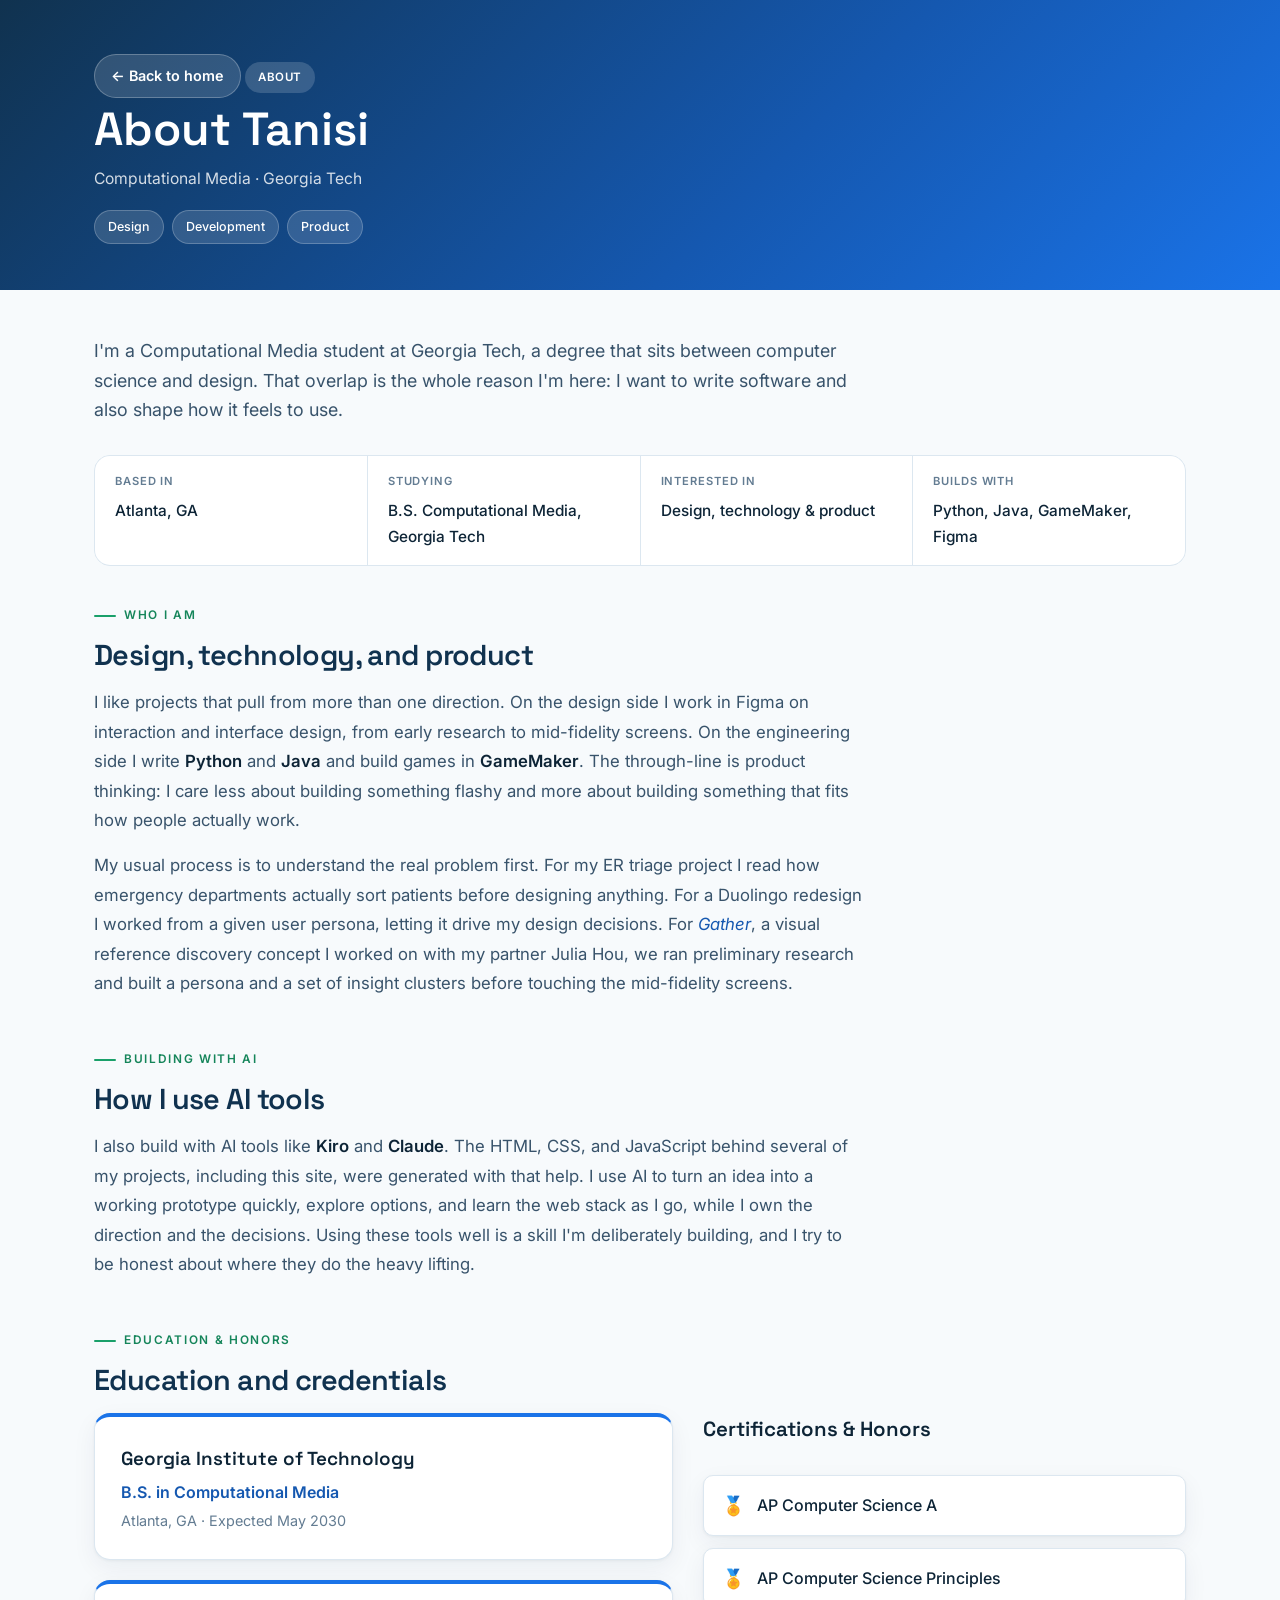
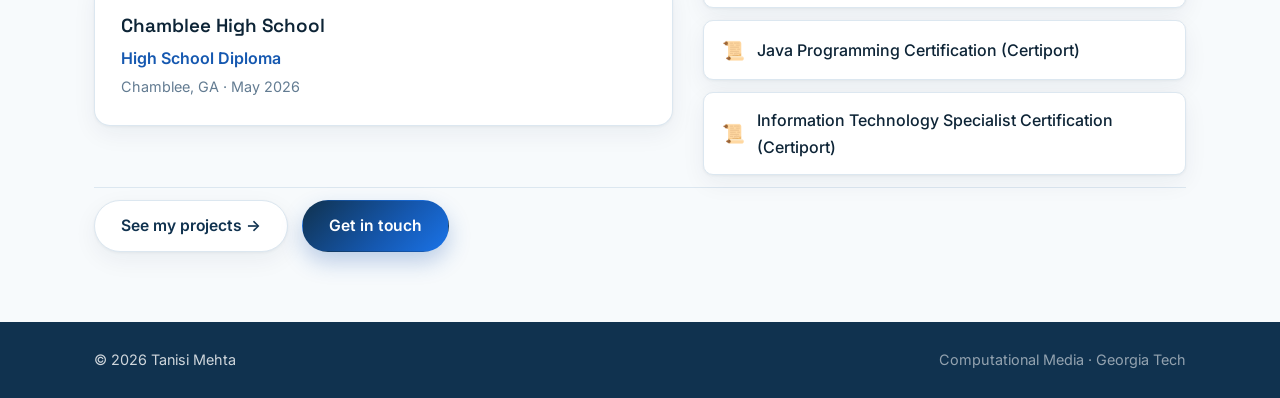
==== commit e4957075: "Design walkthrough: make highlight clearly visible; correct persona wording (given, not written)" ====
--- a/about.html
+++ b/about.html
@@ -55,7 +55,7 @@
         <p class="cs-prose">
           My usual process is to understand the real problem first. For my ER triage project I read how
           emergency departments actually sort patients before designing anything. For a Duolingo redesign
-          I wrote a user persona first. For <em>Gather</em>, a visual reference discovery concept I worked
+          I worked from a given user persona, letting it drive my design decisions. For <em>Gather</em>, a visual reference discovery concept I worked
           on with my partner Julia Hou, we ran preliminary research and built a persona and a set of
           insight clusters before touching the mid-fidelity screens.
         </p>
--- a/css/styles.css
+++ b/css/styles.css
@@ -1119,3 +1119,559 @@
   .detail--gather .reveal.is-visible { opacity: 1; transform: none; transition: none; }
   .hifi img { transition: none; }
 }
+
+/* ============================================================
+   "From User Insight to Product Decision" — interactive mini
+   case study (homepage section 02). Scoped under .cs2; reuses
+   the site palette/typography. No gradients, glass, or new
+   global styles. Stage tabs reveal one editorial panel at a time.
+   ============================================================ */
+.cs2 {
+  margin-top: 8px;
+  border: 1px solid var(--line); border-radius: var(--r-md);
+  background: var(--surface); box-shadow: var(--shadow-1);
+  overflow: hidden;
+}
+
+/* Scenario framing strip */
+.cs2__scenario {
+  margin: 0; padding: 24px 28px; background: var(--tint);
+  color: var(--ink); font-size: 1.04rem; line-height: 1.7;
+  border-bottom: 1px solid var(--line);
+}
+.cs2__scenario-label {
+  display: block; font-family: var(--font-ui); font-weight: 700;
+  font-size: .72rem; letter-spacing: .12em; text-transform: uppercase;
+  color: var(--blue-deep); margin-bottom: 8px;
+}
+
+/* Stage tabs */
+.cs2__steps {
+  list-style: none; margin: 0; padding: 14px 18px; display: flex; flex-wrap: wrap; gap: 8px;
+  border-bottom: 1px solid var(--line);
+}
+.cs2__step {
+  display: inline-flex; align-items: center; gap: 10px; cursor: pointer;
+  background: transparent; border: 1px solid var(--line); border-radius: var(--r-pill);
+  padding: 9px 16px 9px 10px; color: var(--ink-2); font-family: var(--font-ui);
+  font-weight: 600; font-size: .92rem; transition: border-color .2s, color .2s, background .2s;
+}
+.cs2__step:hover { border-color: var(--blue); color: var(--blue-deep); }
+.cs2__step.is-active { background: var(--blue); border-color: var(--blue); color: #fff; }
+.cs2__step-num {
+  display: grid; place-items: center; width: 24px; height: 24px; border-radius: 50%;
+  background: var(--tint); color: var(--blue-deep); font-size: .74rem; font-weight: 700;
+}
+.cs2__step.is-active .cs2__step-num { background: rgba(255,255,255,.22); color: #fff; }
+
+/* Panels */
+.cs2__panels { padding: 30px 28px 10px; }
+.cs2__panel[hidden] { display: none; }
+.cs2__panel { animation: cs2-fade .4s ease; }
+@keyframes cs2-fade { from { opacity: 0; transform: translateY(8px); } to { opacity: 1; transform: none; } }
+@media (prefers-reduced-motion: reduce) { .cs2__panel { animation: none; } }
+.cs2__lead { color: var(--ink-2); font-size: 1.02rem; line-height: 1.7; max-width: 62ch; margin: 0 0 22px; }
+
+/* Research: interview insight rows */
+.cs2__insights { list-style: none; margin: 0; padding: 0; display: grid; gap: 14px; }
+.cs2__insight {
+  display: flex; gap: 16px; padding: 20px 22px; border: 1px solid var(--line);
+  border-left: 4px solid var(--blue); border-radius: var(--r-sm); background: var(--surface);
+  transition: transform .2s ease, box-shadow .2s ease, border-left-color .2s ease;
+}
+.cs2__insight:nth-child(2) { border-left-color: var(--green); }
+.cs2__insight:nth-child(3) { border-left-color: var(--sky); }
+.cs2__insight:hover { transform: translateX(3px); box-shadow: var(--shadow-1); }
+.cs2__insight-icon {
+  flex: 0 0 auto; width: 34px; height: 34px; border-radius: 50%; display: grid; place-items: center;
+  background: var(--tint); color: var(--blue-deep); font-family: var(--font-disp); font-weight: 700;
+}
+.cs2__insight:nth-child(2) .cs2__insight-icon { background: var(--tint-green); color: var(--green-deep); }
+.cs2__insight h4 { font-family: var(--font-disp); font-weight: 600; font-size: 1.04rem; color: var(--navy); margin-bottom: 8px; }
+.cs2__quote { color: var(--ink); font-style: italic; margin: 0 0 8px; line-height: 1.6; }
+.cs2__note { color: var(--ink-2); font-size: .92rem; line-height: 1.6; margin: 0; }
+.cs2__note strong { color: var(--ink); font-weight: 600; }
+.cs2__note--wide { max-width: none; margin-top: 22px; padding: 16px 18px; background: var(--tint); border-radius: var(--r-sm); font-size: .96rem; }
+.cs2__note--wide em { color: var(--blue-deep); font-style: italic; }
+
+/* Synthesis: observation -> need -> opportunity map */
+.cs2__map { display: grid; gap: 12px; }
+.cs2__map-row {
+  display: grid; grid-template-columns: 1fr auto 1fr auto 1fr; gap: 12px; align-items: center;
+  padding: 16px 18px; border: 1px solid var(--line); border-radius: var(--r-sm); background: var(--surface);
+}
+.cs2__map-obs { color: var(--ink-2); font-size: .94rem; }
+.cs2__map-need { color: var(--ink); font-style: italic; font-size: .96rem; }
+.cs2__map-opp { color: var(--green-deep); font-weight: 600; font-size: .96rem; }
+.cs2__map-arrow { color: var(--ink-3); font-weight: 700; }
+
+/* Prioritization: options with impact/feasibility bars */
+.cs2__matrix { display: grid; grid-template-columns: repeat(3, 1fr); gap: 16px; }
+.cs2__opt {
+  position: relative; border: 1px solid var(--line); border-radius: var(--r-md);
+  padding: 22px 20px; background: var(--surface);
+}
+.cs2__opt--pick { border-color: var(--green); box-shadow: 0 0 0 1px var(--green); }
+.cs2__pick-flag {
+  position: absolute; top: -11px; left: 18px; background: var(--green-deep); color: #fff;
+  font-size: .68rem; font-weight: 700; letter-spacing: .04em; text-transform: uppercase;
+  padding: 4px 10px; border-radius: var(--r-pill);
+}
+.cs2__opt h4 { font-family: var(--font-disp); font-weight: 600; font-size: 1.06rem; color: var(--navy); margin: 4px 0 16px; }
+.cs2__bars { display: grid; grid-template-columns: auto 1fr; gap: 8px 12px; align-items: center; margin-bottom: 16px; }
+.cs2__bar-label { font-size: .76rem; font-weight: 600; color: var(--ink-3); text-transform: uppercase; letter-spacing: .04em; }
+.cs2__bar { height: 8px; background: var(--tint); border-radius: var(--r-pill); overflow: hidden; }
+.cs2__bar-fill { display: block; height: 100%; background: var(--blue); border-radius: var(--r-pill); }
+.cs2__bar-fill--green { background: var(--green); }
+.cs2__bar-fill--amber { background: #d98a2b; }
+.cs2__tradeoff { color: var(--ink-2); font-size: .9rem; line-height: 1.6; margin: 0; }
+
+/* Validation: metrics + follow-up */
+.cs2__metrics { display: grid; grid-template-columns: repeat(3, 1fr); gap: 16px; margin-bottom: 24px; }
+.cs2__metric { border: 1px solid var(--line); border-top: 3px solid var(--blue); border-radius: var(--r-sm); padding: 18px 18px; background: var(--surface); }
+.cs2__metric:nth-child(2) { border-top-color: var(--green); }
+.cs2__metric:nth-child(3) { border-top-color: var(--sky); }
+.cs2__metric-num { display: block; font-family: var(--font-disp); font-weight: 700; font-size: 1.3rem; color: var(--blue); line-height: 1.15; margin-bottom: 8px; }
+.cs2__metric-num--green { color: var(--green-deep); }
+.cs2__metric-lbl { color: var(--ink-2); font-size: .9rem; line-height: 1.55; }
+.cs2__followup { border: 1px solid var(--line); border-radius: var(--r-sm); padding: 20px 22px; background: var(--tint); }
+.cs2__followup h4 { font-family: var(--font-disp); font-weight: 600; font-size: 1.02rem; color: var(--navy); margin-bottom: 12px; }
+.cs2__followup ul { margin: 0; padding-left: 20px; color: var(--ink-2); }
+.cs2__followup li { margin-bottom: 8px; font-size: .95rem; line-height: 1.6; }
+
+/* Prev / next controls */
+.cs2__controls { display: flex; align-items: center; justify-content: space-between; gap: 14px; padding: 18px 28px 24px; border-top: 1px solid var(--line); margin-top: 16px; }
+.cs2__nav {
+  background: var(--surface); border: 1px solid var(--line); border-radius: var(--r-pill);
+  padding: 10px 20px; font-family: var(--font-ui); font-weight: 600; font-size: .9rem; color: var(--navy);
+  cursor: pointer; transition: border-color .2s, color .2s, opacity .2s;
+}
+.cs2__nav:hover:not(:disabled) { border-color: var(--blue); color: var(--blue-deep); }
+.cs2__nav:disabled { opacity: .4; cursor: default; }
+.cs2__progress { font-size: .84rem; font-weight: 600; color: var(--ink-3); }
+
+/* Responsive */
+@media (max-width: 720px) {
+  .cs2__scenario, .cs2__panels { padding-left: 20px; padding-right: 20px; }
+  .cs2__controls { padding-left: 20px; padding-right: 20px; }
+  .cs2__matrix, .cs2__metrics { grid-template-columns: 1fr; }
+  .cs2__map-row { grid-template-columns: 1fr; gap: 6px; text-align: left; }
+  .cs2__map-arrow { transform: rotate(90deg); width: fit-content; }
+}
+
+/* ---- cs2 revision: real-project thumbnails, taglines, map variants ---- */
+.cs2__thumb {
+  flex: 0 0 auto; width: 128px; height: 84px; object-fit: cover;
+  border-radius: var(--r-sm); border: 1px solid var(--line); background: var(--tint);
+}
+.cs2__tagline {
+  display: inline; font-family: var(--font-ui); font-weight: 500; font-size: .82rem;
+  color: var(--ink-3); letter-spacing: 0; text-transform: none; margin-left: 8px;
+}
+.cs2__demonstrates { color: var(--ink-2); font-size: .9rem; line-height: 1.6; margin: 10px 0 0; }
+.cs2__demonstrates strong { color: var(--blue-deep); font-weight: 600; }
+.cs2__demonstrates a { color: var(--blue-deep); font-weight: 600; border-bottom: 1px solid transparent; transition: border-color .2s; }
+.cs2__demonstrates a:hover { border-bottom-color: var(--blue-deep); }
+/* Two-column reflection rows (Improve stage) reuse the map container. */
+.cs2__map-row--2 { grid-template-columns: 220px 1fr; align-items: start; }
+.cs2__map-row--2 .cs2__map-obs { color: var(--navy); }
+.cs2__map-row--2 .cs2__map-need { color: var(--ink-2); font-style: normal; line-height: 1.6; }
+.cs2__map-row--2 .cs2__map-need em { color: var(--blue-deep); font-style: italic; }
+@media (max-width: 720px) {
+  .cs2__thumb { width: 100%; height: 150px; }
+  .cs2__insight { flex-direction: column; }
+  .cs2__map-row--2 { grid-template-columns: 1fr; gap: 6px; }
+}
+
+/* ============================================================
+   "How I Work" — stage-specific interactions (decision trail)
+   cs2u = Understand (project switch + expandable steps + big visual)
+   cs2d = Design (annotated gallery with clickable hotspots)
+   cs2b = Build (selectable project list + large visual)
+   cs2i = Improve (per-project reflection cards)
+   All scoped, palette-consistent, responsive.
+   ============================================================ */
+
+/* ---- Shared project-switch pills ---- */
+.cs2u__switch, .cs2d__thumbs { display: flex; flex-wrap: wrap; gap: 8px; margin-bottom: 20px; }
+.cs2u__pick, .cs2d__thumb {
+  cursor: pointer; background: transparent; border: 1px solid var(--line);
+  border-radius: var(--r-pill); padding: 8px 16px; font-family: var(--font-ui);
+  font-weight: 600; font-size: .88rem; color: var(--ink-2);
+  transition: border-color .2s, color .2s, background .2s;
+}
+.cs2u__pick:hover, .cs2d__thumb:hover { border-color: var(--blue); color: var(--blue-deep); }
+.cs2u__pick.is-active, .cs2d__thumb.is-active { background: var(--blue); border-color: var(--blue); color: #fff; }
+
+/* ---- Understand: big visual + expandable steps ---- */
+.cs2u__body { display: grid; grid-template-columns: 1.1fr .9fr; gap: 28px; align-items: start; }
+.cs2u__visual { margin: 0; }
+.cs2u__visual img {
+  width: 100%; height: auto; display: block; border-radius: var(--r-md);
+  border: 1px solid var(--line); box-shadow: var(--shadow-1); background: var(--tint);
+}
+.cs2u__visual figcaption { margin-top: 10px; font-size: .86rem; color: var(--ink-3); line-height: 1.5; }
+.cs2u__proj { font-family: var(--font-disp); font-weight: 600; font-size: 1.14rem; color: var(--navy); margin-bottom: 14px; }
+.cs2u__step { border: 1px solid var(--line); border-radius: var(--r-sm); margin-bottom: 10px; background: var(--surface); overflow: hidden; }
+.cs2u__step summary {
+  cursor: pointer; padding: 14px 18px; font-weight: 600; color: var(--navy); font-size: .96rem;
+  list-style: none; position: relative; transition: background .2s;
+}
+.cs2u__step summary::-webkit-details-marker { display: none; }
+.cs2u__step summary::after { content: "+"; position: absolute; right: 18px; color: var(--blue-deep); font-weight: 700; }
+.cs2u__step[open] summary::after { content: "\2212"; }
+.cs2u__step summary:hover { background: var(--tint); }
+.cs2u__step[open] summary { border-bottom: 1px solid var(--line); }
+.cs2u__step > p, .cs2u__step > ul { padding: 14px 18px; color: var(--ink-2); font-size: .94rem; line-height: 1.7; margin: 0; }
+.cs2u__step--key { border-left: 4px solid var(--green); }
+.cs2u__step--key summary { color: var(--green-deep); }
+.cs2u__clusters { padding: 14px 18px 14px 34px; margin: 0; color: var(--ink-2); font-size: .92rem; line-height: 1.6; }
+.cs2u__clusters li { margin-bottom: 8px; }
+.cs2u__clusters strong { color: var(--ink); }
+
+/* ---- Design: annotated gallery ---- */
+.cs2d { display: grid; grid-template-columns: 1fr; gap: 20px; }
+.cs2d__stage { position: relative; }
+.cs2d__shot { margin: 0; position: relative; }
+.cs2d__shot[hidden] { display: none; }
+.cs2d__shot img {
+  width: 100%; height: auto; display: block; border-radius: var(--r-md);
+  border: 1px solid var(--line); box-shadow: var(--shadow-1); background: var(--tint);
+}
+.cs2d__dot {
+  position: absolute; width: 30px; height: 30px; border-radius: 50%; transform: translate(-50%, -50%);
+  background: var(--blue); color: #fff; border: 2px solid #fff; cursor: pointer;
+  font-family: var(--font-disp); font-weight: 700; font-size: .9rem; box-shadow: var(--shadow-1);
+  transition: transform .18s ease, background .2s;
+}
+.cs2d__dot:hover { transform: translate(-50%, -50%) scale(1.12); }
+.cs2d__dot.is-active { background: var(--green-deep); }
+.cs2d__panel-note { border: 1px solid var(--line); border-left: 4px solid var(--blue); border-radius: var(--r-sm); padding: 18px 20px; background: var(--surface); min-height: 72px; }
+.cs2d__panel-note p { margin: 0; color: var(--ink-2); font-size: .96rem; line-height: 1.7; }
+.cs2d__panel-note p[hidden] { display: none; }
+.cs2d__panel-note strong { color: var(--navy); }
+
+/* ---- Build: selectable list + large visual ---- */
+.cs2b { display: grid; grid-template-columns: .8fr 2fr; gap: 24px; align-items: start; }
+.cs2b__list { list-style: none; margin: 0; padding: 0; display: flex; flex-direction: column; gap: 10px; }
+.cs2b__item {
+  width: 100%; text-align: left; cursor: pointer; background: var(--surface);
+  border: 1px solid var(--line); border-left: 4px solid var(--line); border-radius: var(--r-sm);
+  padding: 14px 16px; display: flex; flex-direction: column; gap: 3px; transition: border-color .2s, background .2s, transform .15s;
+}
+.cs2b__item:hover { transform: translateX(3px); border-left-color: var(--blue); }
+.cs2b__item.is-active { border-color: var(--blue); border-left-color: var(--blue); background: var(--tint); }
+.cs2b__name { font-family: var(--font-disp); font-weight: 600; font-size: 1.02rem; color: var(--navy); }
+.cs2b__sub { font-size: .8rem; color: var(--ink-3); }
+.cs2b__shot { margin: 0; }
+.cs2b__shot[hidden] { display: none; }
+.cs2b__shot img {
+  width: 100%; height: auto; display: block; border-radius: var(--r-md);
+  border: 1px solid var(--line); box-shadow: var(--shadow-1); background: var(--tint);
+}
+.cs2b__shot figcaption { margin-top: 14px; color: var(--ink-2); font-size: .95rem; line-height: 1.7; }
+.cs2b__shot figcaption strong { color: var(--navy); }
+.cs2b__shot figcaption a, .cs2d__demonstrates a { color: var(--blue-deep); font-weight: 600; }
+
+/* ---- Improve: reflection cards ---- */
+.cs2i { display: grid; grid-template-columns: repeat(2, 1fr); gap: 16px; }
+.cs2i__card { border: 1px solid var(--line); border-radius: var(--r-md); padding: 20px 22px; background: var(--surface); }
+.cs2i__card h4 { font-family: var(--font-disp); font-weight: 600; font-size: 1.08rem; color: var(--navy); margin-bottom: 12px; }
+.cs2i__did { color: var(--ink-2); font-size: .92rem; line-height: 1.65; margin: 0 0 14px; }
+.cs2i__did strong { color: var(--ink); }
+.cs2i__next { color: var(--ink-2); font-size: .92rem; line-height: 1.65; margin: 0; padding: 12px 14px; background: var(--tint-green); border-radius: var(--r-sm); }
+.cs2i__flag {
+  display: inline-block; font-size: .66rem; font-weight: 700; letter-spacing: .06em; text-transform: uppercase;
+  color: var(--green-deep); background: #fff; border: 1px solid #cfe9dd; padding: 3px 9px; border-radius: var(--r-pill); margin-right: 8px;
+}
+
+/* ---- Responsive ---- */
+@media (max-width: 760px) {
+  .cs2u__body { grid-template-columns: 1fr; }
+  .cs2b { grid-template-columns: 1fr; }
+  .cs2b__list { flex-direction: row; flex-wrap: wrap; }
+  .cs2b__item { flex: 1 1 auto; }
+  .cs2i { grid-template-columns: 1fr; }
+  .cs2d__dot { width: 26px; height: 26px; font-size: .8rem; }
+}
+
+/* ============================================================
+   "How I Work" — map-style journey redesign
+   Left ~1/3 winding route nav + right ~2/3 stage content.
+   Google-Maps-inspired pins, moving location marker, route
+   progress. Palette-consistent; not a literal street map.
+   ============================================================ */
+
+/* Container no longer a single bordered card; it hosts the layout grid. */
+.cs2 { border: 0; background: transparent; box-shadow: none; border-radius: 0; overflow: visible; margin-top: 20px; }
+/* Stacked: horizontal route on top, full-width stage content below. */
+.cs2__layout { display: block; }
+.cs2__content {
+  border: 1px solid var(--line); border-radius: var(--r-md); background: var(--surface);
+  box-shadow: var(--shadow-1); overflow: hidden;
+}
+.cs2__panels { padding: 30px 30px 8px; }
+.cs2__controls { padding: 18px 30px 24px; }
+
+/* ---- Horizontal journey route nav ---- */
+.cs2map {
+  border: 1px solid var(--line); border-radius: var(--r-md); background: var(--surface);
+  box-shadow: var(--shadow-1); padding: 16px 20px 20px; margin-bottom: 22px;
+}
+.cs2map__label {
+  font-family: var(--font-ui); font-weight: 700; font-size: .72rem; letter-spacing: .14em;
+  text-transform: uppercase; color: var(--blue-deep); margin-bottom: 8px;
+}
+.cs2map__scroll { overflow-x: auto; overflow-y: visible; -webkit-overflow-scrolling: touch; scrollbar-width: none; }
+.cs2map__scroll::-webkit-scrollbar { display: none; }
+.cs2map__inner { position: relative; min-width: 560px; height: 84px; }
+.cs2map__svg { position: absolute; left: 0; top: 0; width: 100%; height: 100%; pointer-events: none; }
+/* Base road: dotted, full length (upcoming stages). */
+.cs2map__road { fill: none; stroke: var(--line); stroke-width: 4; stroke-linecap: round; stroke-dasharray: 0.6 5; }
+/* Progress: a SOLID green line revealed from the start up to the selected
+   stage. pathLength=100 normalizes units, so --p (0-100) = percent filled. */
+.cs2map__road-progress {
+  fill: none; stroke: var(--green); stroke-width: 4; stroke-linecap: round;
+  stroke-dasharray: 100; stroke-dashoffset: calc(100 - var(--p, 0));
+  transition: stroke-dashoffset .6s cubic-bezier(.22,.61,.36,1);
+}
+.cs2map__marker { fill: var(--blue); stroke: #fff; stroke-width: 3; transition: cx .55s cubic-bezier(.22,.61,.36,1), cy .55s cubic-bezier(.22,.61,.36,1); }
+.cs2map__marker-pulse { fill: var(--blue); opacity: .35; animation: cs2pulse 2.2s ease-out infinite; transition: cx .55s cubic-bezier(.22,.61,.36,1), cy .55s cubic-bezier(.22,.61,.36,1); }
+@keyframes cs2pulse { 0% { r: 9; opacity: .4; } 70%,100% { r: 22; opacity: 0; } }
+@media (prefers-reduced-motion: reduce) { .cs2map__marker-pulse { animation: none; opacity: 0; } .cs2map__marker, .cs2map__road-progress { transition: none; } }
+
+/* Pins positioned horizontally (left % set inline per pin). */
+.cs2map__pins { list-style: none; margin: 0; padding: 0; position: absolute; inset: 0; }
+.cs2map__pin {
+  position: absolute; top: 50%; transform: translate(-50%, -50%); display: flex; flex-direction: column; align-items: center; gap: 16px;
+  background: transparent; border: 0; cursor: pointer; padding: 2px; border-radius: var(--r-sm);
+  text-align: center; transition: transform .25s cubic-bezier(.22,.61,.36,1);
+  width: 128px; max-width: 30vw;
+}
+.cs2map__pinname { white-space: nowrap; font-size: .95rem; }
+.cs2map__pinmark {
+  flex: 0 0 auto; width: 26px; height: 26px; border-radius: 50% 50% 50% 0; transform: rotate(-45deg);
+  background: #fff; border: 2px solid var(--ink-3); box-shadow: var(--shadow-1); position: relative;
+  transition: background .25s, border-color .25s, transform .25s;
+}
+.cs2map__pinmark::after { content: ""; position: absolute; inset: 0; margin: auto; width: 8px; height: 8px; border-radius: 50%; background: var(--ink-3); transform: rotate(45deg); transition: background .25s; }
+/* Number sits clearly above the name, both well clear of the pin tip. */
+.cs2map__pintext { display: flex; flex-direction: column; align-items: center; gap: 3px; font-weight: 600; color: var(--ink-2); line-height: 1.2; transition: color .2s; }
+.cs2map__pinnum { font-size: .66rem; font-weight: 700; letter-spacing: .14em; color: var(--ink-2); }
+.cs2map__pin:hover { transform: translate(-50%, -52%); }
+.cs2map__pin:hover .cs2map__pinmark { border-color: var(--blue); }
+/* Completed stages: soft green pin. */
+.cs2map__pin.is-done .cs2map__pinmark { border-color: var(--green); background: var(--tint-green); }
+.cs2map__pin.is-done .cs2map__pinmark::after { background: var(--green-deep); }
+.cs2map__pin.is-done .cs2map__pinnum { color: var(--green-deep); }
+/* Active stage: filled blue pin, slightly larger. transform-origin keeps the
+   growth upward so the number/name below stay fully visible. */
+.cs2map__pin.is-active .cs2map__pinmark { border-color: var(--blue); background: var(--blue); transform: rotate(-45deg) scale(1.12); }
+.cs2map__pin.is-active .cs2map__pinmark::after { background: #fff; }
+.cs2map__pin.is-active .cs2map__pintext { color: var(--blue-deep); }
+/* Make the active number clearly readable (not washed out). */
+.cs2map__pin.is-active .cs2map__pinnum { color: var(--blue-deep); opacity: 1; }
+/* A touch more breathing room between the active pin and its label. */
+.cs2map__pin.is-active { gap: 18px; }
+
+/* ---- Understand: isolated per-project blocks, large visual ---- */
+.cs2u__switch { margin-bottom: 22px; }
+.cs2u__pick { padding: 10px 20px; font-size: .96rem; }
+.cs2u__project[hidden] { display: none; }
+.cs2u__body { display: grid; grid-template-columns: 1.15fr .85fr; gap: 26px; align-items: start; }
+.cs2u__visual { margin: 0; }
+.cs2u__visual img { width: 100%; height: auto; display: block; border-radius: var(--r-md); border: 1px solid var(--line); box-shadow: var(--shadow-1); background: var(--tint); }
+.cs2u__visual img[hidden] { display: none; }
+.cs2u__visual figcaption { margin-top: 10px; font-size: .84rem; color: var(--ink-3); line-height: 1.5; }
+.cs2u__visual figcaption[hidden] { display: none; }
+.cs2u__proj { font-family: var(--font-disp); font-weight: 600; font-size: 1.12rem; color: var(--navy); margin-bottom: 14px; }
+.cs2u__stepnav { display: flex; flex-wrap: wrap; gap: 8px; margin-bottom: 16px; }
+.cs2u__stepbtn {
+  cursor: pointer; background: var(--surface); border: 1px solid var(--line); border-radius: var(--r-pill);
+  padding: 8px 14px; font-weight: 600; font-size: .84rem; color: var(--ink-2); transition: border-color .2s, color .2s, background .2s;
+}
+.cs2u__stepbtn:hover { border-color: var(--blue); color: var(--blue-deep); }
+.cs2u__stepbtn.is-active { background: var(--tint); border-color: var(--blue); color: var(--blue-deep); }
+.cs2u__steptext > p, .cs2u__steptext > div { color: var(--ink-2); font-size: .95rem; line-height: 1.7; margin: 0; }
+.cs2u__steptext > [hidden] { display: none; }
+.cs2u__steptext strong { color: var(--ink); }
+.cs2u__clusters { list-style: none; margin: 0; padding: 0; }
+.cs2u__clusters li { margin-bottom: 10px; padding-left: 14px; border-left: 3px solid var(--blue); font-size: .92rem; line-height: 1.6; color: var(--ink-2); }
+.cs2u__clusters li:nth-child(2) { border-left-color: var(--green); }
+.cs2u__clusters li:nth-child(3) { border-left-color: var(--sky); }
+.cs2u__clusters li:nth-child(4) { border-left-color: var(--green-deep); }
+.cs2u__clusters strong { color: var(--ink); }
+
+/* ---- Design: clean walkthrough (big screen + anchored highlight + topics) ---- */
+.cs2d2__screens { display: flex; flex-wrap: wrap; gap: 8px; margin-bottom: 18px; }
+.cs2d2__screen { cursor: pointer; background: var(--surface); border: 1px solid var(--line); border-radius: var(--r-pill); padding: 8px 16px; font-weight: 600; font-size: .86rem; color: var(--ink-2); transition: border-color .2s, color .2s, background .2s; }
+.cs2d2__screen:hover { border-color: var(--blue); color: var(--blue-deep); }
+.cs2d2__screen.is-active { background: var(--blue); border-color: var(--blue); color: #fff; }
+.cs2d2__body { display: grid; grid-template-columns: 1.4fr 1fr; gap: 24px; align-items: start; }
+.cs2d2__stage { position: relative; margin: 0; border-radius: var(--r-md); overflow: hidden; border: 1px solid var(--line); box-shadow: var(--shadow-1); background: var(--tint); }
+.cs2d2__stage img { width: 100%; height: auto; display: block; }
+.cs2d2__stage img[hidden] { display: none; }
+/* Anchored highlight: percentage box over the image, fades/moves smoothly. */
+.cs2d2__hl {
+  position: absolute; border: 2.5px solid var(--blue); border-radius: 8px;
+  background: rgba(26,115,232,.14); box-shadow: 0 0 0 2px rgba(255,255,255,.9), 0 6px 18px rgba(26,115,232,.3);
+  opacity: 0; transition: left .35s cubic-bezier(.22,.61,.36,1), top .35s cubic-bezier(.22,.61,.36,1), width .35s cubic-bezier(.22,.61,.36,1), height .35s cubic-bezier(.22,.61,.36,1), opacity .25s ease;
+  pointer-events: none; z-index: 2;
+}
+.cs2d2__hl.is-on { opacity: 1; }
+@media (prefers-reduced-motion: reduce) { .cs2d2__hl { transition: opacity .2s; } }
+.cs2d2__topics { display: flex; flex-direction: column; gap: 10px; }
+.cs2d2__topic { display: none; text-align: left; cursor: pointer; background: var(--surface); border: 1px solid var(--line); border-left: 4px solid var(--line); border-radius: var(--r-sm); padding: 14px 16px; transition: border-color .2s, background .2s, transform .15s; }
+.cs2d2__topic.is-visible { display: block; }
+.cs2d2__topic:hover { transform: translateX(3px); border-left-color: var(--blue); }
+.cs2d2__topic.is-active { border-color: var(--blue); border-left-color: var(--blue); background: var(--tint); }
+.cs2d2__topic-t { display: block; font-family: var(--font-disp); font-weight: 600; font-size: 1rem; color: var(--navy); margin-bottom: 5px; }
+.cs2d2__topic-d { display: block; color: var(--ink-2); font-size: .9rem; line-height: 1.6; }
+
+/* ---- Responsive ---- */
+/* The horizontal route keeps its shape and scrolls sideways on small screens
+   (min-width on .cs2map__inner + scroll container), so no layout reflow. */
+@media (max-width: 860px) {
+  .cs2__panels { padding: 24px 20px 6px; }
+  .cs2__controls { padding: 16px 20px 20px; }
+  .cs2u__body { grid-template-columns: 1fr; }
+  .cs2d2__body { grid-template-columns: 1fr; }
+}
+
+/* ============================================================
+   How I Work — full-width image-over-text layout (Understand + Design)
+   Screenshots take the full content width; supporting text, step
+   descriptions, and topic selectors sit BELOW the image. Aspect
+   ratios preserved (no crop/stretch); type-appropriate max-heights.
+   ============================================================ */
+
+/* ---- Understand: visual on top (full width), steps below ---- */
+.cs2u__body { display: block; }
+.cs2u__visual {
+  margin: 0 0 22px; display: flex; flex-direction: column; align-items: center;
+  background: var(--tint); border: 1px solid var(--line); border-radius: var(--r-md);
+  box-shadow: var(--shadow-1); padding: 16px; overflow: hidden;
+}
+.cs2u__visual img {
+  width: auto; max-width: 100%; height: auto; display: block;
+  border: 1px solid var(--line); border-radius: var(--r-sm); background: var(--surface); box-shadow: none;
+  /* Dense research boards / profiles: tall enough to stay readable. */
+  max-height: 560px; object-fit: contain;
+}
+.cs2u__visual figcaption { margin-top: 12px; text-align: center; }
+.cs2u__steps { max-width: none; }
+
+/* ---- Design: large screenshot on top (full width), topics below ---- */
+.cs2d2__body { display: block; }
+.cs2d2__stage {
+  position: relative; margin: 0 0 20px; display: flex; justify-content: center;
+  background: var(--tint); border: 1px solid var(--line); border-radius: var(--r-md);
+  box-shadow: var(--shadow-1); overflow: hidden; padding: 14px;
+}
+/* The wrapper shrink-wraps the currently-visible image, so the highlight box
+   (positioned relative to the wrapper with % coordinates) stays anchored to
+   the image at any size. Images keep their aspect ratio; a max-height guard
+   keeps unusually tall screens in view, and width caps wide screens to fit. */
+.cs2d2__imgwrap { position: relative; display: inline-block; line-height: 0; max-width: 100%; }
+.cs2d2__stage img {
+  max-width: 100%; width: auto; height: auto; display: block;
+  max-height: 560px; border-radius: var(--r-sm);
+}
+.cs2d2__topics {
+  display: grid; grid-template-columns: repeat(2, 1fr); gap: 12px;
+}
+@media (max-width: 600px) { .cs2d2__topics { grid-template-columns: 1fr; } }
+
+/* Keep the highlight box anchored over the image wrapper. */
+.cs2d2__hl { z-index: 2; }
+
+@media (max-width: 860px) {
+  .cs2u__visual img { max-height: 440px; }
+  .cs2d2__stage img { max-height: 480px; }
+}
+
+/* Coordinated content transition: a short fade + slide used when stages,
+   projects, steps, and design screens change (~260ms). */
+.cs2-fade { animation: cs2FadeIn .28s cubic-bezier(.22,.61,.36,1); }
+@keyframes cs2FadeIn { from { opacity: 0; transform: translateY(8px); } to { opacity: 1; transform: none; } }
+@media (prefers-reduced-motion: reduce) { .cs2-fade { animation: none; } }
+/* The anchored design highlight already eases via .cs2d2__hl transition. */
+
+/* ============================================================
+   How I Work — compact-by-default, expand-on-click, lightbox
+   ============================================================ */
+
+/* Collapsed by default: only the route shows until a stage is picked. */
+.cs2__content {
+  overflow: hidden; max-height: 0; opacity: 0;
+  transition: max-height .4s cubic-bezier(.22,.61,.36,1), opacity .3s ease, margin-top .3s ease, border-color .3s;
+  border-color: transparent;
+}
+.cs2__content.is-expanded {
+  max-height: 4000px; opacity: 1; border-color: var(--line);
+}
+@media (prefers-reduced-motion: reduce) {
+  .cs2__content { transition: opacity .2s; }
+}
+/* A gentle hint shown before expansion. */
+.cs2map__hint { font-size: .82rem; color: var(--ink-3); margin-top: 10px; text-align: center; transition: opacity .3s; }
+.cs2__layout.is-open .cs2map__hint { opacity: 0; height: 0; margin: 0; overflow: hidden; }
+
+/* Compact contained previews (~200px desktop): show the whole image
+   proportionally, never letting its natural height drive the section. */
+.cs2u__visual img, .cs2d2__stage img {
+  max-height: 200px !important; width: auto; max-width: 100%; height: auto;
+  object-fit: contain; margin-left: auto; margin-right: auto; cursor: zoom-in;
+}
+.cs2d2__imgwrap { cursor: zoom-in; }
+/* Subtle expand affordance in the corner of each preview. */
+.cs2u__visual, .cs2d2__stage { position: relative; }
+.cs2u__visual::after, .cs2d2__stage::after {
+  content: "\2922"; /* diagonal expand arrows */
+  position: absolute; right: 12px; bottom: 12px; z-index: 3; pointer-events: none;
+  width: 30px; height: 30px; display: grid; place-items: center; border-radius: 8px;
+  background: rgba(255,255,255,.92); color: var(--blue-deep); font-size: 1.05rem; font-weight: 700;
+  box-shadow: var(--shadow-1); border: 1px solid var(--line); opacity: .85; transition: opacity .2s, transform .2s;
+}
+.cs2u__visual:hover::after, .cs2d2__stage:hover::after { opacity: 1; transform: scale(1.06); }
+@media (max-width: 860px) {
+  .cs2u__visual img, .cs2d2__stage img { max-height: 190px !important; }
+}
+
+/* ---- Lightbox ---- */
+.cs2lb { position: fixed; inset: 0; z-index: 1000; display: flex; align-items: center; justify-content: center; padding: 4vmin; }
+.cs2lb[hidden] { display: none; }
+.cs2lb__backdrop { position: absolute; inset: 0; background: rgba(13,36,64,.72); backdrop-filter: blur(2px); animation: cs2lbFade .2s ease; }
+.cs2lb__dialog {
+  position: relative; z-index: 1; max-width: 92vw; max-height: 92vh; display: flex; flex-direction: column; align-items: center; gap: 12px;
+  animation: cs2lbPop .25s cubic-bezier(.22,.61,.36,1);
+}
+.cs2lb__img { max-width: 92vw; max-height: 82vh; width: auto; height: auto; border-radius: var(--r-md); box-shadow: var(--shadow-2); background: #fff; border: 1px solid var(--line); }
+.cs2lb__cap { color: #fff; font-size: .92rem; text-align: center; max-width: 70ch; margin: 0; }
+.cs2lb__close {
+  position: absolute; top: -14px; right: -14px; width: 42px; height: 42px; border-radius: 50%;
+  background: #fff; color: var(--navy); border: 1px solid var(--line); box-shadow: var(--shadow-2);
+  font-size: 1.5rem; line-height: 1; cursor: pointer; display: grid; place-items: center; transition: transform .15s, background .2s;
+}
+.cs2lb__close:hover { transform: scale(1.08); background: var(--tint); }
+@keyframes cs2lbFade { from { opacity: 0; } to { opacity: 1; } }
+@keyframes cs2lbPop { from { opacity: 0; transform: scale(.96); } to { opacity: 1; transform: none; } }
+@media (prefers-reduced-motion: reduce) { .cs2lb__backdrop, .cs2lb__dialog { animation: none; } }
+@media (max-width: 600px) {
+  .cs2lb__close { top: -10px; right: -10px; width: 38px; height: 38px; }
+}
+
+/* Collapse ("Close") control at the top-right of the expanded stage content. */
+.cs2__collapse {
+  position: absolute; top: 12px; right: 14px; z-index: 4;
+  background: var(--surface); border: 1px solid var(--line); border-radius: var(--r-pill);
+  padding: 6px 14px; font-family: var(--font-ui); font-weight: 600; font-size: .82rem; color: var(--ink-2);
+  cursor: pointer; box-shadow: var(--shadow-1); transition: border-color .2s, color .2s, background .2s;
+}
+.cs2__collapse:hover { border-color: var(--blue); color: var(--blue-deep); background: var(--tint); }
+.cs2__content { position: relative; }
+/* Give panels a little top room so content clears the close button. */
+.cs2__panels { padding-top: 46px; }
+/* Keep supporting text tight so the section stays short. */
+.cs2u__steptext > p, .cs2u__steptext > div { margin-top: 0; }
+.cs2d2__topics { margin-top: 2px; }
